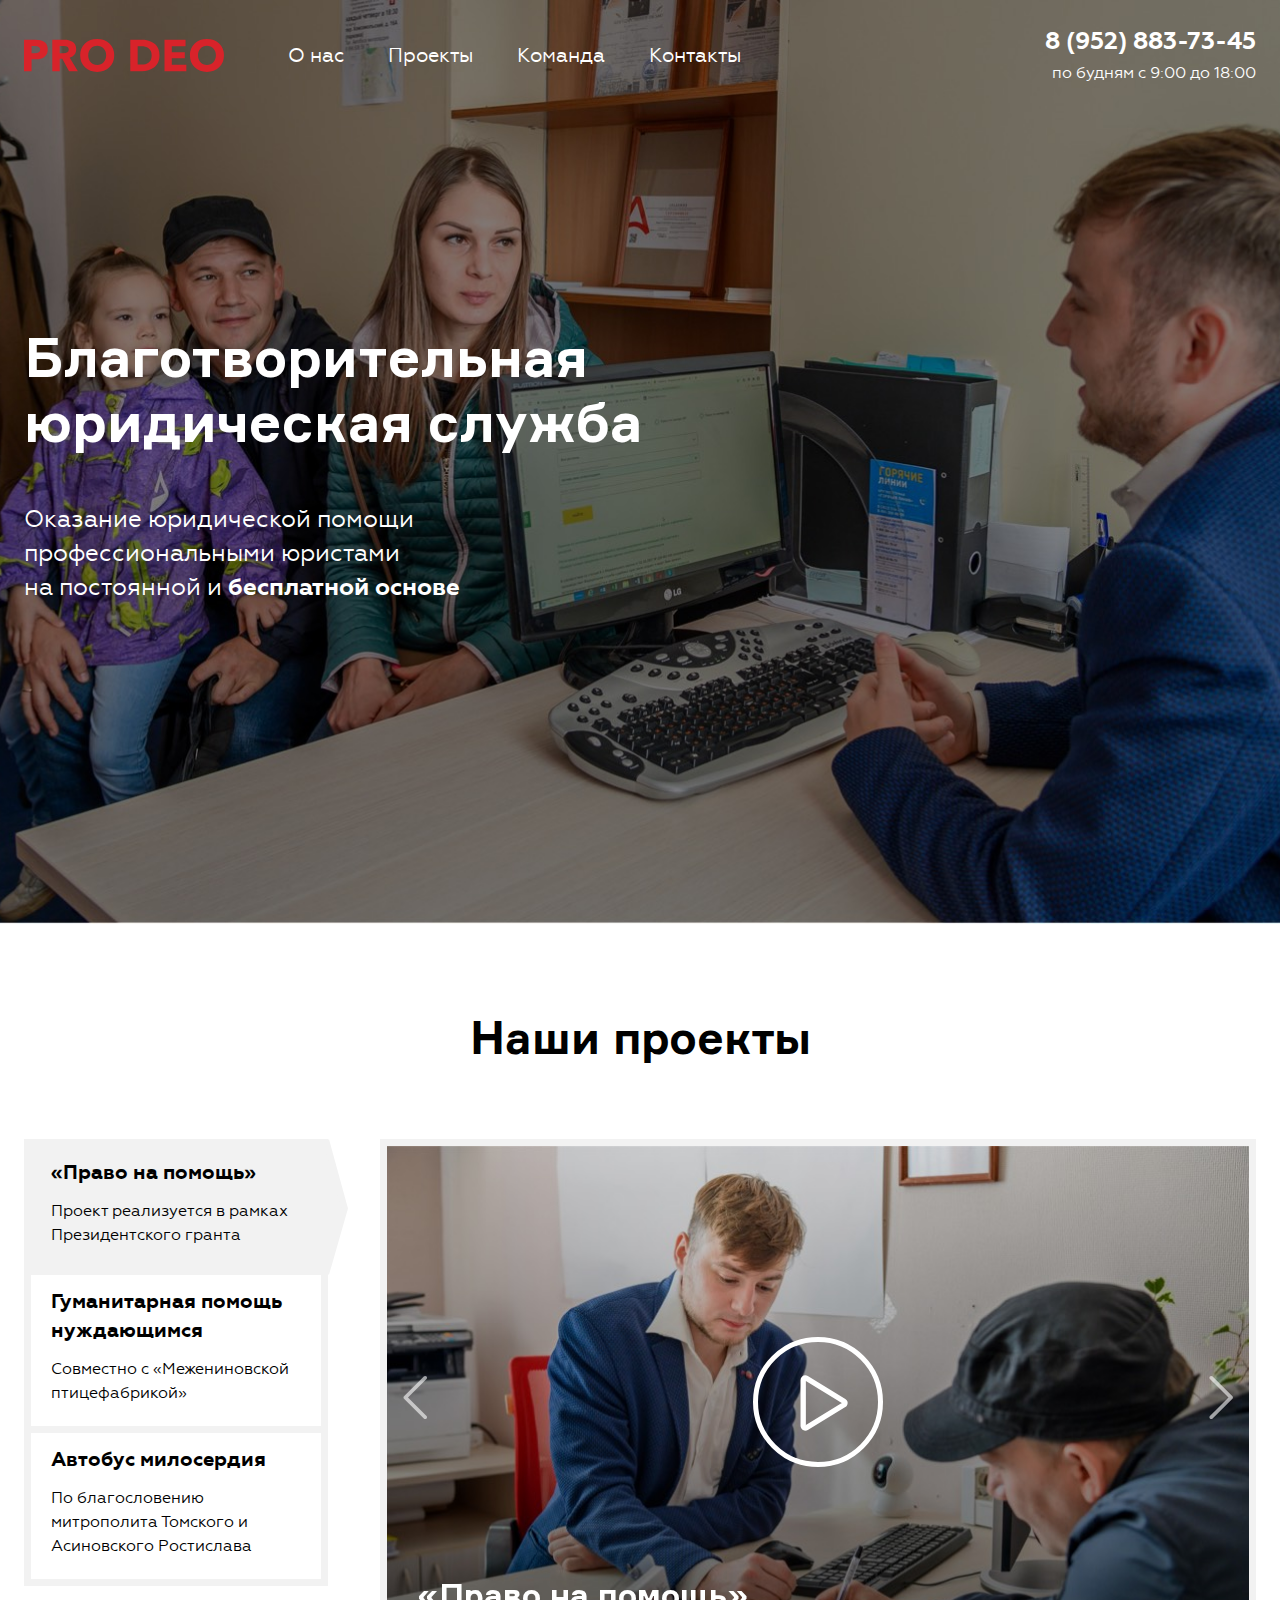
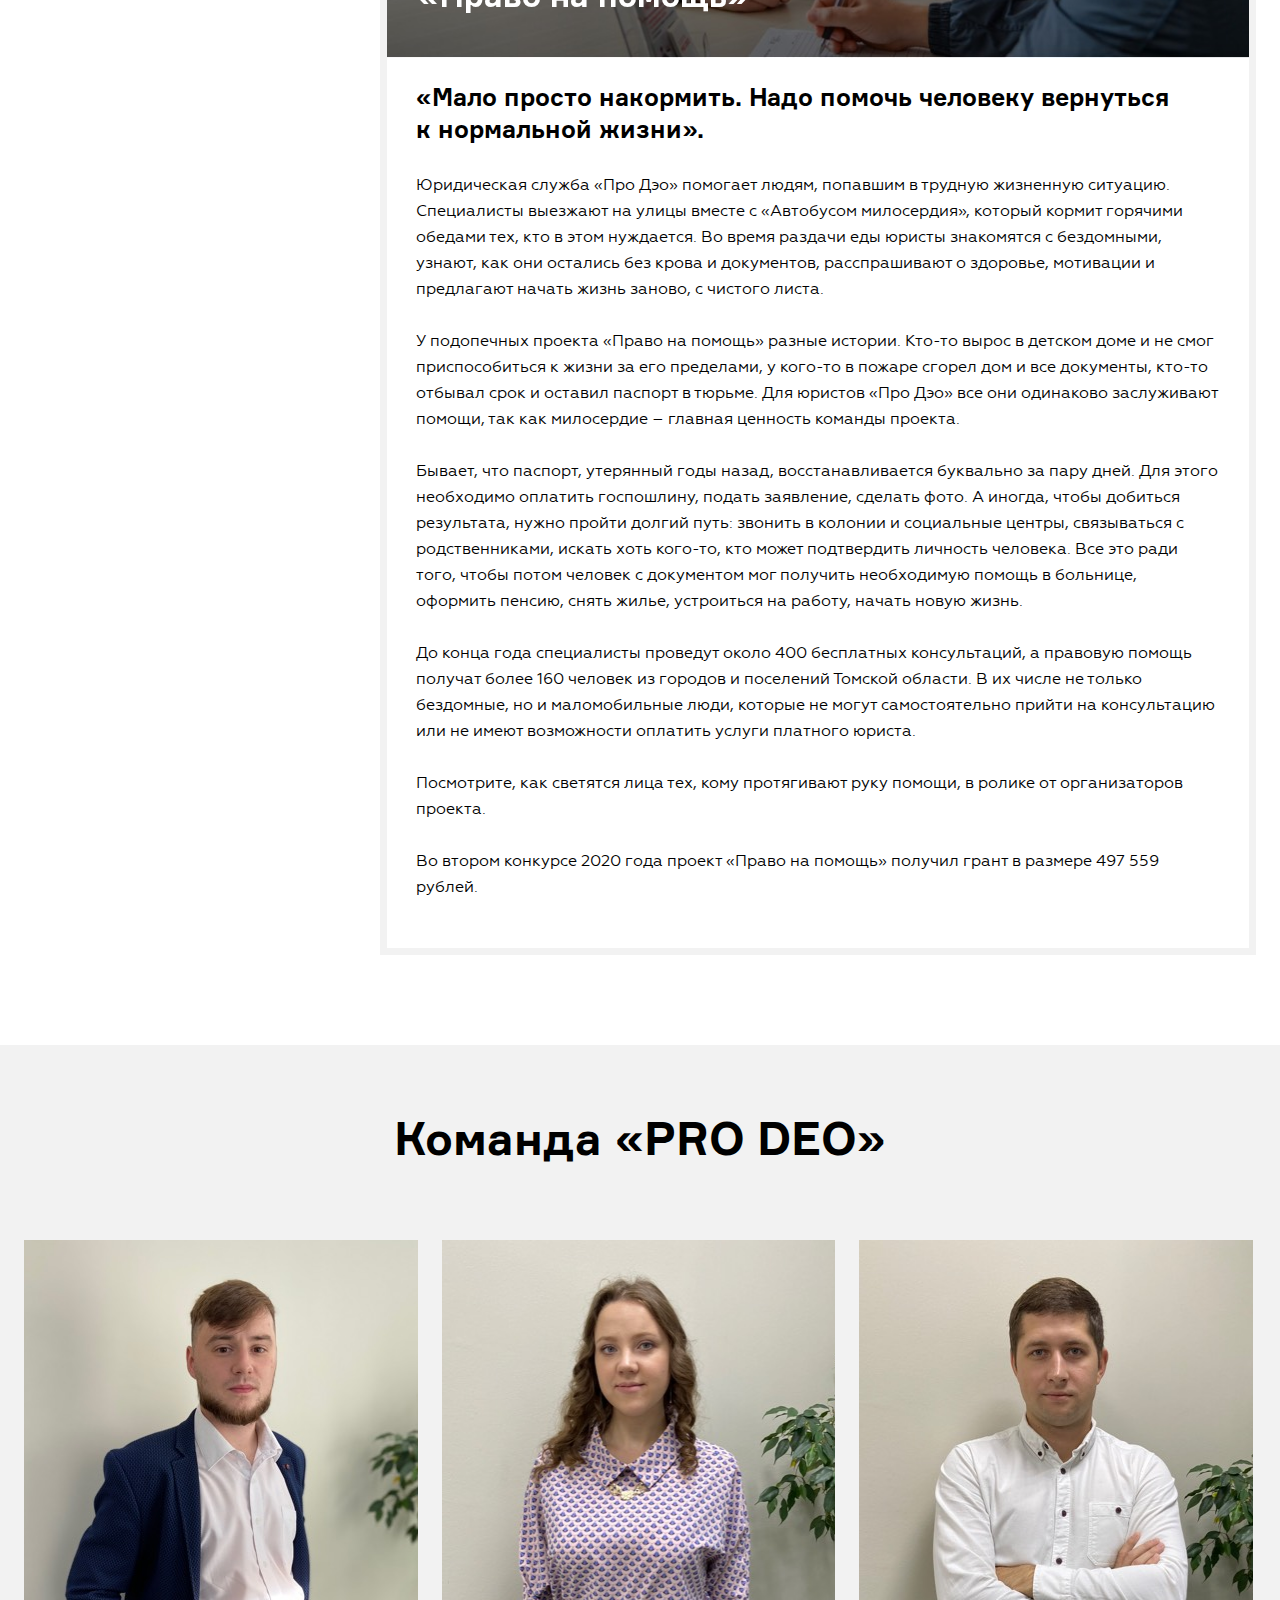
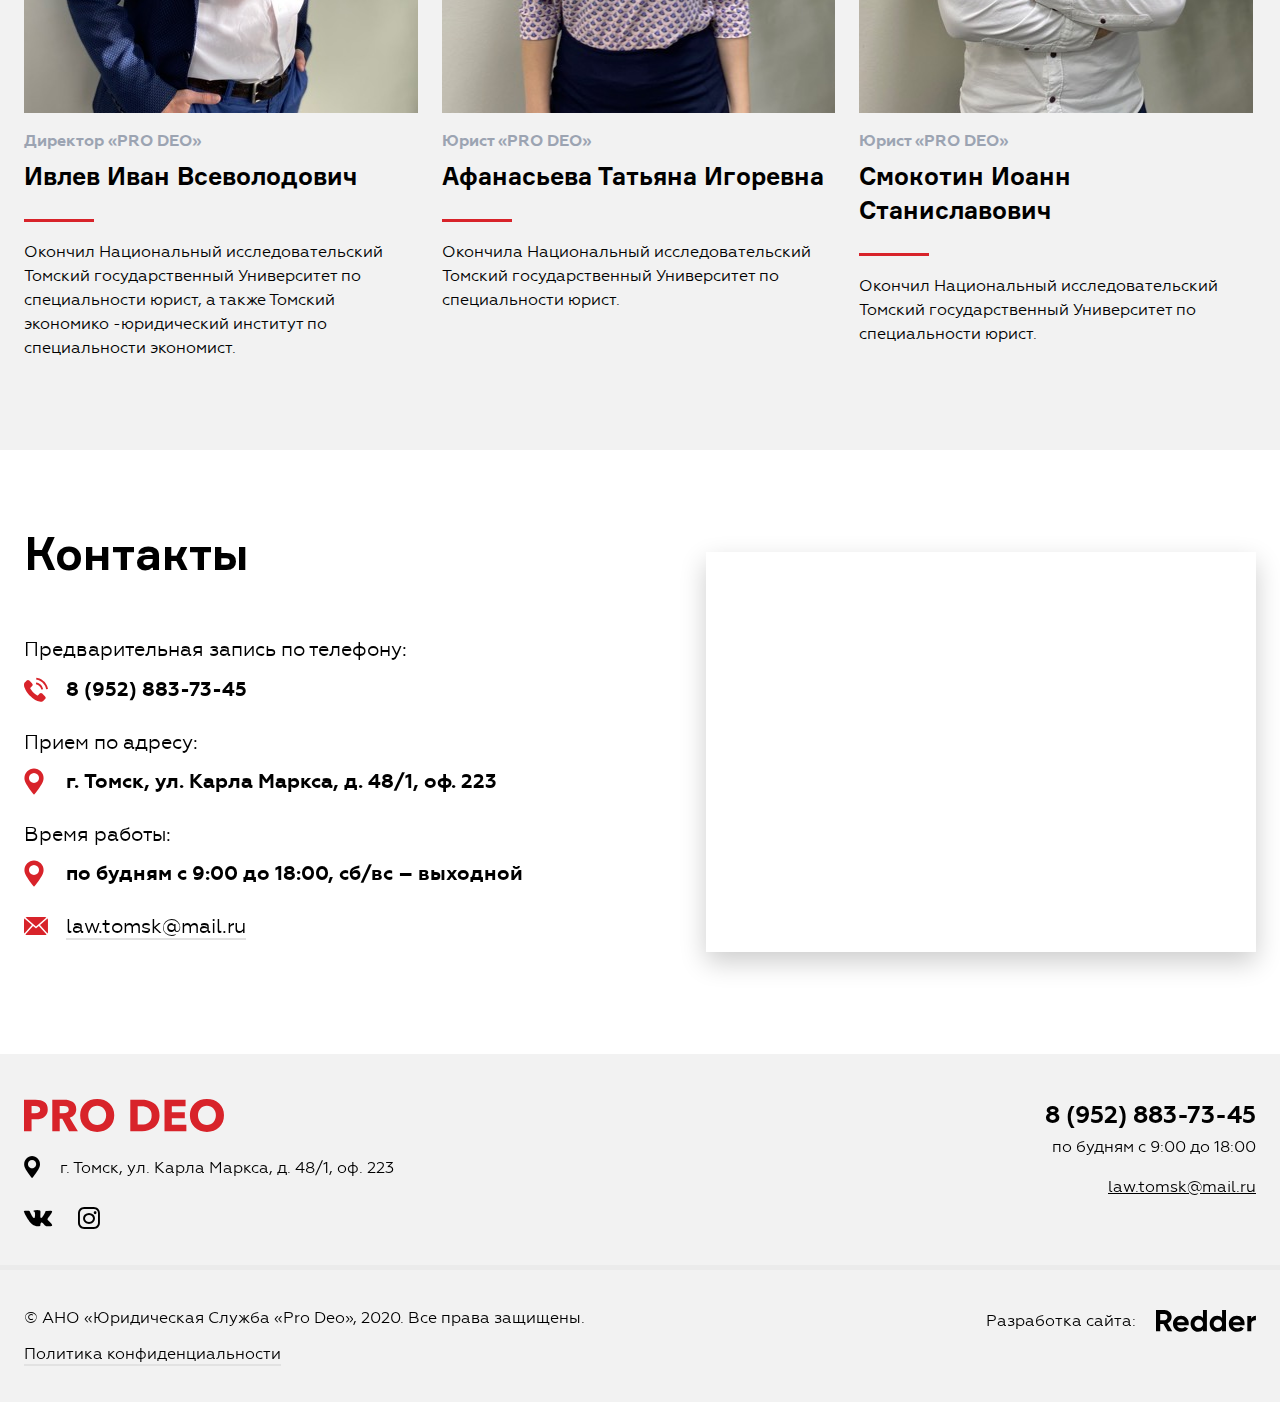
==== index.html @ c8b5291e "123" ====
<!DOCTYPE html>
<html>
<head>
	<title></title>
	<meta name="keywords" content='Благотворительная юридическая служба'>
	<meta name="description" content='Оказание юридической помощи профессиональными юристами на постоянной и бесплатной основе'>

	<meta name="viewport" content="width=device-width,minimum-scale=1,maximum-scale=1">
	<meta name="format-detection" content="telephone=no">

	<meta http-equiv="Content-Type" content="text/html; charset=utf-8">
	<link rel="stylesheet" href="css/reset.css" type="text/css">
	<link rel="stylesheet" href="css/jquery.fancybox.css" type="text/css">
	<link rel="stylesheet" href="css/KitAnimate.css" type="text/css">
	<link rel="stylesheet" href="css/slick.css" type="text/css">
	<link rel="stylesheet" href="css/layout.css" type="text/css">

	<link rel="apple-touch-icon-precomposed" sizes="57x57" href="/favicon/apple-touch-icon-57x57.png" />
	<link rel="apple-touch-icon-precomposed" sizes="114x114" href="/favicon/apple-touch-icon-114x114.png" />
	<link rel="apple-touch-icon-precomposed" sizes="72x72" href="/favicon/apple-touch-icon-72x72.png" />
	<link rel="apple-touch-icon-precomposed" sizes="144x144" href="/favicon/apple-touch-icon-144x144.png" />
	<link rel="apple-touch-icon-precomposed" sizes="60x60" href="/favicon/apple-touch-icon-60x60.png" />
	<link rel="apple-touch-icon-precomposed" sizes="120x120" href="/favicon/apple-touch-icon-120x120.png" />
	<link rel="apple-touch-icon-precomposed" sizes="76x76" href="/favicon/apple-touch-icon-76x76.png" />
	<link rel="apple-touch-icon-precomposed" sizes="152x152" href="/favicon/apple-touch-icon-152x152.png" />
	<link rel="icon" type="image/png" href="/favicon/favicon-196x196.png" sizes="196x196" />
	<link rel="icon" type="image/png" href="/favicon/favicon-32x32.png" sizes="32x32" />
	<link rel="icon" type="image/png" href="/favicon/favicon-16x16.png" sizes="16x16" />
	<link rel="icon" type="image/png" href="/favicon/favicon-128.png" sizes="128x128" />
	<meta name="application-name" content="Prodeo"/>
	<meta name="msapplication-TileColor" content="#FFFFFF" />
	<meta name="msapplication-TileImage" content="/favicon/mstile-144x144.png" />

</head>
<body>
	
	<div class="b b-header">
		<div class="b-block">
			<div class="b-header-top clearfix">
				<a href="/" class="b-logo"></a>
				<ul class="b-header-menu">
					<li><a href="#" class="b-go" data-block=".b-1">О нас</a></li>
					<li><a href="#" class="b-go" data-block=".b-2">Проекты</a></li>
					<li><a href="#" class="b-go" data-block=".b-team">Команда</a></li>
					<li><a href="#" class="b-go" data-block=".b-contacts">Контакты</a></li>
				</ul>
				<div class="b-header-right clearfix">
					<a href="tel:+79528837345" class="b-phone-link">8 (952) 883-73-45</a><br>
					<span>по будням с 9:00 до 18:00</span>
				</div>
			</div>
			<div class="b-header-content">
				<h1>Благотворительная юридическая служба</h1>
				<p>Оказание юридической помощи профессиональными юристами на постоянной и <b>бесплатной основе</b></p>
			</div>
		</div>
	</div>
	<!-- <div class="b b-1">
		<div class="b-block">
			<div class="b-1-cont b-gray">
				<h2>Информация о компании</h2>
			</div>
		</div>
	</div> -->

	<div class="b b-2">
		<div class="b-block">
			<h2>Наши проекты</h2>
			<div class="b-4-tab-container clearfix">
				<div class="b-4-left sticky">
					<a href="#tab-1" class="b-4-tab-item active">
						<h4><b>«Право на помощь»</b></h4>
						<p>Проект реализуется в рамках Президентского гранта</p>
					</a>
					<a href="#tab-2" class="b-4-tab-item">
						<h4><b>Гуманитарная помощь нуждающимся</b></h4>
						<p>Совместно с «Межениновской птицефабрикой»</p>
					</a>
					<a href="#tab-3" class="b-4-tab-item">
						<h4><b>Автобус милосердия</b></h4>
						<p>По благословению митрополита Томского и Асиновского Ростислава</p>
					</a>
				</div>
				<div class="b-4-right">
					<div class="b-4-right-item" id="tab-1">
						<div class="b-4-right-top">
							<div class="b-4-slide" style="background-image: url('i/project-1.jpg');">
								<div class="b-4-video">
									<a href="https://www.youtube.com/watch?v=Q8dlXrdQHr8" class="b-play" data-fancybox>
										<div class="video-circle">
											<div class="video-play"></div>
										</div>
									</a>
								</div>
								<h3>«Право на помощь»</h3>
							</div>
							<div class="b-4-slide" style="background-image: url('i/project-1.jpg');">
								<div class="b-4-video">
									<a href="https://www.youtube.com/watch?v=Q8dlXrdQHr8" class="b-play" data-fancybox>
										<div class="video-circle">
											<div class="video-play"></div>
										</div>
									</a>
								</div>
								<h3>«Право на помощь»</h3>
							</div>
						</div>
						<div class="b-4-right-content">
							<h3>«Мало просто накормить. Надо помочь человеку вернуться к нормальной жизни».</h3>
							<p>Юридическая служба «Про Дэо» помогает людям, попавшим в трудную жизненную ситуацию. Специалисты выезжают на улицы вместе с «Автобусом милосердия», который кормит горячими обедами тех, кто в этом нуждается. Во время раздачи еды юристы знакомятся с бездомными, узнают, как они остались без крова и документов, расспрашивают о здоровье, мотивации и предлагают начать жизнь заново, с чистого листа.<br><br>
							У подопечных проекта «Право на помощь» разные истории. Кто-то вырос в детском доме и не смог приспособиться к жизни за его пределами, у кого-то в пожаре сгорел дом и все документы, кто-то отбывал срок и оставил паспорт в тюрьме. Для юристов «Про Дэо» все они одинаково заслуживают помощи, так как милосердие – главная ценность команды проекта.<br><br>
							Бывает, что паспорт, утерянный годы назад, восстанавливается буквально за пару дней. Для этого необходимо оплатить госпошлину, подать заявление, сделать фото. А иногда, чтобы добиться результата, нужно пройти долгий путь: звонить в колонии и социальные центры, связываться с родственниками, искать хоть кого-то, кто может подтвердить личность человека. Все это ради того, чтобы потом человек с документом мог получить необходимую помощь в больнице, оформить пенсию, снять жилье, устроиться на работу, начать новую жизнь.<br><br>
							До конца года специалисты проведут около 400 бесплатных консультаций, а правовую помощь получат более 160 человек из городов и поселений Томской области. В их числе не только бездомные, но и маломобильные люди, которые не могут самостоятельно прийти на консультацию или не имеют возможности оплатить услуги платного юриста.<br><br>
							Посмотрите, как светятся лица тех, кому протягивают руку помощи, в ролике от организаторов проекта.<br><br>
							Во втором конкурсе 2020 года проект «Право на помощь» получил грант в размере 497 559 рублей.</p>
						</div>
					</div>
					<div class="b-4-right-item" style="display: none;" id="tab-2">
						<div class="b-4-right-top">
							<div class="b-4-slide" style="background-image: url('i/project-1.jpg');">
								<div class="b-4-video">
									<a href="https://www.youtube.com/watch?v=Q8dlXrdQHr8" class="b-play" data-fancybox>
										<div class="video-circle">
											<div class="video-play"></div>
										</div>
									</a>
								</div>
								<h3>Гуманитарная помощь нуждающимся</h3>
							</div>
						</div>
						<div class="b-4-right-content">
							<h3>«Мало просто накормить. Надо помочь человеку вернуться к нормальной жизни».</h3>
							<p>Юридическая служба «Про Дэо» помогает людям, попавшим в трудную жизненную ситуацию. Специалисты выезжают на улицы вместе с «Автобусом милосердия», который кормит горячими обедами тех, кто в этом нуждается. Во время раздачи еды юристы знакомятся с бездомными, узнают, как они остались без крова и документов, расспрашивают о здоровье, мотивации и предлагают начать жизнь заново, с чистого листа.<br><br>
							У подопечных проекта «Право на помощь» разные истории. Кто-то вырос в детском доме и не смог приспособиться к жизни за его пределами, у кого-то в пожаре сгорел дом и все документы, кто-то отбывал срок и оставил паспорт в тюрьме. Для юристов «Про Дэо» все они одинаково заслуживают помощи, так как милосердие – главная ценность команды проекта.<br><br>
							Бывает, что паспорт, утерянный годы назад, восстанавливается буквально за пару дней. Для этого необходимо оплатить госпошлину, подать заявление, сделать фото. А иногда, чтобы добиться результата, нужно пройти долгий путь: звонить в колонии и социальные центры, связываться с родственниками, искать хоть кого-то, кто может подтвердить личность человека. Все это ради того, чтобы потом человек с документом мог получить необходимую помощь в больнице, оформить пенсию, снять жилье, устроиться на работу, начать новую жизнь.<br><br>
							До конца года специалисты проведут около 400 бесплатных консультаций, а правовую помощь получат более 160 человек из городов и поселений Томской области. В их числе не только бездомные, но и маломобильные люди, которые не могут самостоятельно прийти на консультацию или не имеют возможности оплатить услуги платного юриста.<br><br>
							Посмотрите, как светятся лица тех, кому протягивают руку помощи, в ролике от организаторов проекта.<br><br>
							Во втором конкурсе 2020 года проект «Право на помощь» получил грант в размере 497 559 рублей.</p>
						</div>
					</div>
					<div class="b-4-right-item" style="display: none;" id="tab-3">
						<div class="b-4-right-top">
							<div class="b-4-slide" style="background-image: url('i/project-1.jpg');">
								<h3>Автобус милосердия</h3>
							</div>
							<div class="b-4-slide" style="background-image: url('i/project-1.jpg');">
								<h3>Автобус милосердия</h3>
							</div>
						</div>
						<div class="b-4-right-content">
							<h3>«Мало просто накормить. Надо помочь человеку вернуться к нормальной жизни».</h3>
							<p>Юридическая служба «Про Дэо» помогает людям, попавшим в трудную жизненную ситуацию. Специалисты выезжают на улицы вместе с «Автобусом милосердия», который кормит горячими обедами тех, кто в этом нуждается. Во время раздачи еды юристы знакомятся с бездомными, узнают, как они остались без крова и документов, расспрашивают о здоровье, мотивации и предлагают начать жизнь заново, с чистого листа.<br><br>
							У подопечных проекта «Право на помощь» разные истории. Кто-то вырос в детском доме и не смог приспособиться к жизни за его пределами, у кого-то в пожаре сгорел дом и все документы, кто-то отбывал срок и оставил паспорт в тюрьме. Для юристов «Про Дэо» все они одинаково заслуживают помощи, так как милосердие – главная ценность команды проекта.<br><br>
							Бывает, что паспорт, утерянный годы назад, восстанавливается буквально за пару дней. Для этого необходимо оплатить госпошлину, подать заявление, сделать фото. А иногда, чтобы добиться результата, нужно пройти долгий путь: звонить в колонии и социальные центры, связываться с родственниками, искать хоть кого-то, кто может подтвердить личность человека. Все это ради того, чтобы потом человек с документом мог получить необходимую помощь в больнице, оформить пенсию, снять жилье, устроиться на работу, начать новую жизнь.<br><br>
							До конца года специалисты проведут около 400 бесплатных консультаций, а правовую помощь получат более 160 человек из городов и поселений Томской области. В их числе не только бездомные, но и маломобильные люди, которые не могут самостоятельно прийти на консультацию или не имеют возможности оплатить услуги платного юриста.<br><br>
							Посмотрите, как светятся лица тех, кому протягивают руку помощи, в ролике от организаторов проекта.<br><br>
							Во втором конкурсе 2020 года проект «Право на помощь» получил грант в размере 497 559 рублей.</p>
						</div>
					</div>
				</div>
			</div>
		</div>
	</div>

	<div class="b b-team b-gray">
		<div class="b-block">
			<h2>Команда «PRO DEO»</h2>
			<div class="b-team-list">
				<div class="b-team-item">
					<div class="b-img" style="background-image: url('i/review-1.jpg');"></div>
					<div class="b-post">Директор «PRO DEO»</div>
					<h3>Ивлев Иван Всеволодович</h3>
					<div class="b-team-line"></div>
					<p>Окончил Национальный исследовательский Томский государственный Университет по специальности юрист, а также Томский экономико&nbsp;-юридический институт по специальности экономист.</p>
				</div>
				<div class="b-team-item">
					<div class="b-img" style="background-image: url('i/review-2.jpg');"></div>
					<div class="b-post">Юрист «PRO DEO»</div>
					<h3>Афанасьева Татьяна Игоревна</h3>
					<div class="b-team-line"></div>
					<p>Окончила Национальный исследовательский Томский государственный Университет по специальности юрист.</p>
				</div>
				<div class="b-team-item">
					<div class="b-img" style="background-image: url('i/review-3.jpg');"></div>
					<div class="b-post">Юрист «PRO DEO»</div>
					<h3>Смокотин Иоанн Станиславович</h3>
					<div class="b-team-line"></div>
					<p>Окончил Национальный исследовательский Томский государственный Университет по специальности юрист.</p>
				</div>
			</div>
		</div>
	</div>

	<div class="b b-contacts clearfix">
		<div class="b-block">
			<div class="b b-contacts-left">
				<h2>Контакты</h2>
				<div class="b-contacts-item">
					<p>Предварительная запись по телефону:</p>
					<a href="tel:+79528837345" class="with-icon"><span class="icon icon-phone"></span><b>8 (952) 883-73-45</b></a>
				</div>
				<div class="b-contacts-item">
					<p>Прием по адресу:</p>
					<div class="b-contacts-address with-icon"><span class="icon icon-tip"></span><b>г.&nbsp;Томск, ул.&nbsp;Карла&nbsp;Маркса, д.&nbsp;48/1, оф.&nbsp;223</b></div>
				</div>
				<div class="b-contacts-item">
					<p>Время работы:</p>
					<div class="b-contacts-address with-icon"><span class="icon icon-tip"></span><b>по будням с&nbsp;9:00&nbsp;до&nbsp;18:00, сб/вс&nbsp;–&nbsp;выходной</b></div>
				</div>
				<div class="b-contacts-item">
					<div class="b-contacts-email with-icon"><span class="icon icon-mail"></span><a href="mailto:law.tomsk@mail.ru" class="with-border">law.tomsk@mail.ru</a></div>
				</div>
			</div>
			<div class="b b-contacts-right">
				<div id="b-contacts-map"></div>
			</div>
		</div>
	</div>

	<div class="b-footer b-gray">
		<div class="b-footer-top clearfix">
			<div class="b-block">
				<div class="b-footer-top-left">
					<a href="/" class="b-logo"></a>
					<div class="b-footer-top-address"><span class="icon-tip"></span>г. Томск, ул. Карла Маркса, д. 48/1, оф. 223</div>
					<ul class="b-social">
						<li>
							<a href="https://vk.com/anoprodeo/" target="_blank" class="icon-vk">Вконтакте</a>
						</li>
						<li>
							<a href="https://www.instagram.com/ur.sluzhba.tomsk/" target="_blank" class="icon-insta">Instagram</a>
						</li>
					</ul>
				</div>
				<div class="b-footer-top-right">
					<div class="b-header-right clearfix">
						<a href="tel:+79528837345" class="b-phone-link">8 (952) 883-73-45</a><br>
						<span>по будням с 9:00 до 18:00</span>
					</div>
					<a href="mailto:law.tomsk@mail.ru" class="email">law.tomsk@mail.ru</a>
				</div>
			</div>
		</div>
		<div class="b-footer-bottom clearfix">
			<div class="b-block">
				<div class="b-footer-bottom-left">
					<div class="b-copyright">© АНО «Юридическая&nbsp;Служба «Pro&nbsp;Deo», 2020. Все&nbsp;права&nbsp;защищены.</div>
					<a href="/policy.pdf" class="with-border">Политика конфиденциальности</a>
				</div>
				<div class="b-redder">
					<span>Разработка сайта:</span>
					<a href="//redder.pro/" class="b-redder-logo" target="_blank"></a>
				</div>
			</div>
		</div>
		</div>
	</div>
	
	<div style="display:none;">
		<a href="#b-popup-error" class="b-error-link fancy" style="display:none;"></a>
		<div class="b-popup" id="b-popup-1">
			<h3>Оставьте заявку</h3>
			<h4>и наши специалисты<br>свяжутся с Вами в ближайшее время</h4>
			<form action="kitsend.php" data-goal="CALLBACK" method="POST" id="b-form-1">
				<div class="b-popup-form">
					<label for="name">Введите Ваше имя</label>
					<input type="text" id="name" name="name" required/>
					<label for="tel">Введите Ваш номер телефона</label>
					<input type="text" id="tel" name="phone" required/>
					<label for="tel">Введите Ваш E-mail</label>
					<input type="text" id="tel" name="email" required/>
					<input type="hidden" name="subject" value="Заказ"/>
					<input type="submit" style="display:none;">
					<a href="#" class="b-btn b-blue-btn ajax">Заказать</a>
					<a href="#b-popup-success" class="b-thanks-link fancy" style="display:none;"></a>
				</div>
			</form>
		</div>
		<div class="b-thanks b-popup" id="b-popup-success">
			<h3>Спасибо!</h3>
			<h4>Ваша заявка успешно отправлена.<br/>Наш менеджер свяжется с Вами в течение часа.</h4>
			<input type="submit" class="b-orange-butt" onclick="$.fancybox.close(); return false;" value="Закрыть">
		</div>
		<div class="b-thanks b-popup" id="b-popup-error">
			<h3>Ошибка отправки!</h3>
			<h4>Приносим свои извинения. Пожалуйста, попробуйте отправить Вашу заявку позже.</h4>
			<input type="submit" class="b-orange-butt" onclick="$.fancybox.close(); return false;" value="Закрыть">
		</div>
	</div>
	<script type="text/javascript" src="js/jquery-3.2.1.min.js"></script>
	<script type="text/javascript" src="js/jquery.fancybox.min.js"></script>
	<script type="text/javascript" src="https://api-maps.yandex.ru/2.1/?apikey=dcf82496-06b7-476e-b6f8-0078e5d46b67&amp;load=package.standard&amp;lang=ru-RU&amp;onload=yandexMapInit"></script>
	<script type="text/javascript" src="js/jquery.touch.min.js"></script>
	<script type="text/javascript" src="js/jquery.maskedinput.min.js"></script>
	<script type="text/javascript" src="js/jquery.validate.min.js"></script>
	<script type="text/javascript" src="js/KitAnimate.js"></script>
	<script type="text/javascript" src="js/mask.js"></script>
	<script type="text/javascript" src="js/slick.min.js"></script>
	<script type="text/javascript" src="js/stickyfill.js"></script>
	<script type="text/javascript" src="js/KitSend.js"></script>
	<script type="text/javascript" src="js/main.js"></script>
</body>
</html>
---- css/KitAnimate.css ----
.fadeRight,
.fadeLeft,
.fadeIn,
.fadeDown{
	-webkit-transition: transform 800ms cubic-bezier(.17,.67,.43,1), opacity 800ms cubic-bezier(.17,.67,.43,1);
	   -moz-transition: transform 800ms cubic-bezier(.17,.67,.43,1), opacity 800ms cubic-bezier(.17,.67,.43,1);
	    -ms-transition: transform 800ms cubic-bezier(.17,.67,.43,1), opacity 800ms cubic-bezier(.17,.67,.43,1);
	   	 -o-transition: transform 800ms cubic-bezier(.17,.67,.43,1), opacity 800ms cubic-bezier(.17,.67,.43,1);
			transition: transform 800ms cubic-bezier(.17,.67,.43,1), opacity 800ms cubic-bezier(.17,.67,.43,1);
}
.duration300{
	-webkit-transition-duration: 300ms;
	   -moz-transition-duration: 300ms;
	    -ms-transition-duration: 300ms;
	   	 -o-transition-duration: 300ms;
			transition-duration: 300ms;
}
.duration500{
	-webkit-transition-duration: 500ms;
	   -moz-transition-duration: 500ms;
	    -ms-transition-duration: 500ms;
	   	 -o-transition-duration: 500ms;
			transition-duration: 500ms;
}
.duration800{
	-webkit-transition-duration: 500ms;
	   -moz-transition-duration: 500ms;
	    -ms-transition-duration: 500ms;
	   	 -o-transition-duration: 500ms;
			transition-duration: 500ms;
}
.delay100,
.slider-anim.show.delay100{
	-webkit-transition-delay: 100ms;
	   -moz-transition-delay: 100ms;
	    -ms-transition-delay: 100ms;
	   	 -o-transition-delay: 100ms;
			transition-delay: 100ms;
}
.delay200,
.slider-anim.show.delay200{
	-webkit-transition-delay: 200ms;
	   -moz-transition-delay: 200ms;
	    -ms-transition-delay: 200ms;
	   	 -o-transition-delay: 200ms;
			transition-delay: 200ms;
}
.delay300,
.slider-anim.show.delay300{
	-webkit-transition-delay: 300ms;
	   -moz-transition-delay: 300ms;
	    -ms-transition-delay: 300ms;
	   	 -o-transition-delay: 300ms;
			transition-delay: 300ms;
}
.delay400,
.slider-anim.show.delay400{
	-webkit-transition-delay: 400ms;
	   -moz-transition-delay: 400ms;
	    -ms-transition-delay: 400ms;
	   	 -o-transition-delay: 400ms;
			transition-delay: 400ms;
}
.delay500,
.slider-anim.show.delay500{
	-webkit-transition-delay: 500ms;
	   -moz-transition-delay: 500ms;
	    -ms-transition-delay: 500ms;
	   	 -o-transition-delay: 500ms;
			transition-delay: 500ms;
}
.delay600,
.slider-anim.show.delay600{
	-webkit-transition-delay: 600ms;
	   -moz-transition-delay: 600ms;
	    -ms-transition-delay: 600ms;
	   	 -o-transition-delay: 600ms;
			transition-delay: 600ms;
}
.delay700,
.slider-anim.show.delay700{
	-webkit-transition-delay: 700ms;
	   -moz-transition-delay: 700ms;
	    -ms-transition-delay: 700ms;
	   	 -o-transition-delay: 700ms;
			transition-delay: 700ms;
}
.delay800,
.slider-anim.show.delay800{
	-webkit-transition-delay: 800ms;
	   -moz-transition-delay: 800ms;
	    -ms-transition-delay: 800ms;
	   	 -o-transition-delay: 800ms;
			transition-delay: 800ms;
}
.delay900,
.slider-anim.show.delay900{
	-webkit-transition-delay: 900ms;
	   -moz-transition-delay: 900ms;
	    -ms-transition-delay: 900ms;
	   	 -o-transition-delay: 900ms;
			transition-delay: 900ms;
}
.delay1000,
.slider-anim.show.delay1000{
	-webkit-transition-delay: 1000ms;
	   -moz-transition-delay: 1000ms;
	    -ms-transition-delay: 1000ms;
	   	 -o-transition-delay: 1000ms;
			transition-delay: 1000ms;
}
.fadeRight{
	-webkit-transform: translateX(100px);
	   -moz-transform: translateX(100px);
    	-ms-transform: translateX(100px);
    	 -o-transform: translateX(100px); 
    		transform: translateX(100px);
   	opacity: 0;
}
	.fadeRight.show{
		-webkit-transform: translateX(0px);
		   -moz-transform: translateX(0px);
	    	-ms-transform: translateX(0px);
	    	 -o-transform: translateX(0px); 
	    		transform: translateX(0px);
	    opacity: 1;
	}
.fadeLeft{
	-webkit-transform: translateX(-100px);
	   -moz-transform: translateX(-100px);
    	-ms-transform: translateX(-100px);
    	 -o-transform: translateX(-100px); 
    		transform: translateX(-100px);
   	opacity: 0;
}
	.fadeLeft.show{
		-webkit-transform: translateX(0px);
		   -moz-transform: translateX(0px);
	    	-ms-transform: translateX(0px);
	    	 -o-transform: translateX(0px); 
	    		transform: translateX(0px);
	    opacity: 1;
	}
.fadeDown{
	-webkit-transform: translateY(10px);
	   -moz-transform: translateY(10px);
    	-ms-transform: translateY(10px);
    	 -o-transform: translateY(10px); 
    		transform: translateY(10px);
   	opacity: 0;
}
	.fadeDown.show{
		-webkit-transform: translateY(0px);
		   -moz-transform: translateY(0px);
	    	-ms-transform: translateY(0px);
	    	 -o-transform: translateY(0px); 
	    		transform: translateY(0px);
	    opacity: 1;
	}	
.fadeIn{
   	opacity: 0;
}
	.fadeIn.show{
	    opacity: 1;
	}
.scale{
	-webkit-transition: all 1800ms cubic-bezier(.17,.67,.43,1);
	   -moz-transition: all 1800ms cubic-bezier(.17,.67,.43,1);
	    -ms-transition: all 1800ms cubic-bezier(.17,.67,.43,1);
	   	 -o-transition: all 1800ms cubic-bezier(.17,.67,.43,1);
			transition: all 1800ms cubic-bezier(.17,.67,.43,1);
	-webkit-transform: scale(0);
	   -moz-transform: scale(0);
    	-ms-transform: scale(0);
    	 -o-transform: scale(0); 
    		transform: scale(0);
    opacity: 0;
}
	.scale.show{
		-webkit-transform: scale(1);
		   -moz-transform: scale(1);
	    	-ms-transform: scale(1);
	    	 -o-transform: scale(1); 
	    		transform: scale(1);
	    opacity: 1;
	}
---- css/layout.css ----
@charset "utf-8";

@font-face {
    font-family: 'Geometria-Bold';
    src: url('../fonts/Geometria-Bold.eot');
    src: url('../fonts/Geometria-Bold.eot?#iefix') format('embedded-opentype'),
         url('../fonts/Geometria-Bold.woff2') format('woff2'),
         url('../fonts/Geometria-Bold.woff') format('woff'),
         url('../fonts/Geometria-Bold.ttf') format('truetype'),
         url('../fonts/Geometria-Bold.svg#Geometria-Bold') format('svg');
    font-weight: normal;
    font-style: normal;
    font-display: swap;
}

@font-face {
    font-family: 'Geometria-Medium';
    src: url('../fonts/Geometria-Medium.eot');
    src: url('../fonts/Geometria-Medium.eot?#iefix') format('embedded-opentype'),
         url('../fonts/Geometria-Medium.woff2') format('woff2'),
         url('../fonts/Geometria-Medium.woff') format('woff'),
         url('../fonts/Geometria-Medium.ttf') format('truetype'),
         url('../fonts/Geometria-Medium.svg#Geometria-Medium') format('svg');
    font-weight: normal;
    font-style: normal;
    font-display: swap;
}

@font-face {
    font-family: 'Geometria-Regular';
    src: url('../fonts/Geometria-Regular.eot');
    src: url('../fonts/Geometria-Regular.eot?#iefix') format('embedded-opentype'),
         url('../fonts/Geometria-Regular.woff2') format('woff2'),
         url('../fonts/Geometria-Regular.woff') format('woff'),
         url('../fonts/Geometria-Regular.ttf') format('truetype'),
         url('../fonts/Geometria-Regular.svg#Geometria-Regular') format('svg');
    font-weight: normal;
    font-style: normal;
    font-display: swap;
}

@font-face {
    font-family: 'Formular-Bold';
    src: url('../fonts/Formular-Bold.eot');
    src: url('../fonts/Formular-Bold.eot?#iefix') format('embedded-opentype'),
        url('../fonts/Formular-Bold.woff2') format('woff2'),
        url('../fonts/Formular-Bold.woff') format('woff'),
        url('../fonts/Formular-Bold.ttf') format('truetype'),
        url('../fonts/Formular-Bold.svg#Formular-Bold') format('svg');
    font-weight: bold;
    font-style: normal;
}

@font-face {
    font-family: 'Formular-Medium';
    src: url('../fonts/Formular-Medium.eot');
    src: url('../fonts/Formular-Medium.eot?#iefix') format('embedded-opentype'),
        url('../fonts/Formular-Medium.woff2') format('woff2'),
        url('../fonts/Formular-Medium.woff') format('woff'),
        url('../fonts/Formular-Medium.ttf') format('truetype'),
        url('../fonts/Formular-Medium.svg#Formular-Medium') format('svg');
    font-weight: 500;
    font-style: normal;
}

@font-face {
    font-family: 'Formular-Regular';
    src: url('../fonts/Formular-Regular.eot');
    src: url('../fonts/Formular-Regular.eot?#iefix') format('embedded-opentype'),
        url('../fonts/Formular-Regular.woff2') format('woff2'),
        url('../fonts/Formular-Regular.woff') format('woff'),
        url('../fonts/Formular-Regular.ttf') format('truetype'),
        url('../fonts/Formular-Regular.svg#Formular-Regular') format('svg');
    font-weight: normal;
    font-style: normal;
}

@font-face {
  font-family: 'icomoon';
  src:  url('../fonts/icomoon.eot?l30eqh');
  src:  url('../fonts/icomoon.eot?l30eqh#iefix') format('embedded-opentype'),
    url('../fonts/icomoon.ttf?l30eqh') format('truetype'),
    url('../fonts/icomoon.woff?l30eqh') format('woff'),
    url('../fonts/icomoon.svg?l30eqh#icomoon') format('svg');
  font-weight: normal;
  font-style: normal;
  font-display: block;
}


html,
body {
	position: relative;
}
body {
	min-width: 1200px;
	font-family: 'Geometria-Regular';
	font-size: 16px;
	line-height: 24px;
	overflow-x: hidden;
	-webkit-text-size-adjust: none;
	color: #000;
}
a{
	text-decoration: none;
	color: #000;
}
label.error{
	display: none !important;
}
input.error,textarea.error{
	border: 1px solid #F00 !important;
	box-shadow: 0 0px 0px 1px #F00;
}
.fancybox-inner{
	overflow: visible !important;
}
.bold, b{
	font-family: 'Geometria-Bold';
}
.underline{
	text-decoration: underline;
}
.white{
	color: #FFF;
}
.b{
	position: relative;
}
.b-block{
	position: relative;
	width: 1278px;
	margin: 0px auto;
}

input::-webkit-input-placeholder {
	color: #777;
}
input:-moz-placeholder {
	color: #777;
}
[class^="icon-"]:before, 
[class*=" icon-"]:before  {
	font-family: 'icomoon' !important;
	speak: none;
	font-style: normal;
	font-weight: normal;
	font-variant: normal;
	text-transform: none;
	line-height: 1;

	-webkit-font-smoothing: antialiased;
	-moz-osx-font-smoothing: grayscale;
}
.b-btn{

}

h2{
	font-size: 45px;
	line-height: 55px;
	font-family: 'Formular-Bold';
	text-align: center;
	margin-bottom: 70px;
}
h3{
	font-family: 'Formular-Bold';
}

.b-gray{
	background-color: #F2F2F2;
}

[class^="icon-"], [class*=" icon-"] {
  /* use !important to prevent issues with browser extensions that change fonts */
  font-family: 'icomoon' !important;
  speak: never;
  font-style: normal;
  font-weight: normal;
  font-variant: normal;
  text-transform: none;
  line-height: 1;

  /* Better Font Rendering =========== */
  -webkit-font-smoothing: antialiased;
  -moz-osx-font-smoothing: grayscale;
}

.icon-arrow-left:before {
  content: "\e900";
  color: #fff;
}
.icon-arrow-right:before {
  content: "\e901";
  color: #fff;
}
.icon-insta:before {
  content: "\e902";
  font-size: 22px;
}
.icon-tip:before {
  content: "\e903";
  color: #d8232a;
  font-size: 26px;
}
.icon-vk:before {
  content: "\e904";
  font-size: 17px;
}
.icon-mail:before {
  content: "\e905";
  color: #D8232A;
  font-size: 18px;
}
.icon-phone:before {
  content: "\e906";
  color: #D8232A;
  font-size: 24px;
}

.with-border{
	border-bottom: 2px solid #E2E2E2;
}
.with-border:hover{
	border-bottom: 2px solid transparent;
}

/* ===== */

.b-header{
	background-position: 50% 50%;
    background-image: url(../i/header-back.jpg);
    background-repeat: no-repeat;
    background-size: cover;
}
	.b-header-top{
		padding-top: 25px;
		margin-bottom: 244px;
	}
		.b-logo {
		    width: 200px;
		    height: 33px;
		    display: inline-block;
		    vertical-align: middle;
		    background-image: url(../i/logo.svg);
		    background-size: contain;
		    background-position: center;
		    background-repeat: no-repeat;
		    margin-top: 14px;
		    margin-right: 114px;
		}
		.b-header-menu{
			margin-top: 18px;
			display: inline-block;
			vertical-align: top;
			color: #FFF;
		}
			.b-header-menu li{
				position: relative;
				display: inline-block;
				margin-right: 94px;
			}
			.b-header-menu li:last-child{
				margin-right: 0;
			}
				.b-header-menu li a{
					display: inline-block;
				    color: #FFF;
				    font-size: 20px;
				    line-height: 24px;
				}
				@media screen and (min-width: 768px){
					.b-header-menu > li > a:after{
						content: "";
						display: block;
						width: 100%;
						border-bottom: 1px solid #FFF;
						opacity: 0;
						visibility: hidden;
						-webkit-transform: translateY(8px);
						   -moz-transform: translateY(8px);
						    -ms-transform: translateY(8px);
						   	 -o-transform: translateY(8px);
								transform: translateY(8px);
						-webkit-transition: opacity 150ms ease-out, visibility 150ms ease-out, transform 150ms ease-out;
					       -moz-transition: opacity 150ms ease-out, visibility 150ms ease-out, transform 150ms ease-out;
					        -ms-transition: opacity 150ms ease-out, visibility 150ms ease-out, transform 150ms ease-out;
					       	 -o-transition: opacity 150ms ease-out, visibility 150ms ease-out, transform 150ms ease-out;
					    		transition: opacity 150ms ease-out, visibility 150ms ease-out, transform 150ms ease-out;
					}
					.b-header-menu > li > a:hover:after{
						opacity: 1;
						visibility: visible;
					    -webkit-transform: translateY(0);
						   -moz-transform: translateY(0);
						    -ms-transform: translateY(0);
						   	 -o-transform: translateY(0);
								transform: translateY(0);
					}
				}
		.b-header-right{
			float: right;
			text-align: right;
		}
			.b-header-right .b-phone-link{
				display: inline-block;
				color: #FFF;
				font-size: 24px;
				line-height: 32px;
				margin-bottom: 4px;
				font-family: 'Geometria-Bold';
			}
			.b-header-right span{
				color: #FFF;
			}
	.b-header-content{
		color: #FFF;
		padding-bottom: 320px;
	}
		.b-header-content h1{
			font-size: 55px;
			line-height: 65px;
			font-family: 'Formular-Bold';
			margin-bottom: 43px;
			max-width: 628px;
		}
		.b-header-content p{
			font-size: 24px;
			line-height: 34px;
			max-width: 500px;
		}

.b-1{
	margin-top: 88px;
}
	.b-1-cont{
		text-align: center;
	}
		.b-1-cont h2{
			padding: 308px 0 353px;
			margin-bottom: 0;
		}

.b-2{
	padding-top: 90px;
	margin-bottom: 90px;
}
	.b-2 h2{

	}
	.b-4-tab-container{

	}
		.b-4-left{
			width: 325px;
			display: inline-block;
			vertical-align: top;
			float: left;
		}
		.sticky{
			position: -webkit-sticky;
			position: sticky;
			top: 32px;
		}
			.b-4-tab-item{
				padding: 12px 20px 21px;
				border: 7px solid #F2F2F2;
				background-color: #fff;
				display: block;
				width: calc(100% - 21px);
				position: relative;
				margin-top: -7px;
			}
			.b-4-tab-item:not(.active):hover{
				background-color: #F2F2F2;
			}
			.b-4-tab-item.active{
				background-color: #F2F2F2; 
				border-right: 0;
			}
			.b-4-tab-item:first-child{
				margin-top: 0;
			}
			.b-4-tab-item.active:after{
				content: '';
				position: absolute;
				right: -24px;
				top: 50%;
				-webkit-transform: translateY(-50%);
				-ms-transform: translateY(-50%);
				-o-transform: translateY(-50%);
				transform: translateY(-50%);
				height: calc(100% + 14px);
				width: 32px;
				background-image: url('../i/triangle.svg');
				background-repeat: no-repeat;
				background-position: center;
				background-size: contain;
			}
				.b-4-tab-item h4{
					font-size: 20px;
					line-height: 28px;
					margin-bottom: 12px;
				}
				.b-4-tab-item p{

				}
					.b-4-tab-item span{
						display: inline-block;
					}
		.b-4-right{
			width: calc(100% - 356px);
			margin-left: 27px;
			display: inline-block;
			vertical-align: top;
			float: right;
		}
			.b-4-right-item{
				background-color: #fff;
				padding-bottom: 23px;
				border: 7px solid #F2F2F2;
			}
			
				.b-4-right-img{
					height: 474px;
					width: 100%;
					display: block;
					position: relative;
					background-size: cover;
					background-repeat: no-repeat;
					background-position: center;
				}
					.b-4-img-description{
						position: absolute;
						width: calc(100% - 86px);
						left: 43px;
						bottom: 32px;
						color: #fff;
						font-size: 32px;
						line-height: 40px;
						font-family: 'Geometria-Bold';
					}
					.b-4-img-description-mobile{
						display: none;
					}
				.b-4-right-text{
					width: calc(100% - 104px);
					margin: 92px auto 70px auto;
					font-size: 20px;
					line-height: 30px;
					position: relative;
				}
				.b-4-right-text:before,
				.b-4-right-text:after{
					content: '';
					display: block;
					position: absolute;
					width: 30px;
					height: 28px;
					background-size: contain;
					background-repeat: no-repeat;
					background-position: center;
				}
				.b-4-right-text:before{
					background-image: url('../i/left-quote.svg');
					left: -32px;
					top: -39px;
				}
				.b-4-right-text:after{
					background-image: url('../i/right-quote.svg');
					right: -32px;
					bottom: -39px;
				}
				.b-4-right-bottom{
					width: calc(100% - 104px);
					margin: 0 auto;
					display: flex;
					flex-wrap: wrap;
					justify-content: space-between;
					align-items: center;
				}
					.b-4-right-bottom-item{
						width: 100%;
						/*max-width: 49%;*/
					}
						.b-4-right-name{
							font-size: 20px;
							line-height: 32px;
							font-family: 'Geometria-Bold';
						}
						.b-4-right-position{
							font-size: 18px;
							line-height: 26px;
							opacity: 0.5;
						}
						.b-4-right-signature{
							width: 158px;
							max-width: calc(100%/2 - 25px);
							height: 108px;
							margin-right: 45px;
							display: inline-block;
							vertical-align: middle;
							background-size: contain;
							background-repeat: no-repeat;
							background-position: center;
							display: none;
						}
						.b-4-right-press{
							width: 150px;
							max-width: calc(100%/2 - 25px);
							height: 150px;
							display: inline-block;
							vertical-align: middle;
							background-size: contain;
							background-repeat: no-repeat;
							background-position: center;
							display: none;
						}
			.b-4-right-top{
				height: 512px;
			    width: 100%;
			    display: block;
			    position: relative;
			    background-size: cover;
			    background-repeat: no-repeat;
			    background-position: center;
			}
				.b-4-right-content{
					padding: 25px 29px;
				}
					.b-4-slide{
						position: relative;
						width: 100%;
						height: 100%;
						background-size: cover;
					    background-repeat: no-repeat;
					    background-position: center;
					}
						.b-play{
							display: block;
							border-radius: 100%;
							position: absolute;
							top: calc(50% - 65px);
						    left: calc(50% - 65px);
						    width: 130px;
						    height: 130px;
							cursor: pointer;
							-webkit-transition: background-color 100ms ease-out;
							-moz-transition: background-color 100ms ease-out;
							-ms-transition: background-color 100ms ease-out;
							-o-transition: background-color 100ms ease-out;
							transition: background-color 100ms ease-out;
						}
						.b-play:hover{
							background-color: rgba(255,255,255,0.2);
						}
							.video-circle{
								margin: 0 auto;
								width: 100%;
								height: 100%;
								padding: 5px;
								border-radius: 50%;
								border: 5px solid #FFF;
								-webkit-transition: -webkit-transform 100ms ease-out;
								-moz-transition: transform 100ms ease-out;
								-ms-transition: -ms-transform 100ms ease-out;
								-o-transition: -o-transform 100ms ease-out;
								transition: transform 100ms ease-out;
							}
							.video-play{
								display: block;
							    width: 56px;
							    height: 56px;
							    background-position: 50% 50%;
							    background-repeat: no-repeat;
							    background-image: url(../i/play-triangle.svg);
							    background-size: contain;
							    margin: 28px 0 0 33px;
							}
						.b-4-slide h3{
							position: absolute;
							width: calc(100% - 40px);
							left: 30px;
							bottom: 40px;
							font-size: 32px;
							line-height: 40px;
							color: #FFF;
						}
					.b-4-right-content h3{
						font-size: 24px;
						line-height: 32px;
						margin-bottom: 25px;
					}
					.b-4-right-content p{
						line-height: 26px;
					}

.b-team{
	padding: 70px 0 90px;
}
	.b-team-list{

	}
		.b-team-item{
			display: inline-block;
			vertical-align: top;
			width: calc(100%/3 - 17px);
			margin-right: 20px;
		}
		.b-team-item:last-child{
			margin-right: 0;
		}
			.b-team-item .b-img{
				width: 100%;
				height: 473px;
				background-size: cover;
			    background-repeat: no-repeat;
			    background-position: center;
				margin-bottom: 16px;
			}
			.b-team-item .b-post{
				font-family: 'Geometria-Bold';
				color: #9CA4B2;
				margin-bottom: 8px;
			}
			.b-team-item h3{
				font-size: 24px;
    			line-height: 34px;
				margin-bottom: 24px;
			}
			.b-team-line{
				width: 70px;
				height: 3px;
				background-color: #D8232A;
				margin-bottom: 18px;
			}
			.b-team-item p{

			}

.b-contacts{
	padding-top: 80px;
	margin-bottom: 90px;
}
	.b-contacts-left{
		width: 587px;
		float: left;
	}
		.b-contacts-left h2{
			text-align: left;
			margin-bottom: 50px;
		}
		.b-contacts-item{
			margin-bottom: 24px;
		}
			.b-contacts-left p{
				font-size: 24px;
				line-height: 34px;
				margin-bottom: 12px;
			}
			.b-contacts-left .with-icon{
				position: relative;
				padding-left: 42px;
			}
				.b-contacts-left .icon{
					position: absolute;
					top: 3px;
					left: 0;
				}
			.b-contacts-left b,
			.b-contacts-left a{
				font-size: 24px;
				line-height: 34px;
			}
			.b-contacts-email .icon{
				top: 8px;
			}
	.b-contacts-right{
		width: calc(100% - 648px);
		float: right;
	}
		#b-contacts-map{
			width: 100%;
			height: 448px;
			box-shadow: 0px 10px 25px rgba(0, 0, 0, 0.2);
			margin-top: 22px;
		}

.b-footer{

}
	.b-footer-top{
		padding: 45px 0 30px;
		border-bottom: 5px solid #EBEBEB;
	}
		.b-footer-top-left{
			float: left;
		}
			.b-footer-top-left .b-logo{
				margin-top: 0;
				margin-bottom: 24px;
			}
			.b-footer-top-address{
				position: relative;
				margin-bottom: 26px;
				padding-left: 36px;
			}
				.b-footer-top-address .icon-tip{
					position: absolute;
					top: 0;
					left: 0;
				}
				.b-footer-top-address .icon-tip:before{
					color: #000;
					font-size: 22px;
					margin-right: 10px;
				}
			.b-social li{
                width: 30px;
                display: inline-block;
                vertical-align: middle;
                margin-right: 20px;
            }
            .b-social li:last-child{
                margin-right: 0;
            }
                .b-social a{
                    font-size: 0 !important;
                    width: 100%;
                    display: inline-block;
                    text-decoration: none !important;
                }
                .b-social a:before{
                    -webkit-transition: color 100ms ease-out;
                    -moz-transition: color 100ms ease-out;
                    -ms-transition: color 100ms ease-out;
                    -o-transition: color 100ms ease-out;
                    transition: color 100ms ease-out;
                }
		.b-footer-top-right{
			float: right;
			text-align: right;
		}
			.b-footer-top-right .b-header-right{
				float: none;
				margin-bottom: 16px;
			}
				.b-footer-top-right .b-header-right .b-phone-link{
					color: #000;
				}
				.b-footer-top-right .b-header-right span{
					color: #000;
				}
			.b-footer-top-right .email{
				text-decoration: underline;
			}
			.b-footer-top-right .email:hover{
				text-decoration: none;
			}
	.b-footer-bottom{
		padding: 36px 0;
	}
		.b-footer-bottom-left{
            display: inline-block;
            vertical-align: top;
        }
            .b-copyright{
                display: inline-block;
                margin-right: 70px;
            }
            .b-footer-bottom-left a{
                display: inline-block;
                line-height: 20px;
            }
        .b-redder{
            float: right;
        }
            .b-redder span{
                display: inline-block;
                vertical-align: middle;
                margin-right: 16px;
            }
            .b-redder a{
                display: inline-block;
                vertical-align: middle;
                width: 100px;
                height: 22px;
                background-image: url(../i/redder.svg);
                background-position: 50% 50%;
                background-repeat: no-repeat;
                background-size: contain;
            }
			
/* ===== Slick ===== */

.b-4-right .slick-slider .slick-track,
.b-4-right .slick-slider .slick-list{
	height: 100%;
}

.b-4-right .slick-arrow.icon-arrow-left,
.b-4-right .slick-arrow.icon-arrow-right{
	position: absolute;
	top: 220px;
	height: 44px;
	width: 24px;
	padding: 10px;
	box-sizing: content-box;
	z-index: 2;
	cursor: pointer;
	opacity: 0.6;
	-webkit-transition: opacity 150ms ease-out;
       -moz-transition: opacity 150ms ease-out;
        -ms-transition: opacity 150ms ease-out;
       	 -o-transition: opacity 150ms ease-out;
    		transition: opacity 150ms ease-out;
}
.b-4-right .slick-arrow.icon-arrow-left:hover,
.b-4-right .slick-arrow.icon-arrow-right:hover{
	opacity: 1;
}
.b-4-right .slick-arrow.icon-arrow-left:before,
.b-4-right .slick-arrow.icon-arrow-right:before{
	font-size: 44px;
}
.b-4-right .slick-arrow.icon-arrow-left{
	left: 6px;
}
.b-4-right .slick-arrow.icon-arrow-right{
	right: 6px;
}

/* ===== tablet ===== */

@media screen and (max-width: 1320px){

	body{
		min-width: 750px;
	}
	.b-block{
		width: calc(100% - 48px);
	}

	.b-logo {
	    margin-right: 60px;
	}
		.b-header-menu li{
			margin-right: 40px;
		}

	.b-contacts-left{
		width: calc(100% - 600px);
	}
		
	.b-contacts-right{
		width: 550px;
	}
		#b-contacts-map{
			height: 400px;
		}
	.b-contacts-left p,
	.b-contacts-left b,
	.b-contacts-left a{
	    font-size: 20px;
	    line-height: 28px;
	}
	.b-contacts-left .icon {
	    top: 1px;
	}
	.b-contacts-email .icon {
	    top: 5px;
	}

	.b-copyright {
	    display: block;
	    margin-bottom: 12px;
	}

	@media screen and (max-width: 1024px){
		.b-header-menu{
			display: none;
		}

		.b-header-top {
		    margin-bottom: 175px;
		}
		.b-header-content {
		    padding-bottom: 220px;
		}

		h2 {
		    margin-bottom: 50px;
		}
		.b-1 {
		    margin-top: 70px;
		}
		.b-2 {
		    padding-top: 70px;
		    margin-bottom: 70px;
		}
		.b-team {
		    padding: 70px 0 70px;
		}
		.b-contacts {
		    padding-top: 70px;
		    margin-bottom: 70px;
		}

		.b-4-left{
			position: relative;
			display: flex;
			flex-wrap: wrap;
			top: 0;
			width: 100%;
		}
			.b-4-tab-item{
				display: inline-block;
				margin-top: 0;
				margin-left: -11px;
				padding: 15px 20px;
				width: calc(100%/3 + 7px);
				margin-bottom: -7px;
			}
			.b-4-tab-item:nth-child(3n + 1){
				margin-left: 0;
			}
			.b-4-tab-item.active{
				border-right: 7px solid #F2F2F2;
			}
			.b-4-tab-item.active:after{
				display: none;
			    /*bottom: 0;
			    right: calc(-50% - 14px);
			    -webkit-transform: translateX(-50%);
			    -ms-transform: translateX(-50%);
			    -o-transform: translateX(-50%);
			    transform: translateX(-50%);
			    width: calc(100% + 14px);
			    height: 21px;*/
			}
		.b-4-right{
			width: 100%;
			margin-left: 0;
		}

		.b-4-tab-item h4 {
		    font-size: 18px;
		    line-height: 24px;
		}

		.b-team-item h3 {
		    font-size: 20px;
		    line-height: 28px;
		}
		.b-team-item .b-img {
		    height: 373px;
		}

		.b-contacts-left,
		.b-contacts-right{
			float: none;
			width: 100%;
		}
		#b-contacts-map {
		    margin-top: 50px;
		}

		.b-footer-bottom-left{
			display: block;
		}
		.b-redder {
		    margin-top: 14px;
		    float: none;
		}

	}

}

/* ===== mobile ===== */

@media screen and (max-width: 768px){

	body{
		min-width: 320px;
	}
	.b-block{
		width: calc(100% - 40px);
	}

	h2{
		font-size: 26px;
		line-height: 36px;
		margin-bottom: 40px;
	}

	.b-header {
	    min-height: 100vh;
	}
	.b-header-content{
		color: #FFF;
		padding-bottom: 320px;
	}
		.b-header-content h1{
			font-size: 30px;
			line-height: 38px;
			margin-bottom: 30px;
		}
		.b-header-content p{
			font-size: 20px;
			line-height: 28px;
			max-width: 540px;
		}
		.b-header-right .b-phone-link {
		    font-size: 20px;
		    line-height: 28px;
		    margin-bottom: 0;
		}
		.b-header-right span {
		    font-size: 14px;
		}

	.b-header-menu{
		display: none;
	}

	.b-logo {
	    margin-right: 30px;
	    margin-top: 8px;
	}
	.b-header-top {
	    margin-bottom: 175px;
	}
	.b-header-content {
	    padding-bottom: 220px;
	}

	.b-1 {
	    margin-top: 50px;
	}
	.b-2 {
	    padding-top: 50px;
	    margin-bottom: 50px;
	}
	.b-team {
	    padding: 50px 0 30px;
	}
	.b-contacts {
	    padding-top: 50px;
	    margin-bottom: 50px;
	}

	.b-4-right-item{

	}
		.b-4-tab-item{
			width: 100%;
			margin: 0;
			margin-bottom: -7px;
		}
		.b-4-tab-item:nth-child(even){
			margin-left: 0;
		}
			.b-4-tab-item p span{
				display: none;
			}
		.b-4-right-img{
			height: 200px;
		}
		.b-4-img-description{
			font-size: 16px;
			line-height: 24px;
		    width: calc(100% - 40px);
		    left: 20px;
		    bottom: 15px;
		}
		.b-4-right-text{
			width: 100%;
		}
		.b-4-right-bottom{
			width: 100%;
			margin-bottom: 30px;
		}
		.b-4-right-text:before{
			left: 0;
		}
		.b-4-right-text:after{
			right: 0;
		}

	.b-play{
		top: calc(50% - 40px);
	    left: calc(50% - 40px);
	    width: 80px;
	    height: 80px;
	}
		.video-circle{
			padding: 3px;
			border: 3px solid #FFF;
		}
		.video-play{
		    width: 36px;
		    height: 36px;
			margin: 16px 0 0 20px;
		}
	.b-4-right-top {
	    height: 392px;
	}
	.b-4-right .slick-arrow.icon-arrow-left,
	.b-4-right .slick-arrow.icon-arrow-right{
		top: calc(50% - 24px);
	    height: 28px;
	    width: 17px;
		opacity: 1;
	}
	.b-4-right .slick-arrow.icon-arrow-left:before,
	.b-4-right .slick-arrow.icon-arrow-right:before{
		font-size: 28px;
	}
	.b-4-right-top {
	    height: 50vw;
	    min-height: 230px;
	}

	.b-4-slide h3 {
	    position: absolute;
	    left: 16px;
	    bottom: 24px;
	    font-size: 22px;
	    line-height: 30px;
	    color: #FFF;
	}
	.b-4-right-content {
	    padding: 20px;
	}
	.b-4-right-content h3 {
	    font-size: 20px;
	    line-height: 28px;
	    margin-bottom: 16px;
	}
	.b-4-right-item{
		padding-bottom: 0;
	}

	.b-team-item{
		width: calc(100%/2 - 13px);
		margin-bottom: 32px;
	}
	.b-team-item:nth-child(2n){
		margin-right: 0;
	}
	.b-team-item .b-img {
	    height: calc((100vw - 72px) / 2 * 1.15);
	}
	.b-team-item h3 {
	    margin-bottom: 18px;
	}
	.b-contacts-left h2 {
	    margin-bottom: 30px;
	}

	.b-1-cont h2 {
	    padding: 208px 20px 253px;
	}

	.fancybox-slide{
		padding: 20px;
	}

	@media screen and (max-width: 665px){
		.b-header-top {
		    margin-bottom: 140px;
		}
		.b-header-content {
		    padding-bottom: 110px;
		}
		.b-footer-top-left,
		.b-footer-top-right{
			float: none;
			text-align: left;
		}
		.b-footer-top-left{
			margin-bottom: 22px;
		}
		.b-footer-top-right .b-header-right{
			text-align: left;
		}
		.b-4-slide h3 {
		    bottom: 20px;
		    font-size: 18px;
		    line-height: 24px;
		}
	}

	@media screen and (max-width: 520px){
		.b-logo {
		    width: 145px;
		    height: 23px;
		    margin-right: 12px;
			margin-top: 10px;
		}
		.b-header .b-header-right span {
		    font-size: 12px;
		}
		.b-header-right .b-phone-link {
		    font-size: 16px;
		    line-height: 20px;
		    margin-top: 0;
		}
		.b-team-item{
			width: 100%;
			margin-bottom: 32px;
			margin-right: 0;
		}
		.b-team-item .b-img {
		    height: calc((100vw - 40px) * 1.15);
		}
	}
	@media screen and (max-width: 374px){
		.b-header-right {
			margin-top: 18px;
		    float: none;
		    text-align: left;
		}
		.b-header-right .b-phone-link {
		    margin-top: 0;
		}
		.b-header-content h1 {
		    font-size: 28px;
		    line-height: 36px;
		}
		.b-header-content p {
		    font-size: 18px;
		    line-height: 26px;
		    max-width: 540px;
		}
	}

}


@media (-webkit-min-device-pixel-ratio: 1.5) {
	
}
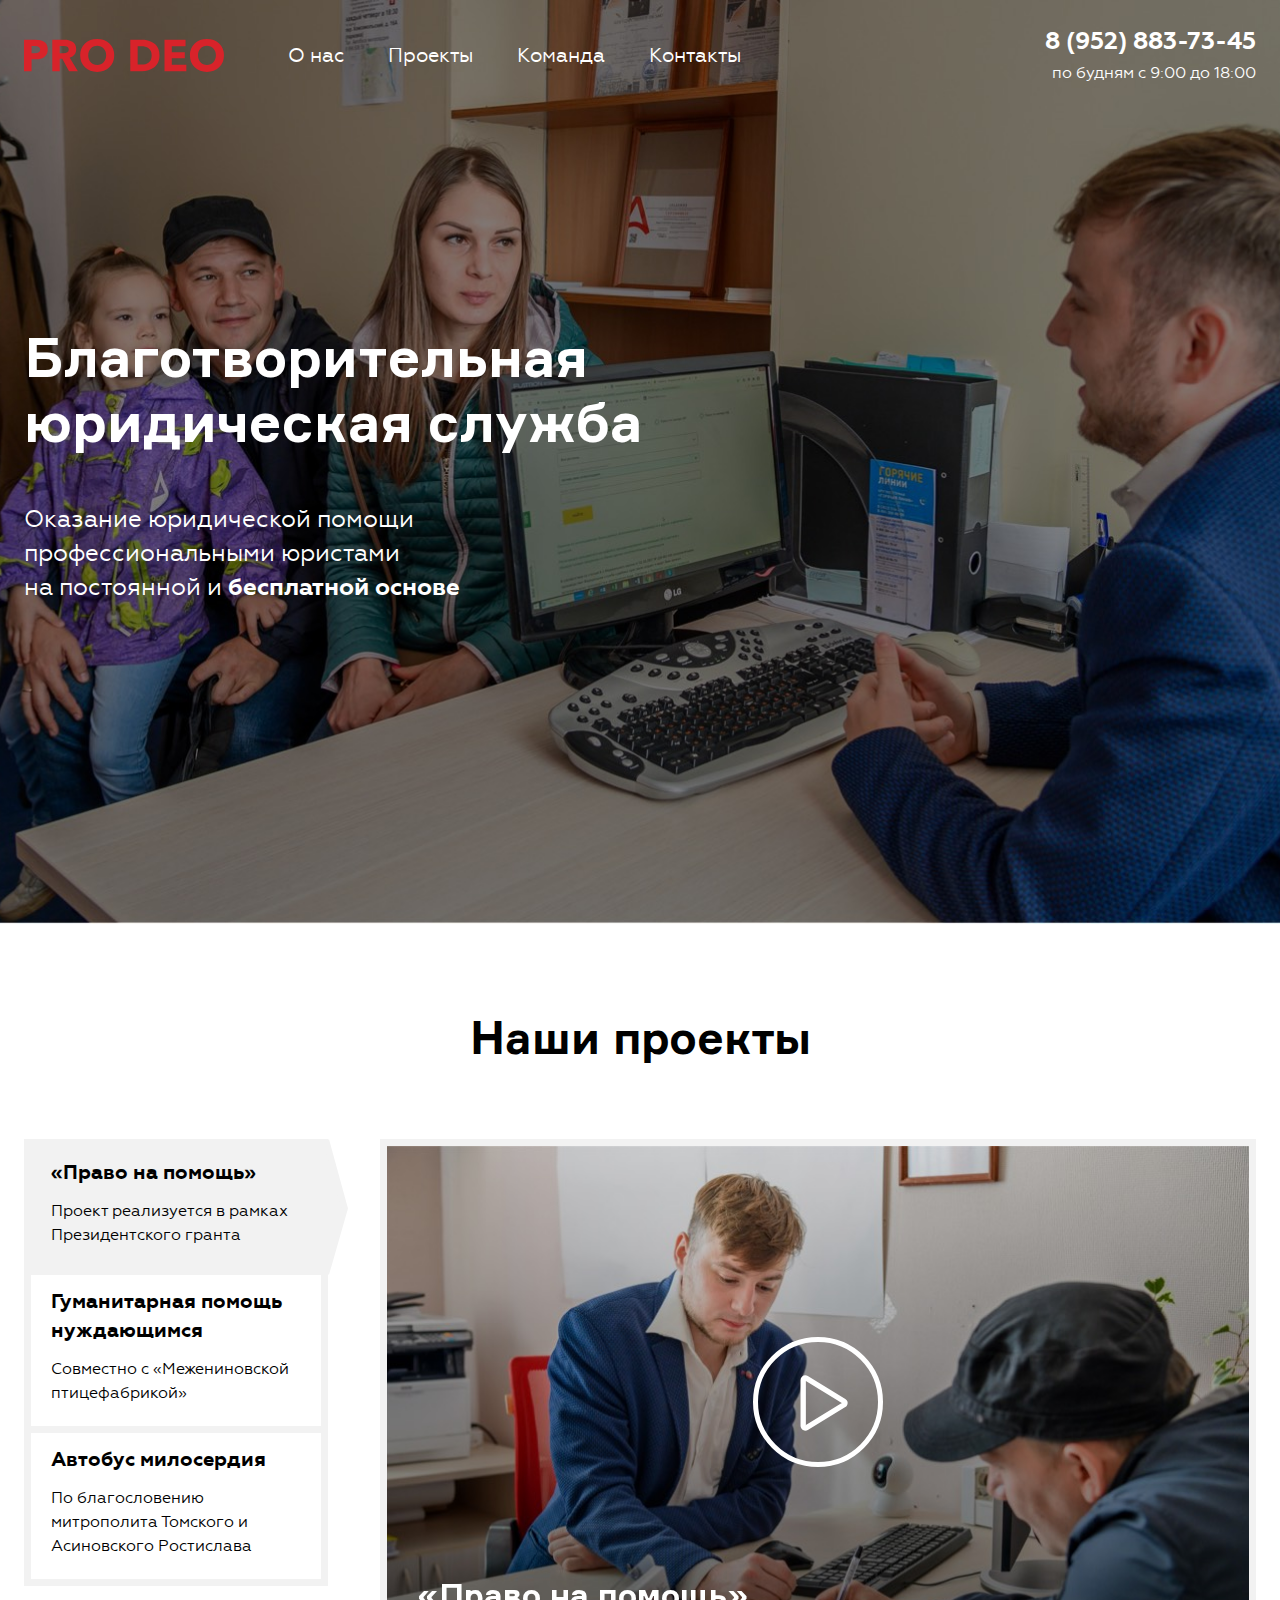
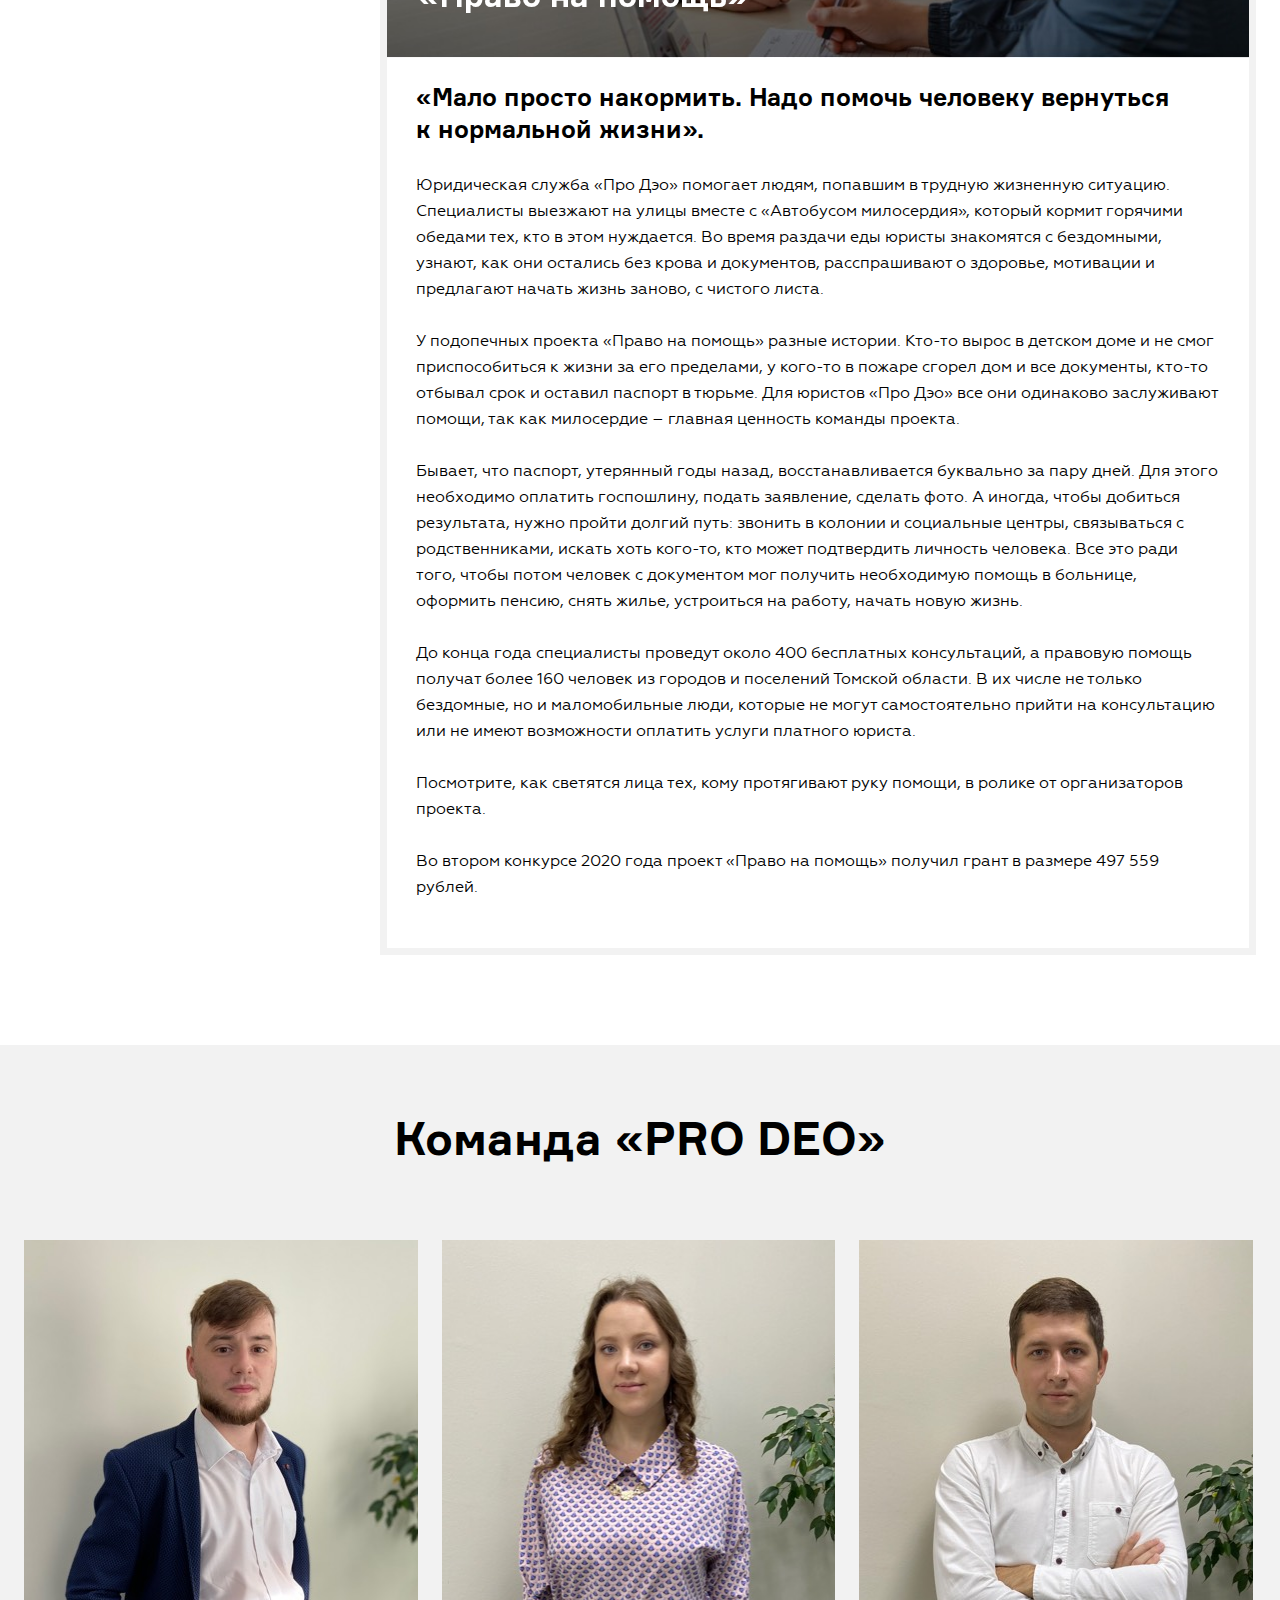
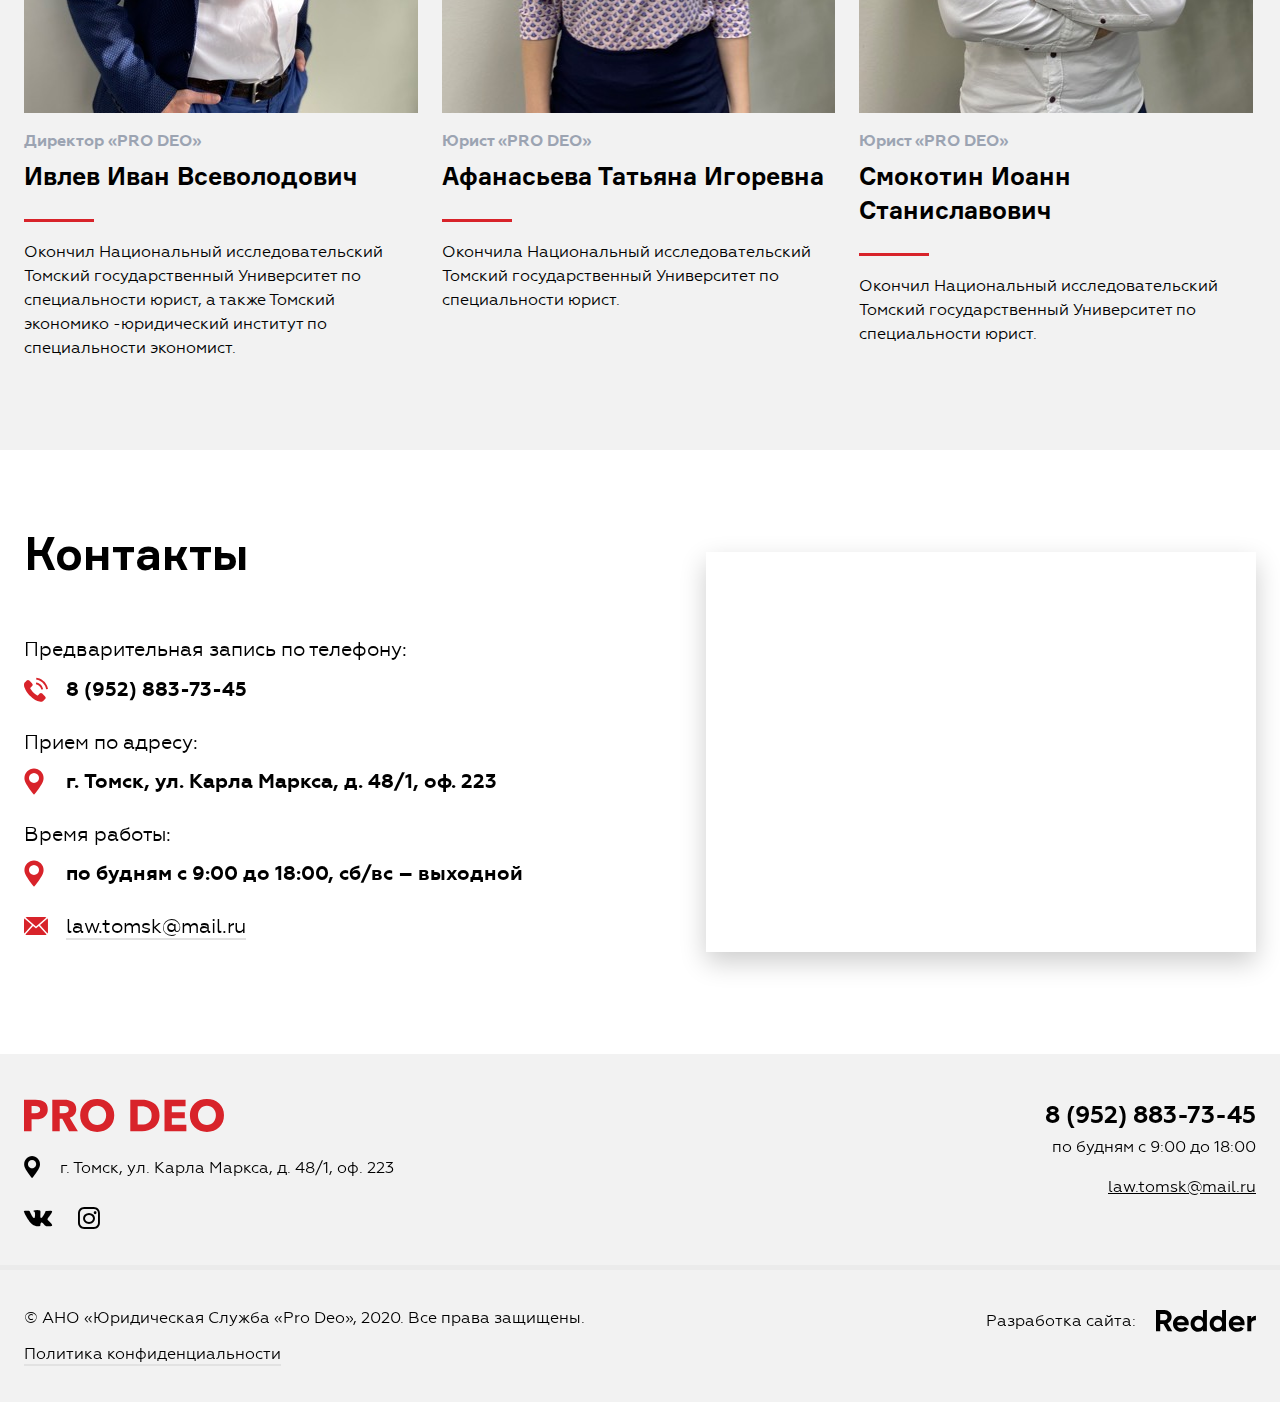
==== commit 2c7e914b: "123" ====
--- a/index.html
+++ b/index.html
@@ -86,17 +86,7 @@
 						<div class="b-4-right-top">
 							<div class="b-4-slide" style="background-image: url('i/project-1.jpg');">
 								<div class="b-4-video">
-									<a href="https://www.youtube.com/watch?v=Q8dlXrdQHr8" class="b-play" data-fancybox>
-										<div class="video-circle">
-											<div class="video-play"></div>
-										</div>
-									</a>
-								</div>
-								<h3>«Право на помощь»</h3>
-							</div>
-							<div class="b-4-slide" style="background-image: url('i/project-1.jpg');">
-								<div class="b-4-video">
-									<a href="https://www.youtube.com/watch?v=Q8dlXrdQHr8" class="b-play" data-fancybox>
+									<a href="https://www.youtube.com/watch?v=6SCvKZEylpM" class="b-play" data-fancybox>
 										<div class="video-circle">
 											<div class="video-play"></div>
 										</div>
@@ -116,6 +106,23 @@
 						</div>
 					</div>
 					<div class="b-4-right-item" style="display: none;" id="tab-2">
+						<div class="b-4-right-top">
+							<div class="b-4-slide" style="background-image: url('i/project-1.jpg');">
+								
+								<h3>Гуманитарная помощь нуждающимся</h3>
+							</div>
+						</div>
+						<div class="b-4-right-content">
+							<h3>«Мало просто накормить. Надо помочь человеку вернуться к нормальной жизни».</h3>
+							<p>Юридическая служба «Про Дэо» помогает людям, попавшим в трудную жизненную ситуацию. Специалисты выезжают на улицы вместе с «Автобусом милосердия», который кормит горячими обедами тех, кто в этом нуждается. Во время раздачи еды юристы знакомятся с бездомными, узнают, как они остались без крова и документов, расспрашивают о здоровье, мотивации и предлагают начать жизнь заново, с чистого листа.<br><br>
+							У подопечных проекта «Право на помощь» разные истории. Кто-то вырос в детском доме и не смог приспособиться к жизни за его пределами, у кого-то в пожаре сгорел дом и все документы, кто-то отбывал срок и оставил паспорт в тюрьме. Для юристов «Про Дэо» все они одинаково заслуживают помощи, так как милосердие – главная ценность команды проекта.<br><br>
+							Бывает, что паспорт, утерянный годы назад, восстанавливается буквально за пару дней. Для этого необходимо оплатить госпошлину, подать заявление, сделать фото. А иногда, чтобы добиться результата, нужно пройти долгий путь: звонить в колонии и социальные центры, связываться с родственниками, искать хоть кого-то, кто может подтвердить личность человека. Все это ради того, чтобы потом человек с документом мог получить необходимую помощь в больнице, оформить пенсию, снять жилье, устроиться на работу, начать новую жизнь.<br><br>
+							До конца года специалисты проведут около 400 бесплатных консультаций, а правовую помощь получат более 160 человек из городов и поселений Томской области. В их числе не только бездомные, но и маломобильные люди, которые не могут самостоятельно прийти на консультацию или не имеют возможности оплатить услуги платного юриста.<br><br>
+							Посмотрите, как светятся лица тех, кому протягивают руку помощи, в ролике от организаторов проекта.<br><br>
+							Во втором конкурсе 2020 года проект «Право на помощь» получил грант в размере 497 559 рублей.</p>
+						</div>
+					</div>
+					<div class="b-4-right-item" style="display: none;" id="tab-3">
 						<div class="b-4-right-top">
 							<div class="b-4-slide" style="background-image: url('i/project-1.jpg');">
 								<div class="b-4-video">
@@ -125,25 +132,6 @@
 										</div>
 									</a>
 								</div>
-								<h3>Гуманитарная помощь нуждающимся</h3>
-							</div>
-						</div>
-						<div class="b-4-right-content">
-							<h3>«Мало просто накормить. Надо помочь человеку вернуться к нормальной жизни».</h3>
-							<p>Юридическая служба «Про Дэо» помогает людям, попавшим в трудную жизненную ситуацию. Специалисты выезжают на улицы вместе с «Автобусом милосердия», который кормит горячими обедами тех, кто в этом нуждается. Во время раздачи еды юристы знакомятся с бездомными, узнают, как они остались без крова и документов, расспрашивают о здоровье, мотивации и предлагают начать жизнь заново, с чистого листа.<br><br>
-							У подопечных проекта «Право на помощь» разные истории. Кто-то вырос в детском доме и не смог приспособиться к жизни за его пределами, у кого-то в пожаре сгорел дом и все документы, кто-то отбывал срок и оставил паспорт в тюрьме. Для юристов «Про Дэо» все они одинаково заслуживают помощи, так как милосердие – главная ценность команды проекта.<br><br>
-							Бывает, что паспорт, утерянный годы назад, восстанавливается буквально за пару дней. Для этого необходимо оплатить госпошлину, подать заявление, сделать фото. А иногда, чтобы добиться результата, нужно пройти долгий путь: звонить в колонии и социальные центры, связываться с родственниками, искать хоть кого-то, кто может подтвердить личность человека. Все это ради того, чтобы потом человек с документом мог получить необходимую помощь в больнице, оформить пенсию, снять жилье, устроиться на работу, начать новую жизнь.<br><br>
-							До конца года специалисты проведут около 400 бесплатных консультаций, а правовую помощь получат более 160 человек из городов и поселений Томской области. В их числе не только бездомные, но и маломобильные люди, которые не могут самостоятельно прийти на консультацию или не имеют возможности оплатить услуги платного юриста.<br><br>
-							Посмотрите, как светятся лица тех, кому протягивают руку помощи, в ролике от организаторов проекта.<br><br>
-							Во втором конкурсе 2020 года проект «Право на помощь» получил грант в размере 497 559 рублей.</p>
-						</div>
-					</div>
-					<div class="b-4-right-item" style="display: none;" id="tab-3">
-						<div class="b-4-right-top">
-							<div class="b-4-slide" style="background-image: url('i/project-1.jpg');">
-								<h3>Автобус милосердия</h3>
-							</div>
-							<div class="b-4-slide" style="background-image: url('i/project-1.jpg');">
 								<h3>Автобус милосердия</h3>
 							</div>
 						</div>
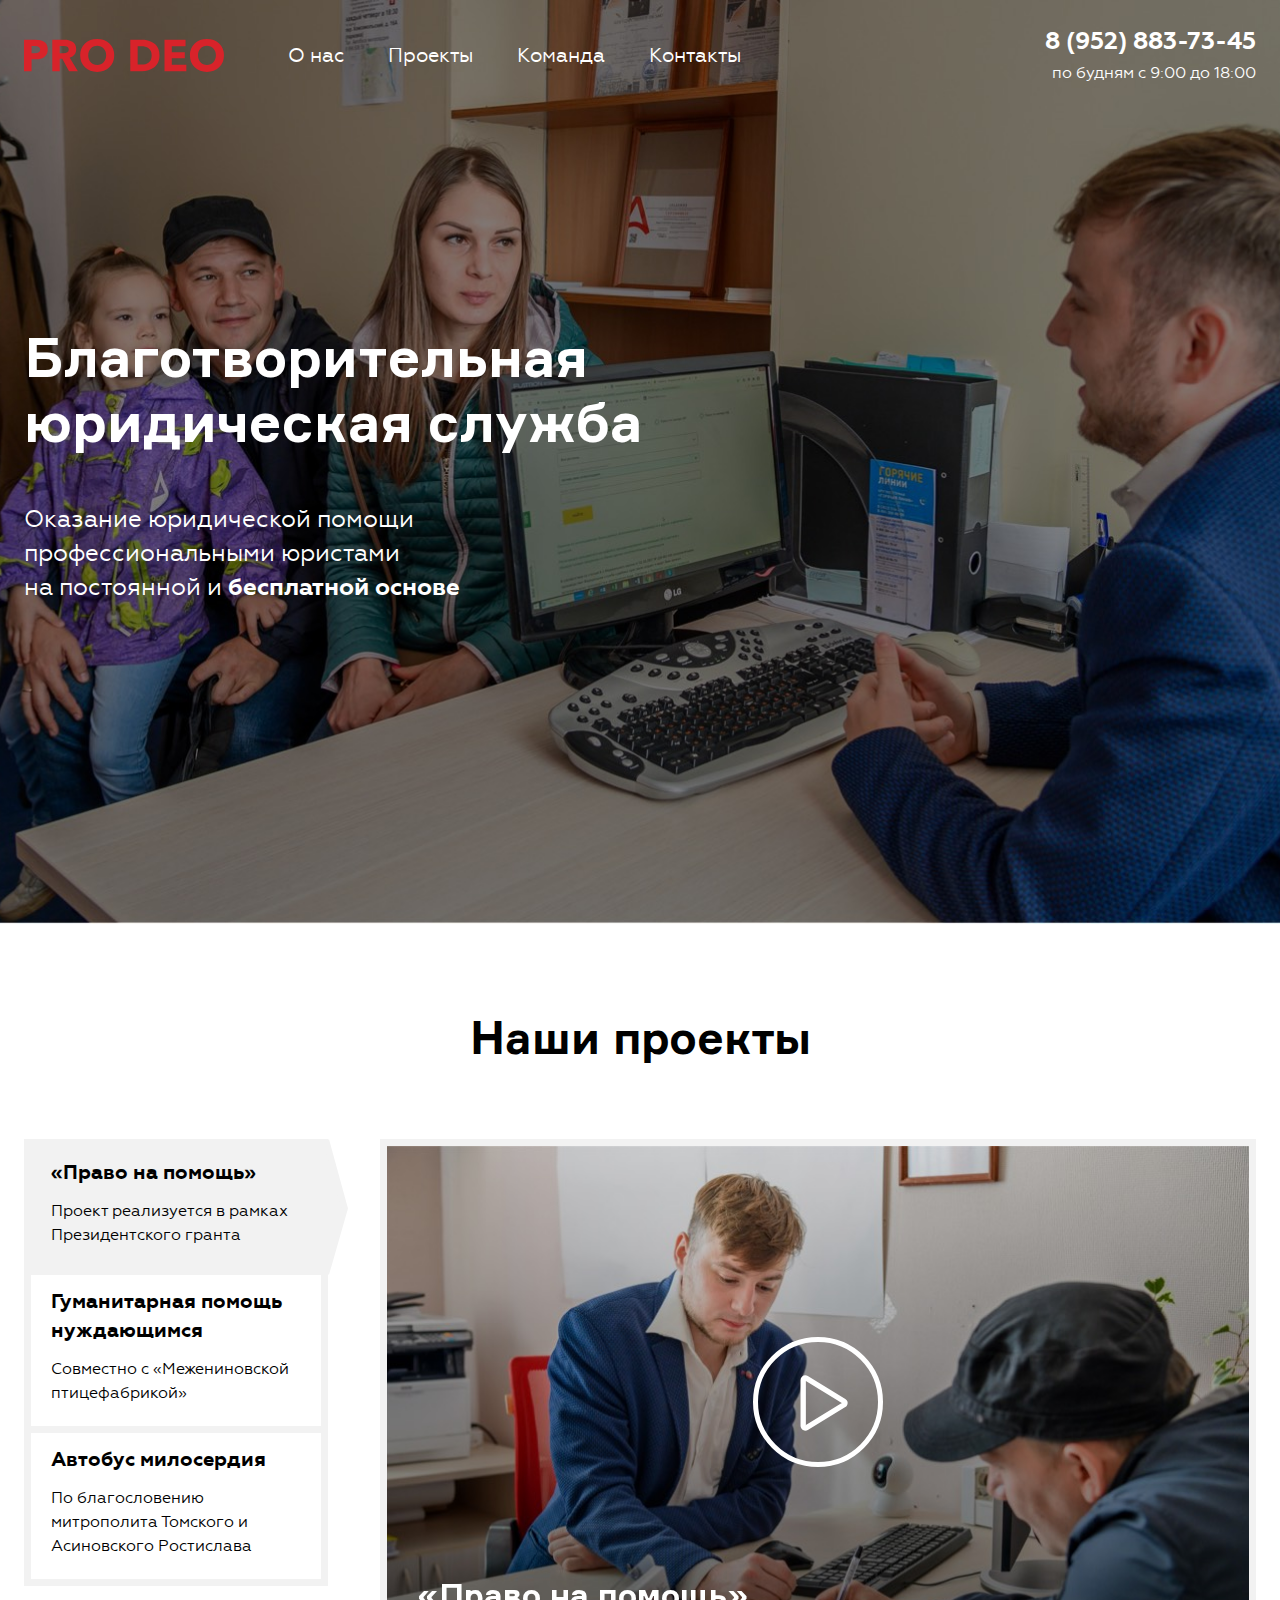
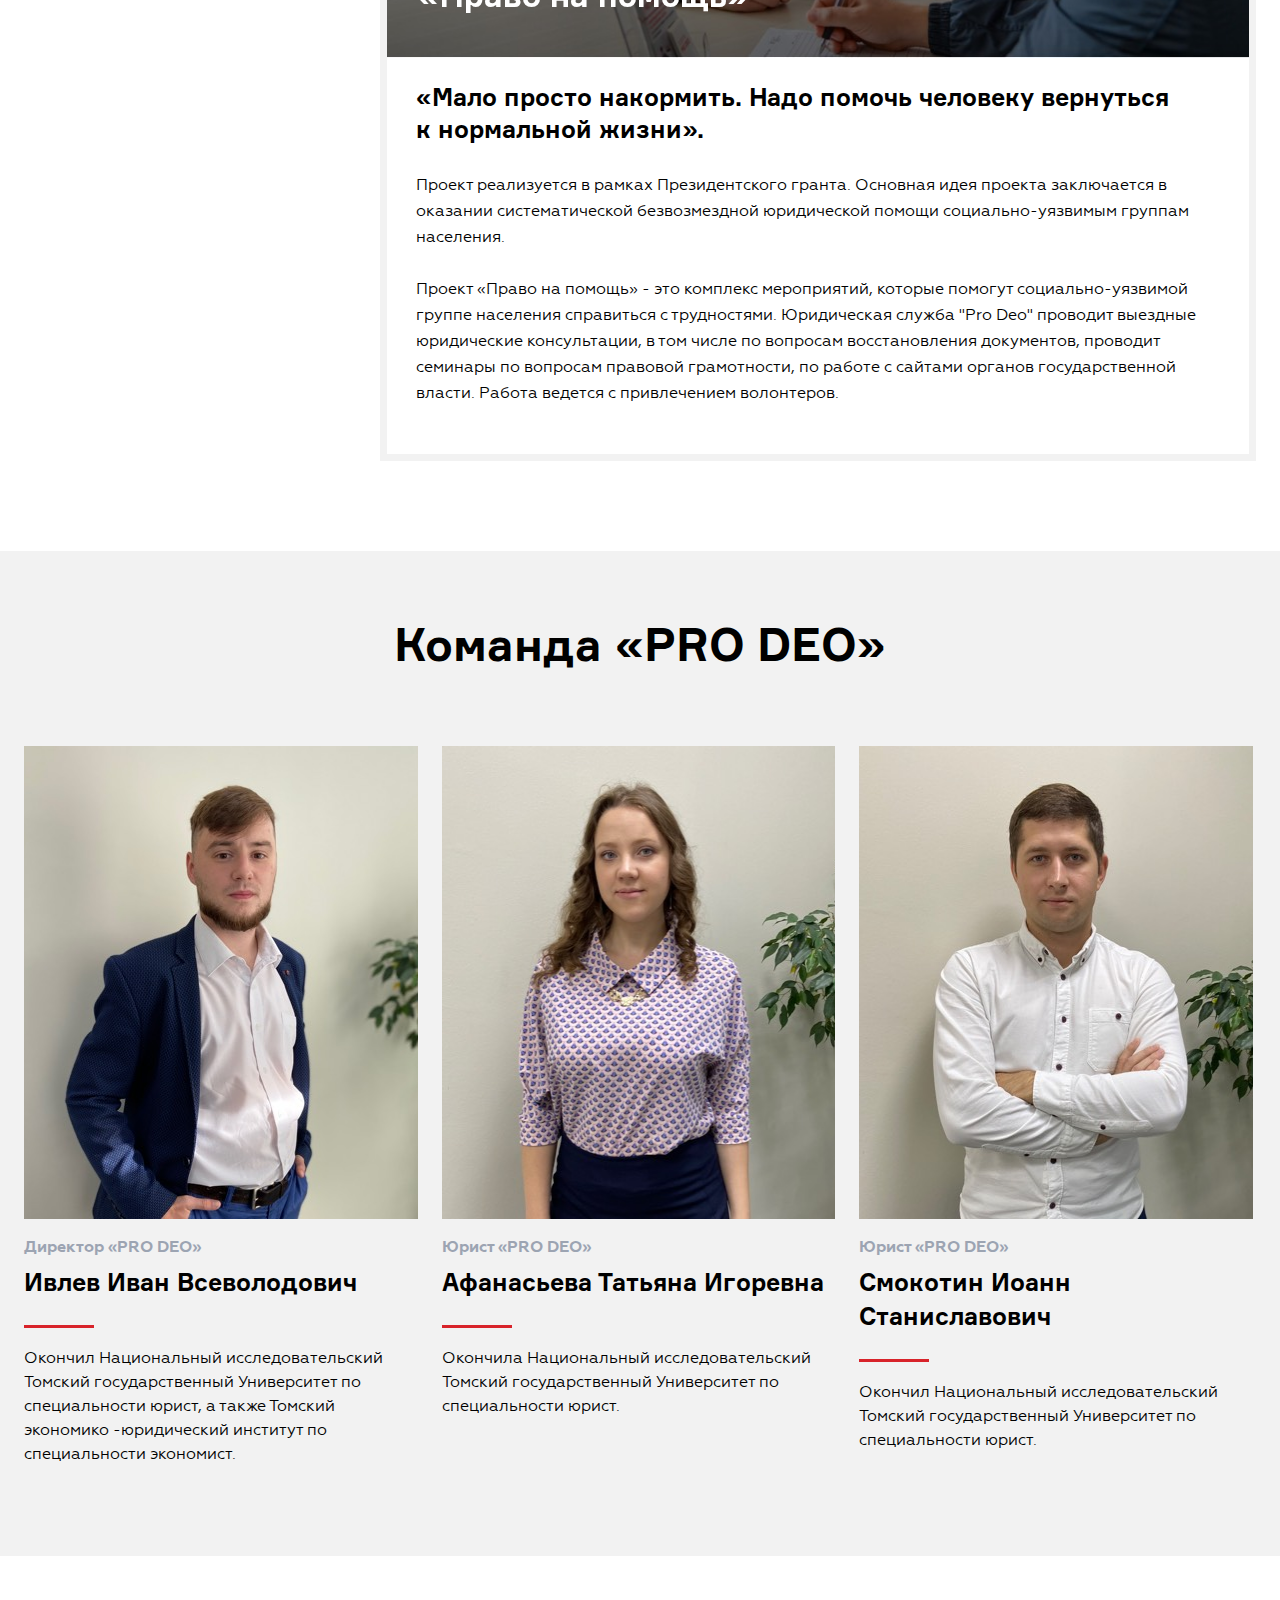
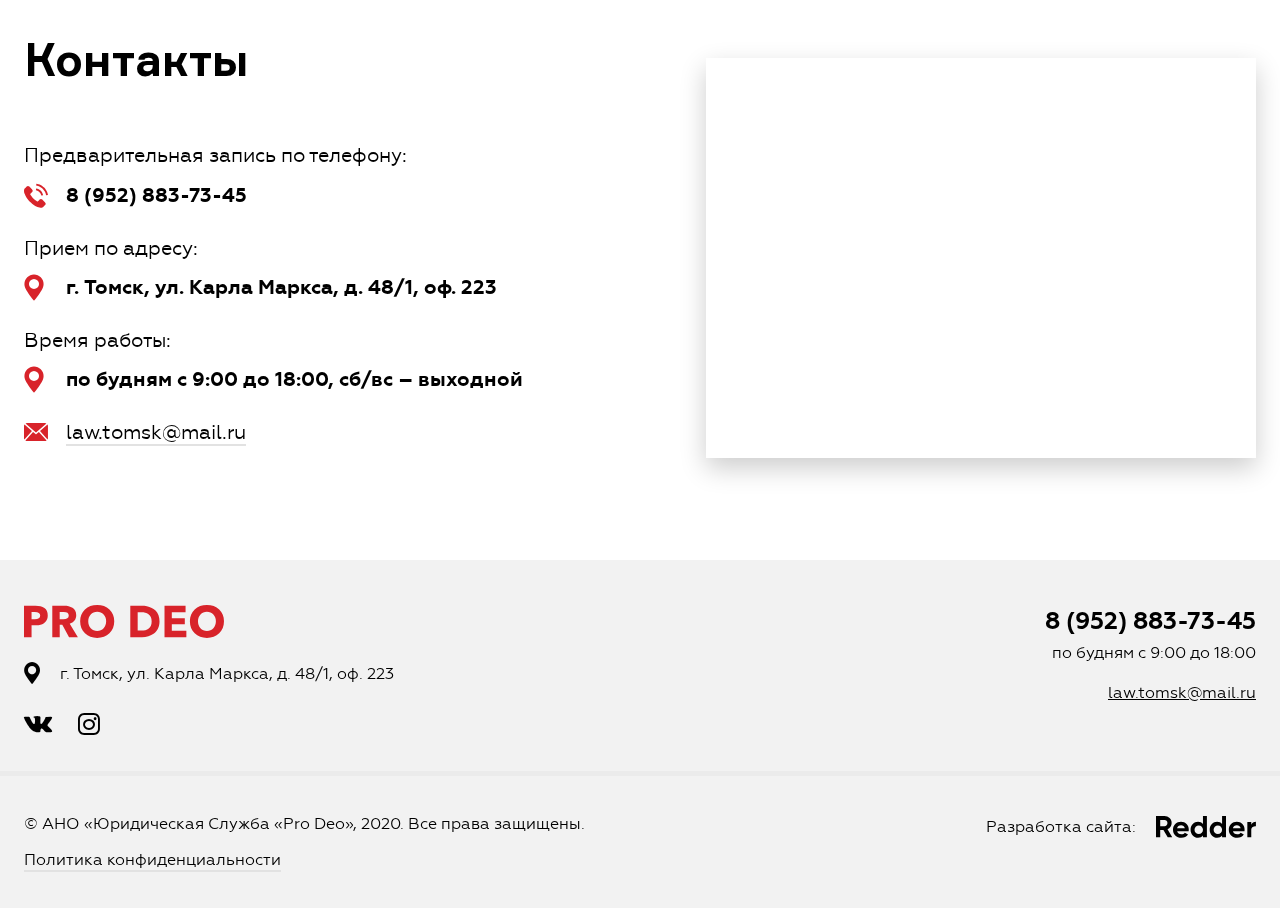
==== commit 5175dd58: "no message" ====
--- a/index.html
+++ b/index.html
@@ -15,21 +15,21 @@
 	<link rel="stylesheet" href="css/slick.css" type="text/css">
 	<link rel="stylesheet" href="css/layout.css" type="text/css">
 
-	<link rel="apple-touch-icon-precomposed" sizes="57x57" href="/favicon/apple-touch-icon-57x57.png" />
-	<link rel="apple-touch-icon-precomposed" sizes="114x114" href="/favicon/apple-touch-icon-114x114.png" />
-	<link rel="apple-touch-icon-precomposed" sizes="72x72" href="/favicon/apple-touch-icon-72x72.png" />
-	<link rel="apple-touch-icon-precomposed" sizes="144x144" href="/favicon/apple-touch-icon-144x144.png" />
-	<link rel="apple-touch-icon-precomposed" sizes="60x60" href="/favicon/apple-touch-icon-60x60.png" />
-	<link rel="apple-touch-icon-precomposed" sizes="120x120" href="/favicon/apple-touch-icon-120x120.png" />
-	<link rel="apple-touch-icon-precomposed" sizes="76x76" href="/favicon/apple-touch-icon-76x76.png" />
-	<link rel="apple-touch-icon-precomposed" sizes="152x152" href="/favicon/apple-touch-icon-152x152.png" />
-	<link rel="icon" type="image/png" href="/favicon/favicon-196x196.png" sizes="196x196" />
-	<link rel="icon" type="image/png" href="/favicon/favicon-32x32.png" sizes="32x32" />
-	<link rel="icon" type="image/png" href="/favicon/favicon-16x16.png" sizes="16x16" />
-	<link rel="icon" type="image/png" href="/favicon/favicon-128.png" sizes="128x128" />
+	<link rel="apple-touch-icon-precomposed" sizes="57x57" href="favicon/apple-touch-icon-57x57.png" />
+	<link rel="apple-touch-icon-precomposed" sizes="114x114" href="favicon/apple-touch-icon-114x114.png" />
+	<link rel="apple-touch-icon-precomposed" sizes="72x72" href="favicon/apple-touch-icon-72x72.png" />
+	<link rel="apple-touch-icon-precomposed" sizes="144x144" href="favicon/apple-touch-icon-144x144.png" />
+	<link rel="apple-touch-icon-precomposed" sizes="60x60" href="favicon/apple-touch-icon-60x60.png" />
+	<link rel="apple-touch-icon-precomposed" sizes="120x120" href="favicon/apple-touch-icon-120x120.png" />
+	<link rel="apple-touch-icon-precomposed" sizes="76x76" href="favicon/apple-touch-icon-76x76.png" />
+	<link rel="apple-touch-icon-precomposed" sizes="152x152" href="favicon/apple-touch-icon-152x152.png" />
+	<link rel="icon" type="image/png" href="favicon/favicon-196x196.png" sizes="196x196" />
+	<link rel="icon" type="image/png" href="favicon/favicon-32x32.png" sizes="32x32" />
+	<link rel="icon" type="image/png" href="favicon/favicon-16x16.png" sizes="16x16" />
+	<link rel="icon" type="image/png" href="favicon/favicon-128.png" sizes="128x128" />
 	<meta name="application-name" content="Prodeo"/>
 	<meta name="msapplication-TileColor" content="#FFFFFF" />
-	<meta name="msapplication-TileImage" content="/favicon/mstile-144x144.png" />
+	<meta name="msapplication-TileImage" content="favicon/mstile-144x144.png" />
 
 </head>
 <body>
@@ -97,34 +97,24 @@
 						</div>
 						<div class="b-4-right-content">
 							<h3>«Мало просто накормить. Надо помочь человеку вернуться к нормальной жизни».</h3>
-							<p>Юридическая служба «Про Дэо» помогает людям, попавшим в трудную жизненную ситуацию. Специалисты выезжают на улицы вместе с «Автобусом милосердия», который кормит горячими обедами тех, кто в этом нуждается. Во время раздачи еды юристы знакомятся с бездомными, узнают, как они остались без крова и документов, расспрашивают о здоровье, мотивации и предлагают начать жизнь заново, с чистого листа.<br><br>
-							У подопечных проекта «Право на помощь» разные истории. Кто-то вырос в детском доме и не смог приспособиться к жизни за его пределами, у кого-то в пожаре сгорел дом и все документы, кто-то отбывал срок и оставил паспорт в тюрьме. Для юристов «Про Дэо» все они одинаково заслуживают помощи, так как милосердие – главная ценность команды проекта.<br><br>
-							Бывает, что паспорт, утерянный годы назад, восстанавливается буквально за пару дней. Для этого необходимо оплатить госпошлину, подать заявление, сделать фото. А иногда, чтобы добиться результата, нужно пройти долгий путь: звонить в колонии и социальные центры, связываться с родственниками, искать хоть кого-то, кто может подтвердить личность человека. Все это ради того, чтобы потом человек с документом мог получить необходимую помощь в больнице, оформить пенсию, снять жилье, устроиться на работу, начать новую жизнь.<br><br>
-							До конца года специалисты проведут около 400 бесплатных консультаций, а правовую помощь получат более 160 человек из городов и поселений Томской области. В их числе не только бездомные, но и маломобильные люди, которые не могут самостоятельно прийти на консультацию или не имеют возможности оплатить услуги платного юриста.<br><br>
-							Посмотрите, как светятся лица тех, кому протягивают руку помощи, в ролике от организаторов проекта.<br><br>
-							Во втором конкурсе 2020 года проект «Право на помощь» получил грант в размере 497 559 рублей.</p>
+							<p>Проект реализуется в рамках Президентского гранта. Основная идея проекта заключается в оказании систематической безвозмездной юридической помощи социально-уязвимым группам населения.<br><br>
+							Проект «Право на помощь» - это комплекс мероприятий, которые помогут социально-уязвимой группе населения справиться с трудностями. Юридическая служба "Pro Deo" проводит выездные юридические консультации, в том числе по вопросам восстановления документов, проводит семинары по вопросам правовой грамотности, по работе с сайтами органов государственной власти. Работа ведется с привлечением волонтеров.</p>
 						</div>
 					</div>
 					<div class="b-4-right-item" style="display: none;" id="tab-2">
 						<div class="b-4-right-top">
-							<div class="b-4-slide" style="background-image: url('i/project-1.jpg');">
-								
+							<div class="b-4-slide" style="background-image: url('i/mezh.jpg');">
 								<h3>Гуманитарная помощь нуждающимся</h3>
 							</div>
 						</div>
 						<div class="b-4-right-content">
-							<h3>«Мало просто накормить. Надо помочь человеку вернуться к нормальной жизни».</h3>
-							<p>Юридическая служба «Про Дэо» помогает людям, попавшим в трудную жизненную ситуацию. Специалисты выезжают на улицы вместе с «Автобусом милосердия», который кормит горячими обедами тех, кто в этом нуждается. Во время раздачи еды юристы знакомятся с бездомными, узнают, как они остались без крова и документов, расспрашивают о здоровье, мотивации и предлагают начать жизнь заново, с чистого листа.<br><br>
-							У подопечных проекта «Право на помощь» разные истории. Кто-то вырос в детском доме и не смог приспособиться к жизни за его пределами, у кого-то в пожаре сгорел дом и все документы, кто-то отбывал срок и оставил паспорт в тюрьме. Для юристов «Про Дэо» все они одинаково заслуживают помощи, так как милосердие – главная ценность команды проекта.<br><br>
-							Бывает, что паспорт, утерянный годы назад, восстанавливается буквально за пару дней. Для этого необходимо оплатить госпошлину, подать заявление, сделать фото. А иногда, чтобы добиться результата, нужно пройти долгий путь: звонить в колонии и социальные центры, связываться с родственниками, искать хоть кого-то, кто может подтвердить личность человека. Все это ради того, чтобы потом человек с документом мог получить необходимую помощь в больнице, оформить пенсию, снять жилье, устроиться на работу, начать новую жизнь.<br><br>
-							До конца года специалисты проведут около 400 бесплатных консультаций, а правовую помощь получат более 160 человек из городов и поселений Томской области. В их числе не только бездомные, но и маломобильные люди, которые не могут самостоятельно прийти на консультацию или не имеют возможности оплатить услуги платного юриста.<br><br>
-							Посмотрите, как светятся лица тех, кому протягивают руку помощи, в ролике от организаторов проекта.<br><br>
-							Во втором конкурсе 2020 года проект «Право на помощь» получил грант в размере 497 559 рублей.</p>
+							<p>Совместно с компанией «Межениновская птицефабрика» <a href="https://www.instagram.com/mejeninovskaya_pt/" target="_blank" noindex="noindex">@mejeninovskaya_pt</a> оказываем гуманитарную помощь нуждающимся в селах и посёлках Томского района. Для них фабрика подготовила продуктовые наборы, состоящие из муки, масла, молочных продуктов, мяса и макаронных изделий. Мы уже помогли  семьям из сёл Корнилово, и  Межениновка, посёлков Басандайка, Молодежный, Светлый, Рассвет, Заречный, деревни Лязгино.<br><br>
+							В такое не простое для нас всех время нужно объединяться для того, чтобы оказать свою помощь людям, оказавшимся  в трудной жизненной ситуации.</p>
 						</div>
 					</div>
 					<div class="b-4-right-item" style="display: none;" id="tab-3">
 						<div class="b-4-right-top">
-							<div class="b-4-slide" style="background-image: url('i/project-1.jpg');">
+							<div class="b-4-slide" style="background-image: url('i/bus.jpg');">
 								<div class="b-4-video">
 									<a href="https://www.youtube.com/watch?v=Q8dlXrdQHr8" class="b-play" data-fancybox>
 										<div class="video-circle">
@@ -136,13 +126,12 @@
 							</div>
 						</div>
 						<div class="b-4-right-content">
-							<h3>«Мало просто накормить. Надо помочь человеку вернуться к нормальной жизни».</h3>
-							<p>Юридическая служба «Про Дэо» помогает людям, попавшим в трудную жизненную ситуацию. Специалисты выезжают на улицы вместе с «Автобусом милосердия», который кормит горячими обедами тех, кто в этом нуждается. Во время раздачи еды юристы знакомятся с бездомными, узнают, как они остались без крова и документов, расспрашивают о здоровье, мотивации и предлагают начать жизнь заново, с чистого листа.<br><br>
-							У подопечных проекта «Право на помощь» разные истории. Кто-то вырос в детском доме и не смог приспособиться к жизни за его пределами, у кого-то в пожаре сгорел дом и все документы, кто-то отбывал срок и оставил паспорт в тюрьме. Для юристов «Про Дэо» все они одинаково заслуживают помощи, так как милосердие – главная ценность команды проекта.<br><br>
-							Бывает, что паспорт, утерянный годы назад, восстанавливается буквально за пару дней. Для этого необходимо оплатить госпошлину, подать заявление, сделать фото. А иногда, чтобы добиться результата, нужно пройти долгий путь: звонить в колонии и социальные центры, связываться с родственниками, искать хоть кого-то, кто может подтвердить личность человека. Все это ради того, чтобы потом человек с документом мог получить необходимую помощь в больнице, оформить пенсию, снять жилье, устроиться на работу, начать новую жизнь.<br><br>
-							До конца года специалисты проведут около 400 бесплатных консультаций, а правовую помощь получат более 160 человек из городов и поселений Томской области. В их числе не только бездомные, но и маломобильные люди, которые не могут самостоятельно прийти на консультацию или не имеют возможности оплатить услуги платного юриста.<br><br>
-							Посмотрите, как светятся лица тех, кому протягивают руку помощи, в ролике от организаторов проекта.<br><br>
-							Во втором конкурсе 2020 года проект «Право на помощь» получил грант в размере 497 559 рублей.</p>
+							<p>Свою работу Автобус милосердия начал с кормления бездомных и раздачи им одежды. Первоначально автобус с благотворителями и несколькими волонтерами совершал еженедельные выезды в места пребывания бездомных людей, таких как, коллекторы, подвалы, заброшенные дома.<br><br>
+							С каждой неделей страждущих и нуждающихся становилось все больше, кроме еды и одежды люди нуждались в добром слове и поддержке, люди искали в нас надежду на лучшую жизнь, поэтому задачи проекта были расширены, было принято решение помогать бездомным вернуться к нормальной жизни. <br><br>
+							Бездомные люди, особенно с большим опытом жизни на улице, теряют всякий смысл жизни, не имеют цели. Они осознают себя никчёмными, не нужными обществу, осознают ошибки, совершенные в жизни. И самое страшное, что их устраивает такое положение дел, у них нет сил, желания, мотивации кардинально изменить свою жизнь.<br><br>
+							Перед нами стояла задача «зажечь» человека, вселить в него уверенность, что не все потеряно в его жизни. Для этого мы стали совершать два выезда в неделю, раздавать талоны в баню, новое нижнее белье, средства личной гигиены. К нашему проекту подключились медики, которые стали оказывать доврачебную медицинскую помощь. Томские парикмахеры нашли возможность бесплатно стричь наших подопечных. С помощью благотворителей мы стали помогать людям искать работу.<br><br>
+							Чуть более, чем за полгода, проект стал твердой опорой, фундаментом, реальной возможностью изменить свою жизнь. Первые истории успеха у нас уже есть, а значит, мы на правильном пути. Такая интенсивная работа требует сил, времени, терпения и материальных вложений. Мы приобретаем талоны в баню, средства гигиены и нижнее белье, обслуживаем и заправляем автобус. Собственных средств нам не хватает, поэтому почтительно просим, вас, оказать посильную помощь для бездомных людей Томска.<br><br>
+							Ведь, когда мы одалживаем свои силы, время, средства нуждающимся людям, то наша жизнь наполняется новым смыслом, мы ощущаем свое участие в чем-то очень важном, интуитивно понимаем значимость этого доброго дела.</p>
 						</div>
 					</div>
 				</div>
--- a/css/layout.css
+++ b/css/layout.css
@@ -528,6 +528,12 @@
 				.b-4-right-content{
 					padding: 25px 29px;
 				}
+					.b-4-right-content a{
+						text-decoration: underline;
+					}
+						.b-4-right-content a:hover{
+							text-decoration: none;
+						}
 					.b-4-slide{
 						position: relative;
 						width: 100%;
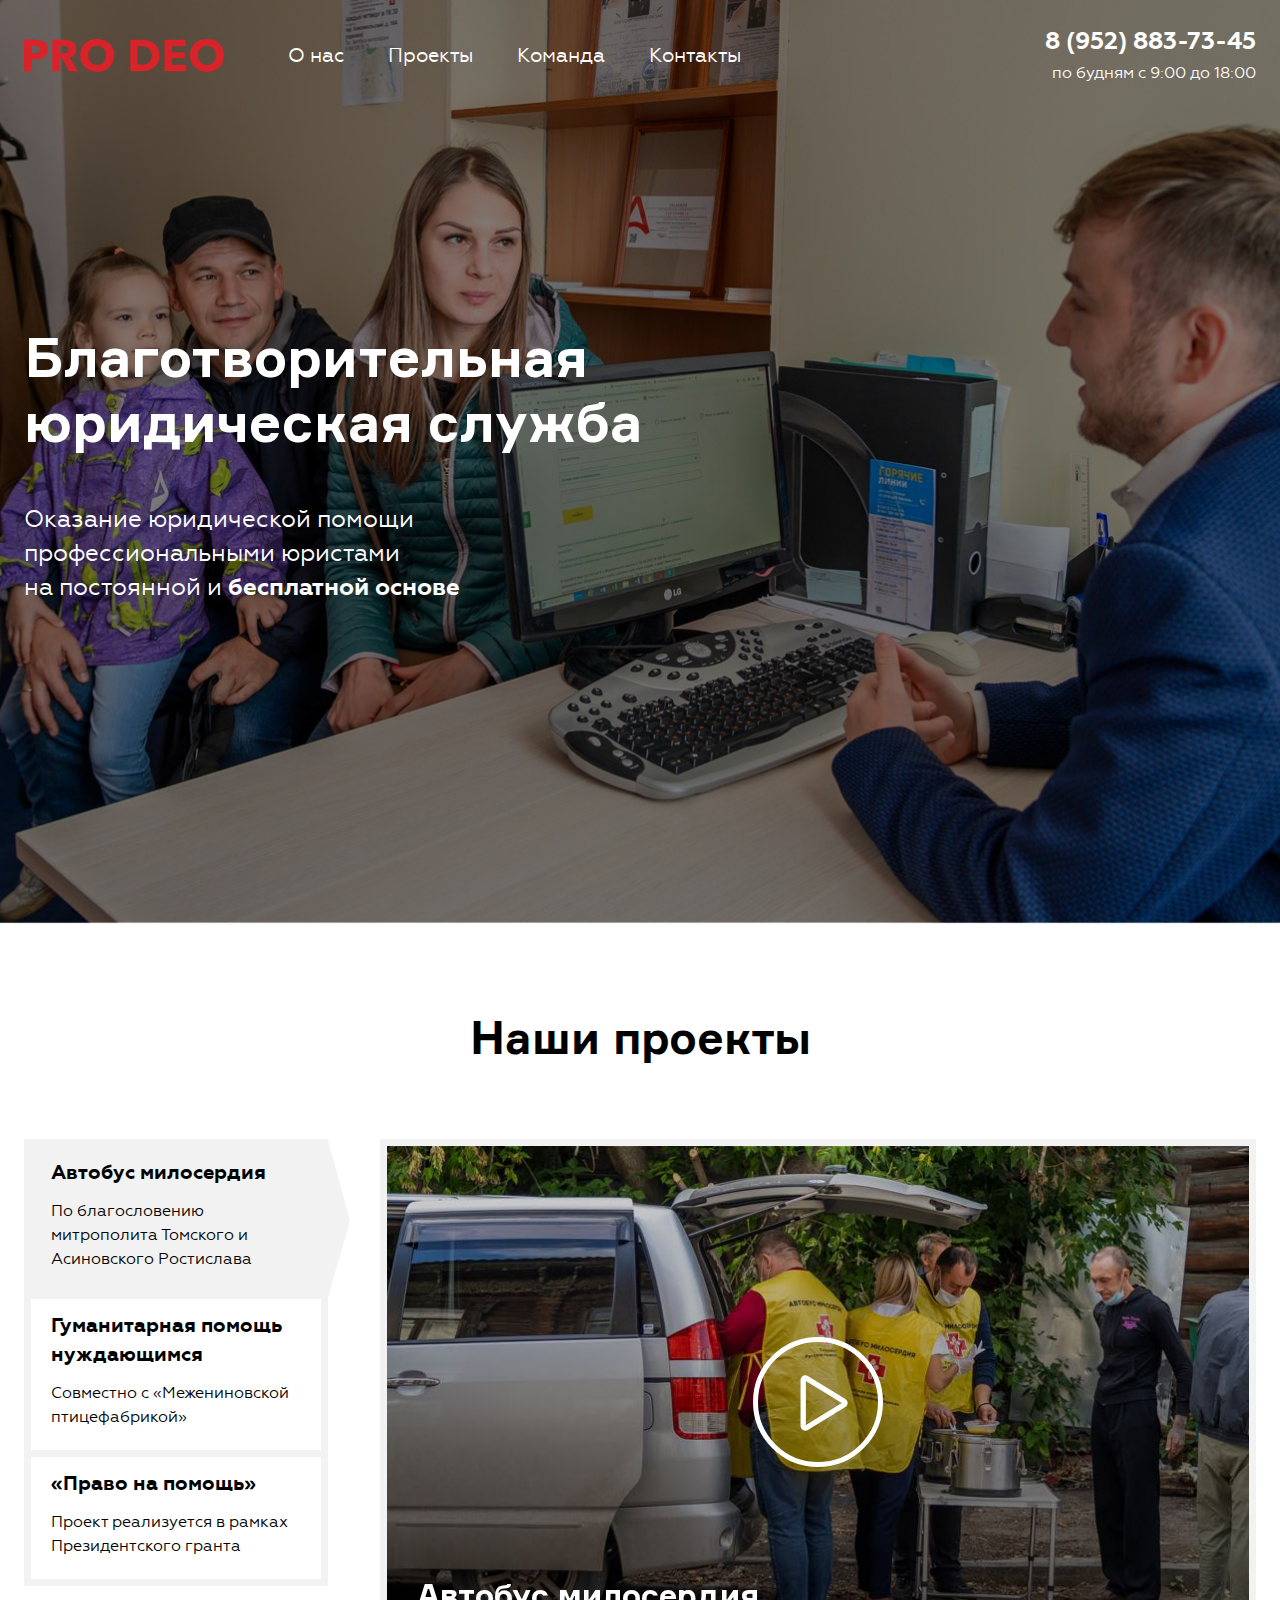
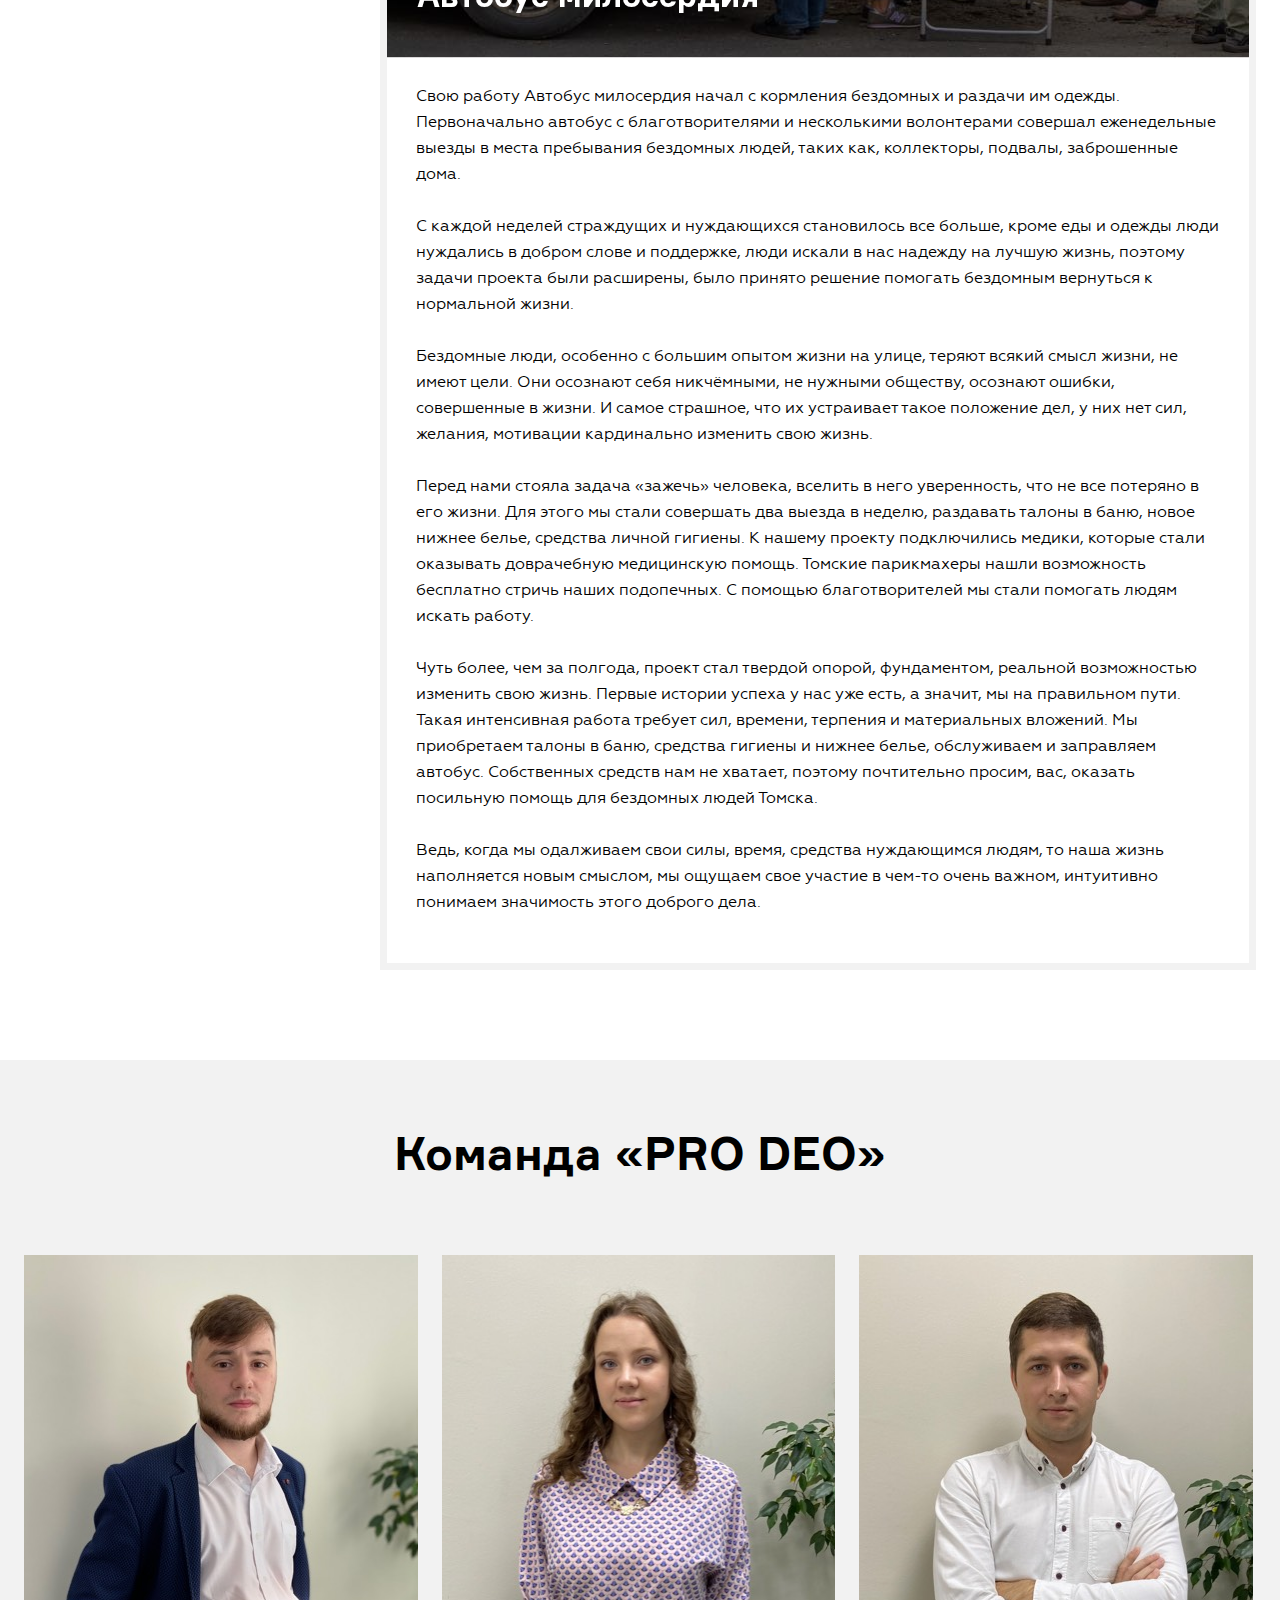
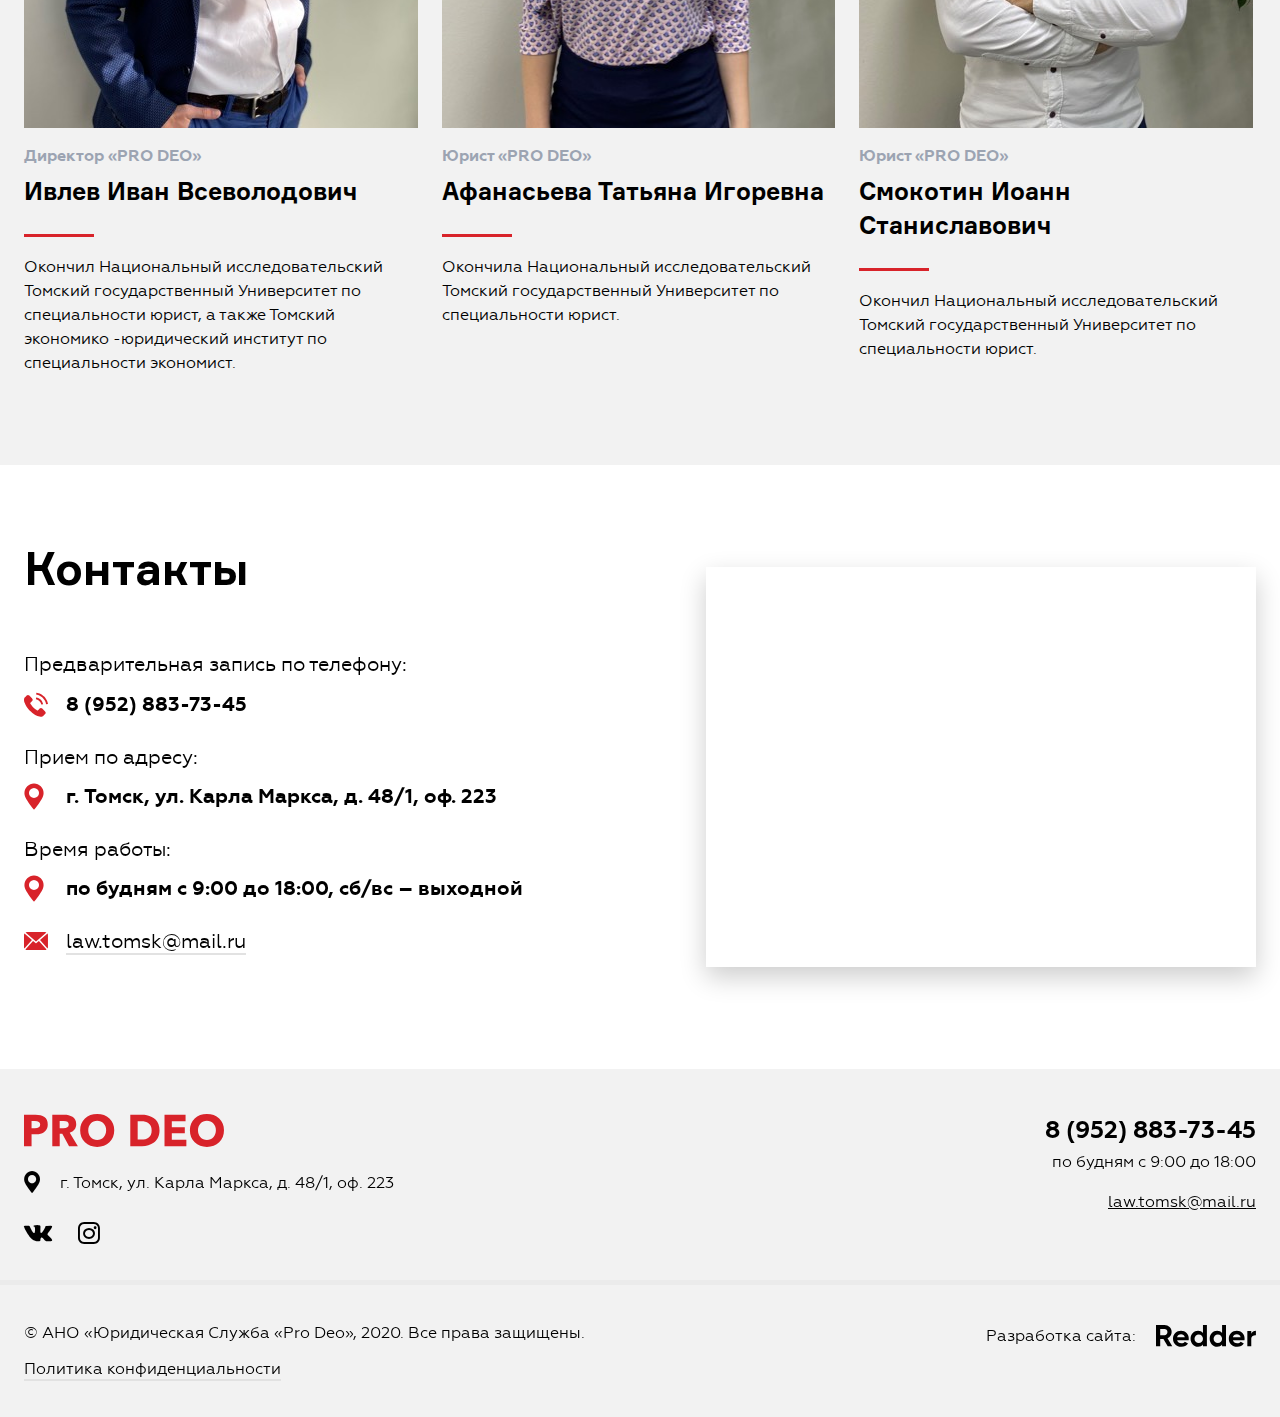
==== commit 53b43380: "123" ====
--- a/index.html
+++ b/index.html
@@ -1,8 +1,8 @@
 <!DOCTYPE html>
 <html>
 <head>
-	<title></title>
-	<meta name="keywords" content='Благотворительная юридическая служба'>
+	<title>Благотворительная юридическая служба «PRO DEO»</title>
+	<meta name="keywords" content=''>
 	<meta name="description" content='Оказание юридической помощи профессиональными юристами на постоянной и бесплатной основе'>
 
 	<meta name="viewport" content="width=device-width,minimum-scale=1,maximum-scale=1">
@@ -69,20 +69,53 @@
 			<div class="b-4-tab-container clearfix">
 				<div class="b-4-left sticky">
 					<a href="#tab-1" class="b-4-tab-item active">
-						<h4><b>«Право на помощь»</b></h4>
-						<p>Проект реализуется в рамках Президентского гранта</p>
+						<h4><b>Автобус милосердия</b></h4>
+						<p>По благословению митрополита Томского и Асиновского Ростислава</p>
 					</a>
 					<a href="#tab-2" class="b-4-tab-item">
 						<h4><b>Гуманитарная помощь нуждающимся</b></h4>
 						<p>Совместно с «Межениновской птицефабрикой»</p>
 					</a>
 					<a href="#tab-3" class="b-4-tab-item">
-						<h4><b>Автобус милосердия</b></h4>
-						<p>По благословению митрополита Томского и Асиновского Ростислава</p>
+						<h4><b>«Право на помощь»</b></h4>
+						<p>Проект реализуется в рамках Президентского гранта</p>
 					</a>
 				</div>
 				<div class="b-4-right">
 					<div class="b-4-right-item" id="tab-1">
+						<div class="b-4-right-top">
+							<div class="b-4-slide" style="background-image: url('i/bus.jpg');">
+								<div class="b-4-video">
+									<a href="https://www.youtube.com/watch?v=Q8dlXrdQHr8" class="b-play" data-fancybox>
+										<div class="video-circle">
+											<div class="video-play"></div>
+										</div>
+									</a>
+								</div>
+								<h3>Автобус милосердия</h3>
+							</div>
+						</div>
+						<div class="b-4-right-content">
+							<p>Свою работу Автобус милосердия начал с кормления бездомных и раздачи им одежды. Первоначально автобус с благотворителями и несколькими волонтерами совершал еженедельные выезды в места пребывания бездомных людей, таких как, коллекторы, подвалы, заброшенные дома.<br><br>
+							С каждой неделей страждущих и нуждающихся становилось все больше, кроме еды и одежды люди нуждались в добром слове и поддержке, люди искали в нас надежду на лучшую жизнь, поэтому задачи проекта были расширены, было принято решение помогать бездомным вернуться к нормальной жизни. <br><br>
+							Бездомные люди, особенно с большим опытом жизни на улице, теряют всякий смысл жизни, не имеют цели. Они осознают себя никчёмными, не нужными обществу, осознают ошибки, совершенные в жизни. И самое страшное, что их устраивает такое положение дел, у них нет сил, желания, мотивации кардинально изменить свою жизнь.<br><br>
+							Перед нами стояла задача «зажечь» человека, вселить в него уверенность, что не все потеряно в его жизни. Для этого мы стали совершать два выезда в неделю, раздавать талоны в баню, новое нижнее белье, средства личной гигиены. К нашему проекту подключились медики, которые стали оказывать доврачебную медицинскую помощь. Томские парикмахеры нашли возможность бесплатно стричь наших подопечных. С помощью благотворителей мы стали помогать людям искать работу.<br><br>
+							Чуть более, чем за полгода, проект стал твердой опорой, фундаментом, реальной возможностью изменить свою жизнь. Первые истории успеха у нас уже есть, а значит, мы на правильном пути. Такая интенсивная работа требует сил, времени, терпения и материальных вложений. Мы приобретаем талоны в баню, средства гигиены и нижнее белье, обслуживаем и заправляем автобус. Собственных средств нам не хватает, поэтому почтительно просим, вас, оказать посильную помощь для бездомных людей Томска.<br><br>
+							Ведь, когда мы одалживаем свои силы, время, средства нуждающимся людям, то наша жизнь наполняется новым смыслом, мы ощущаем свое участие в чем-то очень важном, интуитивно понимаем значимость этого доброго дела.</p>
+						</div>
+					</div>
+					<div class="b-4-right-item" style="display: none;" id="tab-2">
+						<div class="b-4-right-top">
+							<div class="b-4-slide" style="background-image: url('i/mezh.jpg');">
+								<h3>Гуманитарная помощь нуждающимся</h3>
+							</div>
+						</div>
+						<div class="b-4-right-content">
+							<p>Совместно с компанией «Межениновская птицефабрика» <a href="https://www.instagram.com/mejeninovskaya_pt/" target="_blank" noindex="noindex">@mejeninovskaya_pt</a> оказываем гуманитарную помощь нуждающимся в селах и посёлках Томского района. Для них фабрика подготовила продуктовые наборы, состоящие из муки, масла, молочных продуктов, мяса и макаронных изделий. Мы уже помогли  семьям из сёл Корнилово, и  Межениновка, посёлков Басандайка, Молодежный, Светлый, Рассвет, Заречный, деревни Лязгино.<br><br>
+							В такое не простое для нас всех время нужно объединяться для того, чтобы оказать свою помощь людям, оказавшимся  в трудной жизненной ситуации.</p>
+						</div>
+					</div>
+					<div class="b-4-right-item" style="display: none;" id="tab-3">
 						<div class="b-4-right-top">
 							<div class="b-4-slide" style="background-image: url('i/project-1.jpg');">
 								<div class="b-4-video">
@@ -99,39 +132,6 @@
 							<h3>«Мало просто накормить. Надо помочь человеку вернуться к нормальной жизни».</h3>
 							<p>Проект реализуется в рамках Президентского гранта. Основная идея проекта заключается в оказании систематической безвозмездной юридической помощи социально-уязвимым группам населения.<br><br>
 							Проект «Право на помощь» - это комплекс мероприятий, которые помогут социально-уязвимой группе населения справиться с трудностями. Юридическая служба "Pro Deo" проводит выездные юридические консультации, в том числе по вопросам восстановления документов, проводит семинары по вопросам правовой грамотности, по работе с сайтами органов государственной власти. Работа ведется с привлечением волонтеров.</p>
-						</div>
-					</div>
-					<div class="b-4-right-item" style="display: none;" id="tab-2">
-						<div class="b-4-right-top">
-							<div class="b-4-slide" style="background-image: url('i/mezh.jpg');">
-								<h3>Гуманитарная помощь нуждающимся</h3>
-							</div>
-						</div>
-						<div class="b-4-right-content">
-							<p>Совместно с компанией «Межениновская птицефабрика» <a href="https://www.instagram.com/mejeninovskaya_pt/" target="_blank" noindex="noindex">@mejeninovskaya_pt</a> оказываем гуманитарную помощь нуждающимся в селах и посёлках Томского района. Для них фабрика подготовила продуктовые наборы, состоящие из муки, масла, молочных продуктов, мяса и макаронных изделий. Мы уже помогли  семьям из сёл Корнилово, и  Межениновка, посёлков Басандайка, Молодежный, Светлый, Рассвет, Заречный, деревни Лязгино.<br><br>
-							В такое не простое для нас всех время нужно объединяться для того, чтобы оказать свою помощь людям, оказавшимся  в трудной жизненной ситуации.</p>
-						</div>
-					</div>
-					<div class="b-4-right-item" style="display: none;" id="tab-3">
-						<div class="b-4-right-top">
-							<div class="b-4-slide" style="background-image: url('i/bus.jpg');">
-								<div class="b-4-video">
-									<a href="https://www.youtube.com/watch?v=Q8dlXrdQHr8" class="b-play" data-fancybox>
-										<div class="video-circle">
-											<div class="video-play"></div>
-										</div>
-									</a>
-								</div>
-								<h3>Автобус милосердия</h3>
-							</div>
-						</div>
-						<div class="b-4-right-content">
-							<p>Свою работу Автобус милосердия начал с кормления бездомных и раздачи им одежды. Первоначально автобус с благотворителями и несколькими волонтерами совершал еженедельные выезды в места пребывания бездомных людей, таких как, коллекторы, подвалы, заброшенные дома.<br><br>
-							С каждой неделей страждущих и нуждающихся становилось все больше, кроме еды и одежды люди нуждались в добром слове и поддержке, люди искали в нас надежду на лучшую жизнь, поэтому задачи проекта были расширены, было принято решение помогать бездомным вернуться к нормальной жизни. <br><br>
-							Бездомные люди, особенно с большим опытом жизни на улице, теряют всякий смысл жизни, не имеют цели. Они осознают себя никчёмными, не нужными обществу, осознают ошибки, совершенные в жизни. И самое страшное, что их устраивает такое положение дел, у них нет сил, желания, мотивации кардинально изменить свою жизнь.<br><br>
-							Перед нами стояла задача «зажечь» человека, вселить в него уверенность, что не все потеряно в его жизни. Для этого мы стали совершать два выезда в неделю, раздавать талоны в баню, новое нижнее белье, средства личной гигиены. К нашему проекту подключились медики, которые стали оказывать доврачебную медицинскую помощь. Томские парикмахеры нашли возможность бесплатно стричь наших подопечных. С помощью благотворителей мы стали помогать людям искать работу.<br><br>
-							Чуть более, чем за полгода, проект стал твердой опорой, фундаментом, реальной возможностью изменить свою жизнь. Первые истории успеха у нас уже есть, а значит, мы на правильном пути. Такая интенсивная работа требует сил, времени, терпения и материальных вложений. Мы приобретаем талоны в баню, средства гигиены и нижнее белье, обслуживаем и заправляем автобус. Собственных средств нам не хватает, поэтому почтительно просим, вас, оказать посильную помощь для бездомных людей Томска.<br><br>
-							Ведь, когда мы одалживаем свои силы, время, средства нуждающимся людям, то наша жизнь наполняется новым смыслом, мы ощущаем свое участие в чем-то очень важном, интуитивно понимаем значимость этого доброго дела.</p>
 						</div>
 					</div>
 				</div>
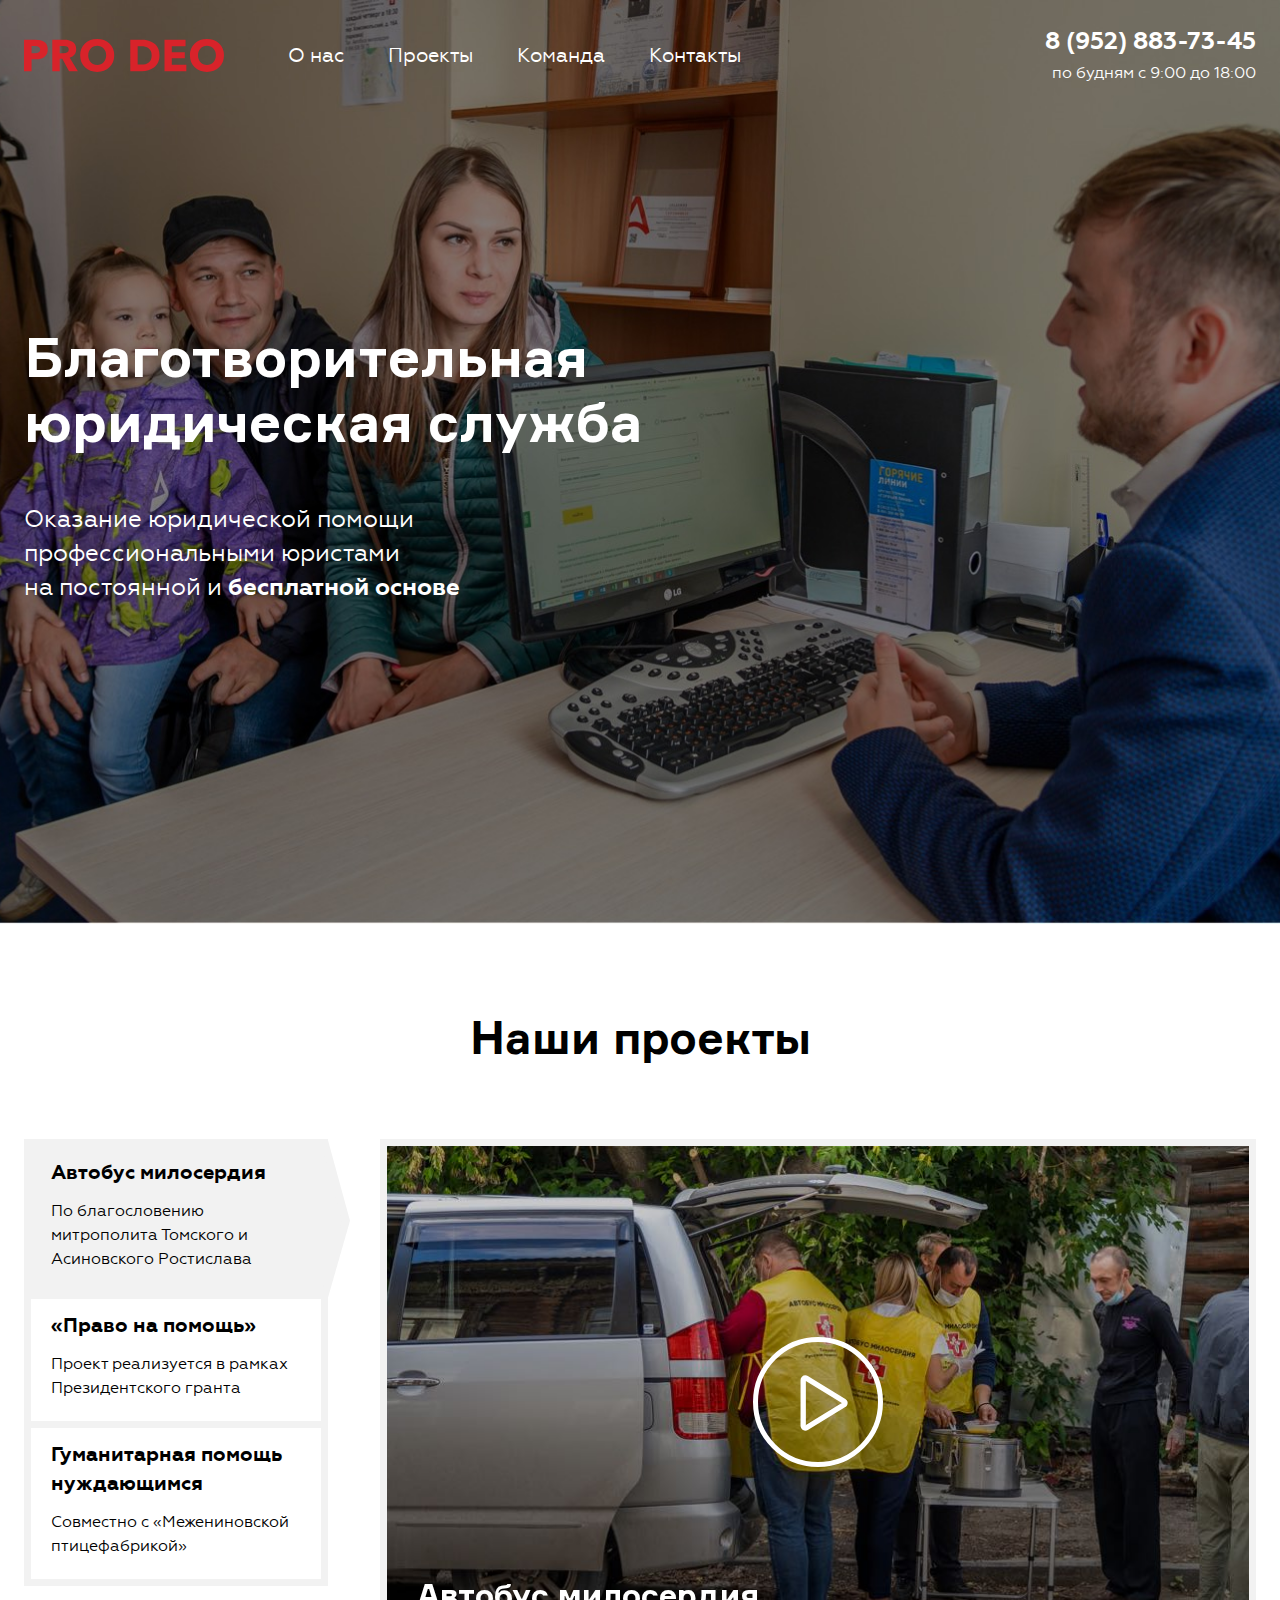
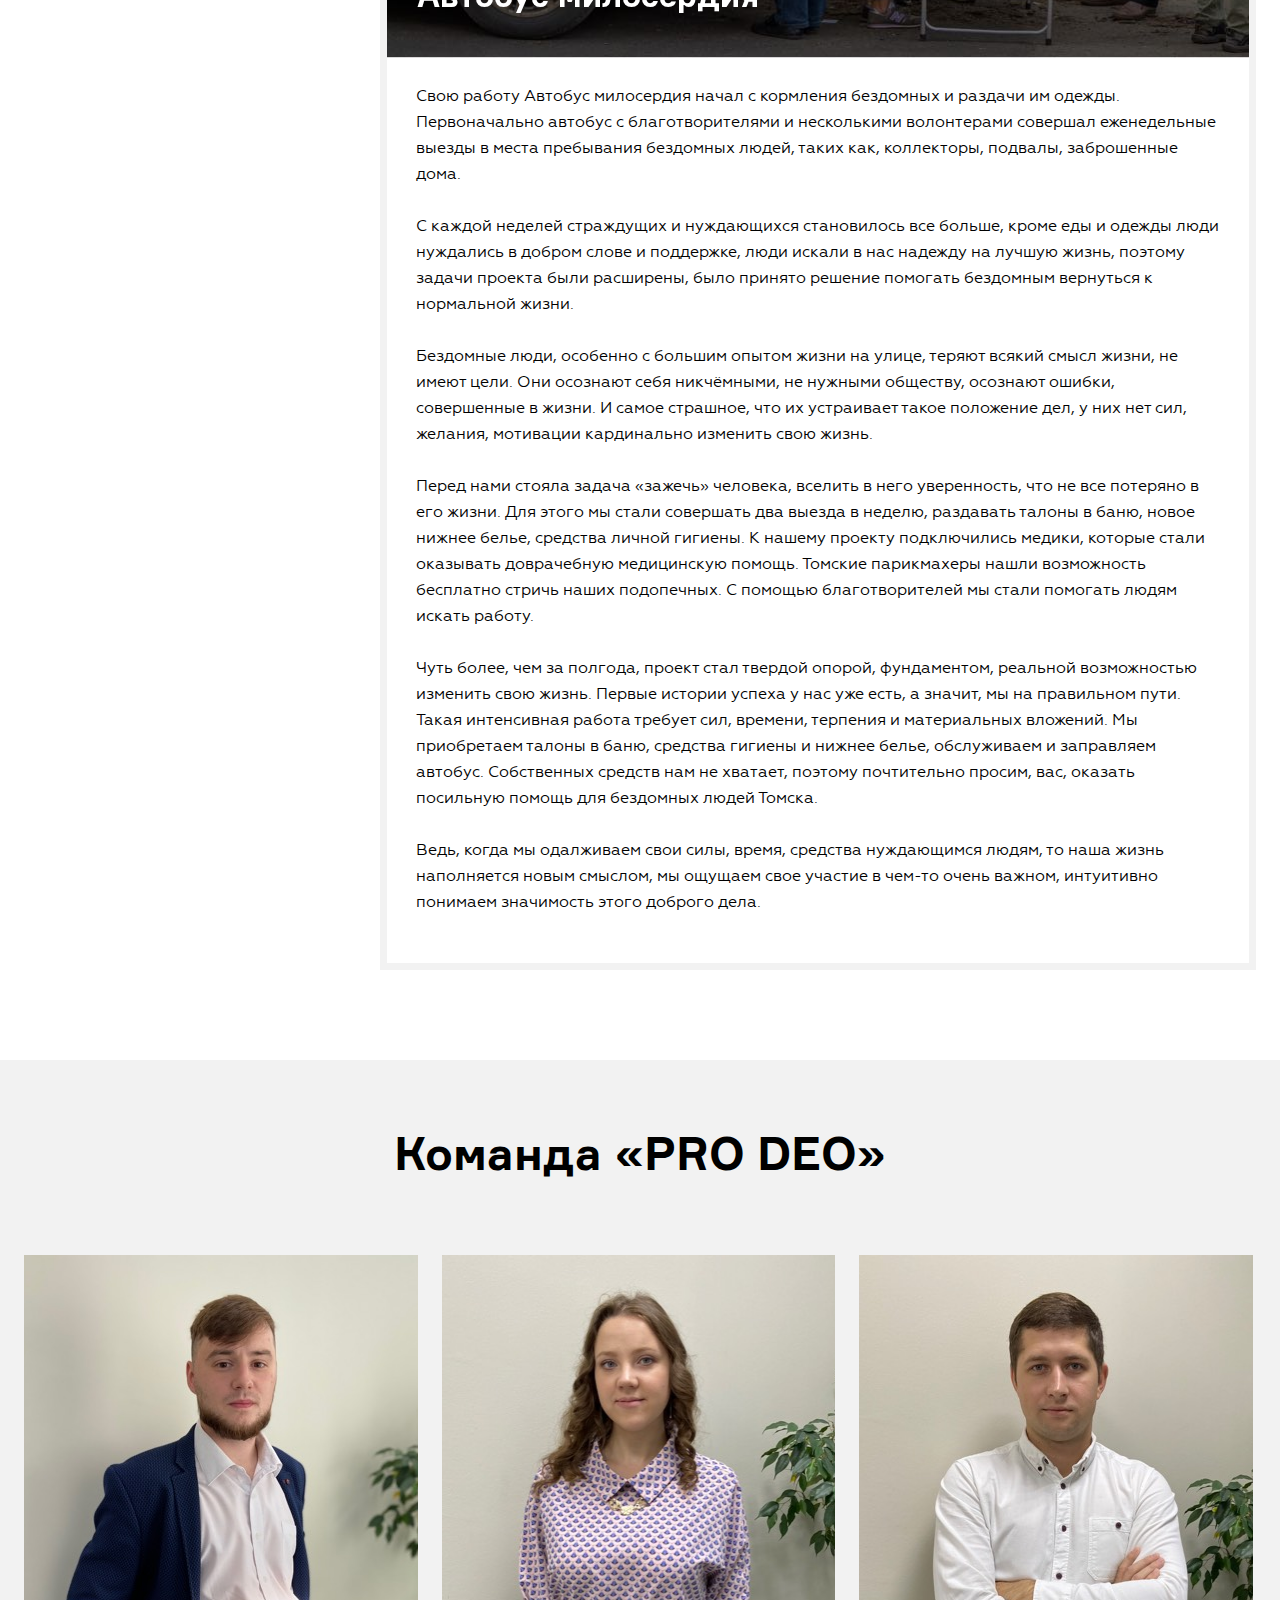
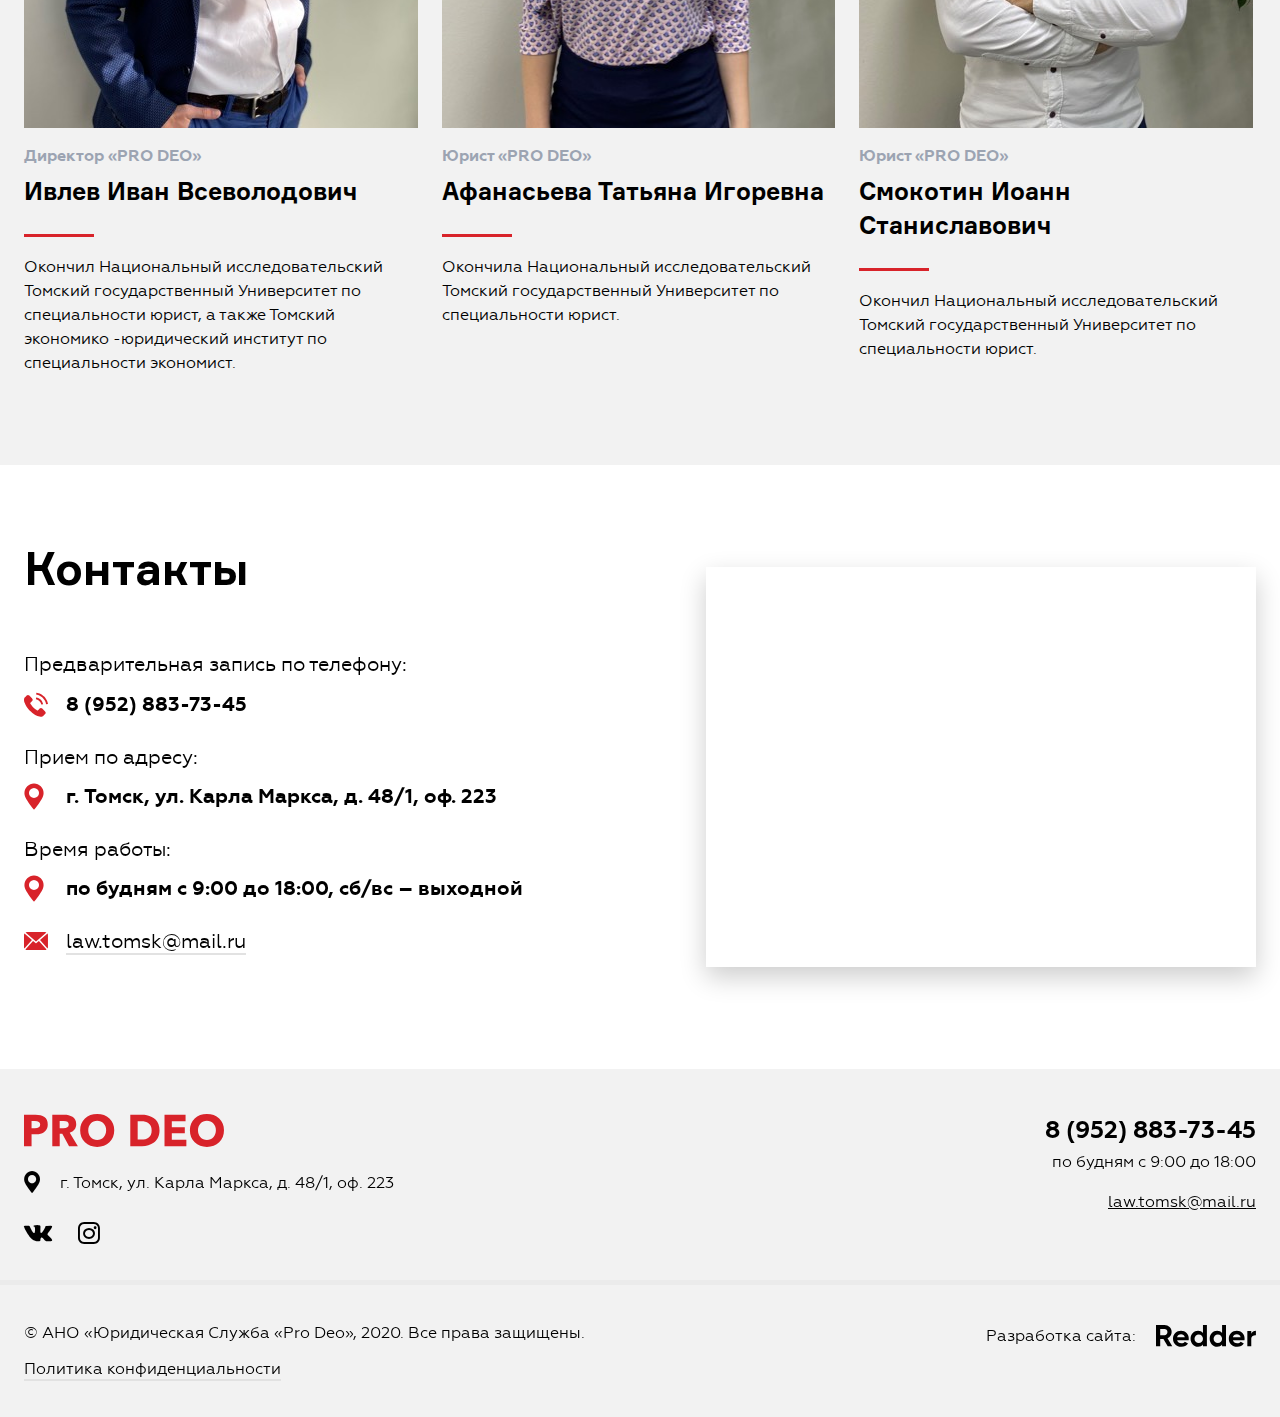
==== commit 147b4e57: "no message" ====
--- a/index.html
+++ b/index.html
@@ -72,13 +72,13 @@
 						<h4><b>Автобус милосердия</b></h4>
 						<p>По благословению митрополита Томского и Асиновского Ростислава</p>
 					</a>
+					<a href="#tab-3" class="b-4-tab-item">
+						<h4><b>«Право на помощь»</b></h4>
+						<p>Проект реализуется в рамках Президентского гранта</p>
+					</a>
 					<a href="#tab-2" class="b-4-tab-item">
 						<h4><b>Гуманитарная помощь нуждающимся</b></h4>
 						<p>Совместно с «Межениновской птицефабрикой»</p>
-					</a>
-					<a href="#tab-3" class="b-4-tab-item">
-						<h4><b>«Право на помощь»</b></h4>
-						<p>Проект реализуется в рамках Президентского гранта</p>
 					</a>
 				</div>
 				<div class="b-4-right">
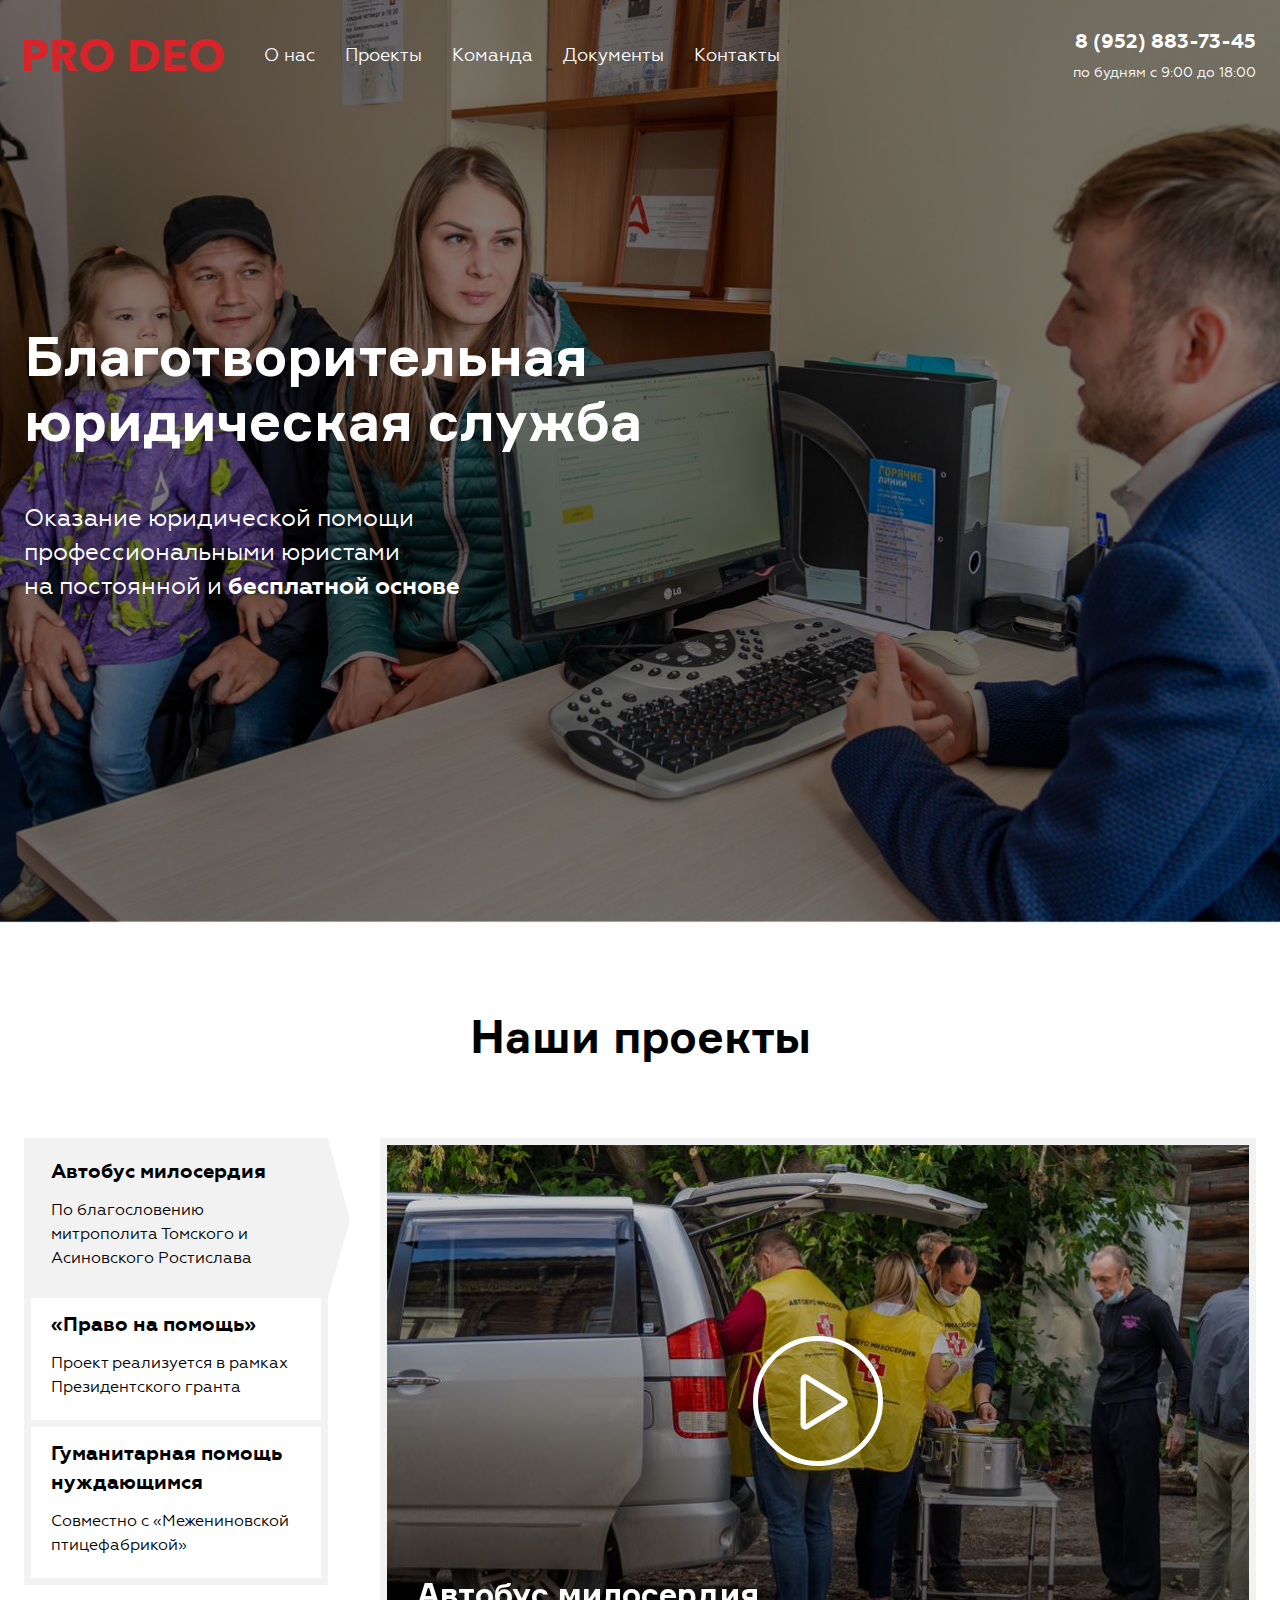
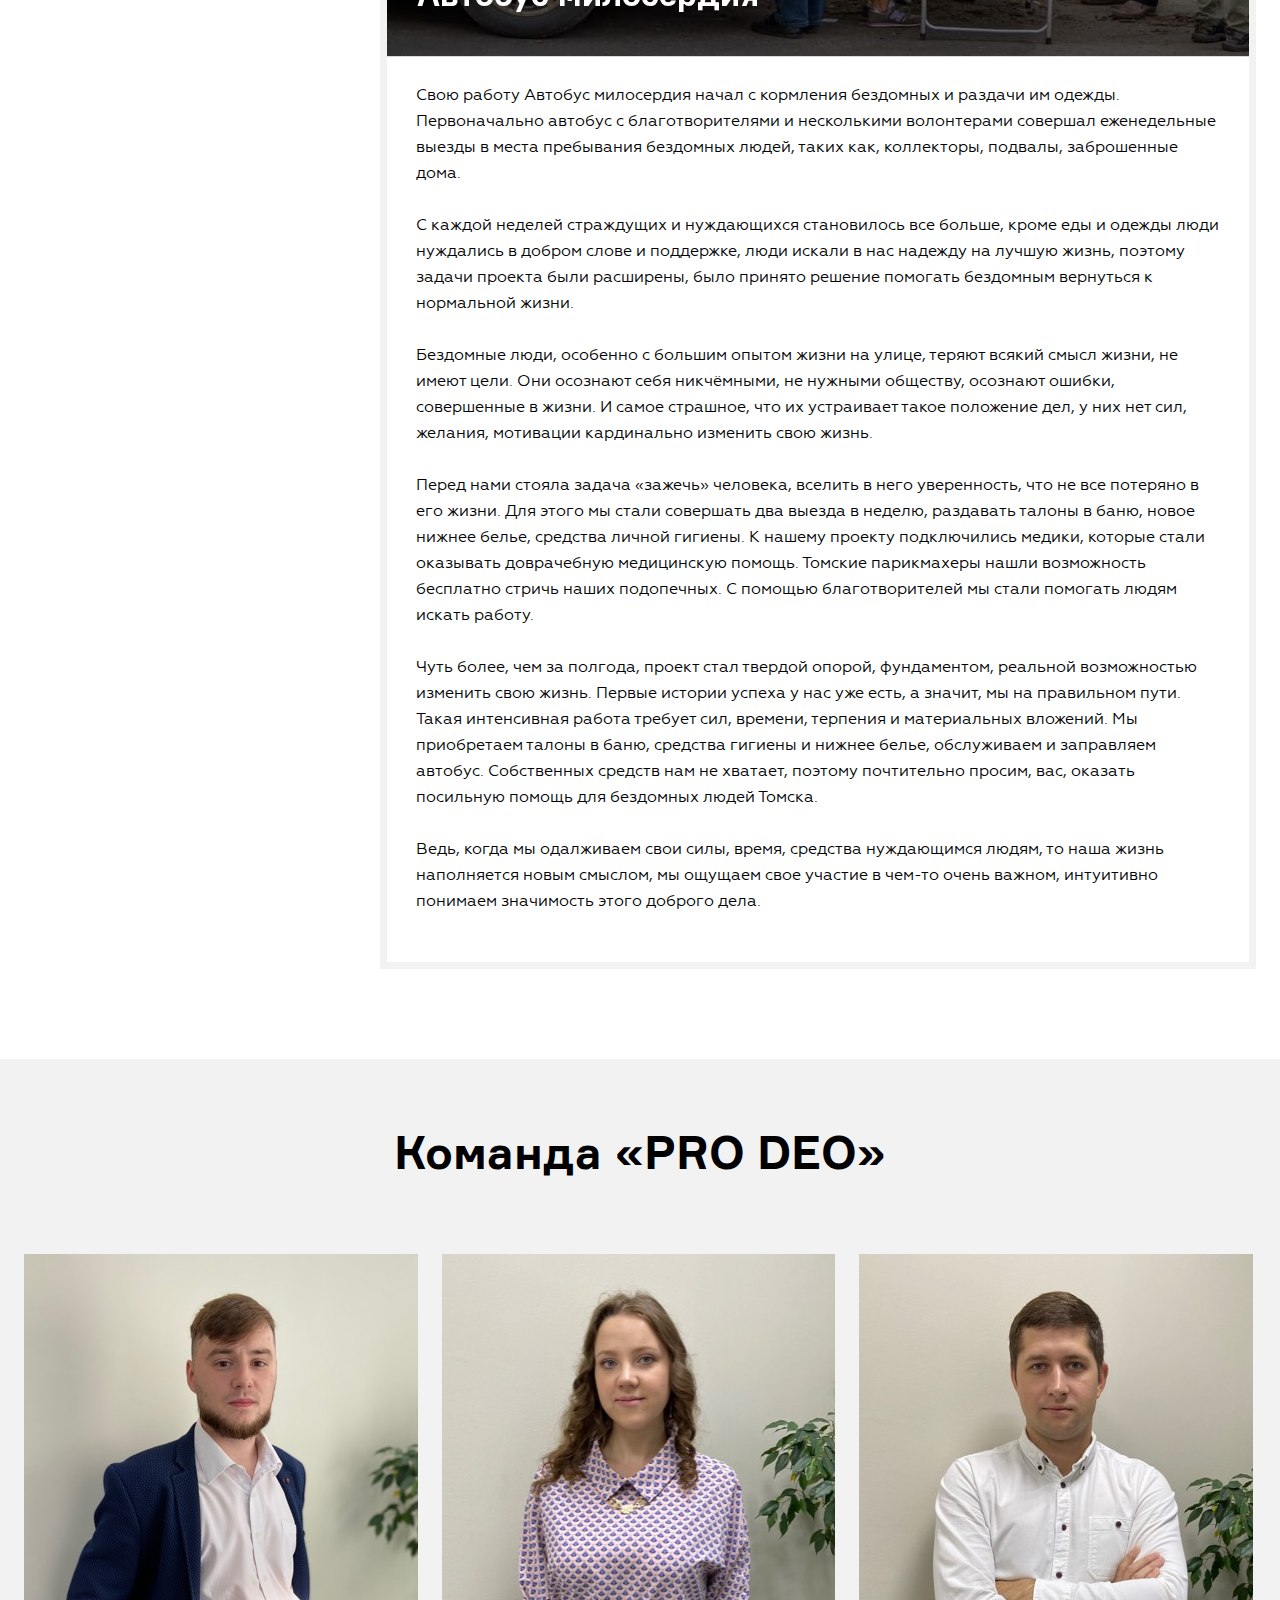
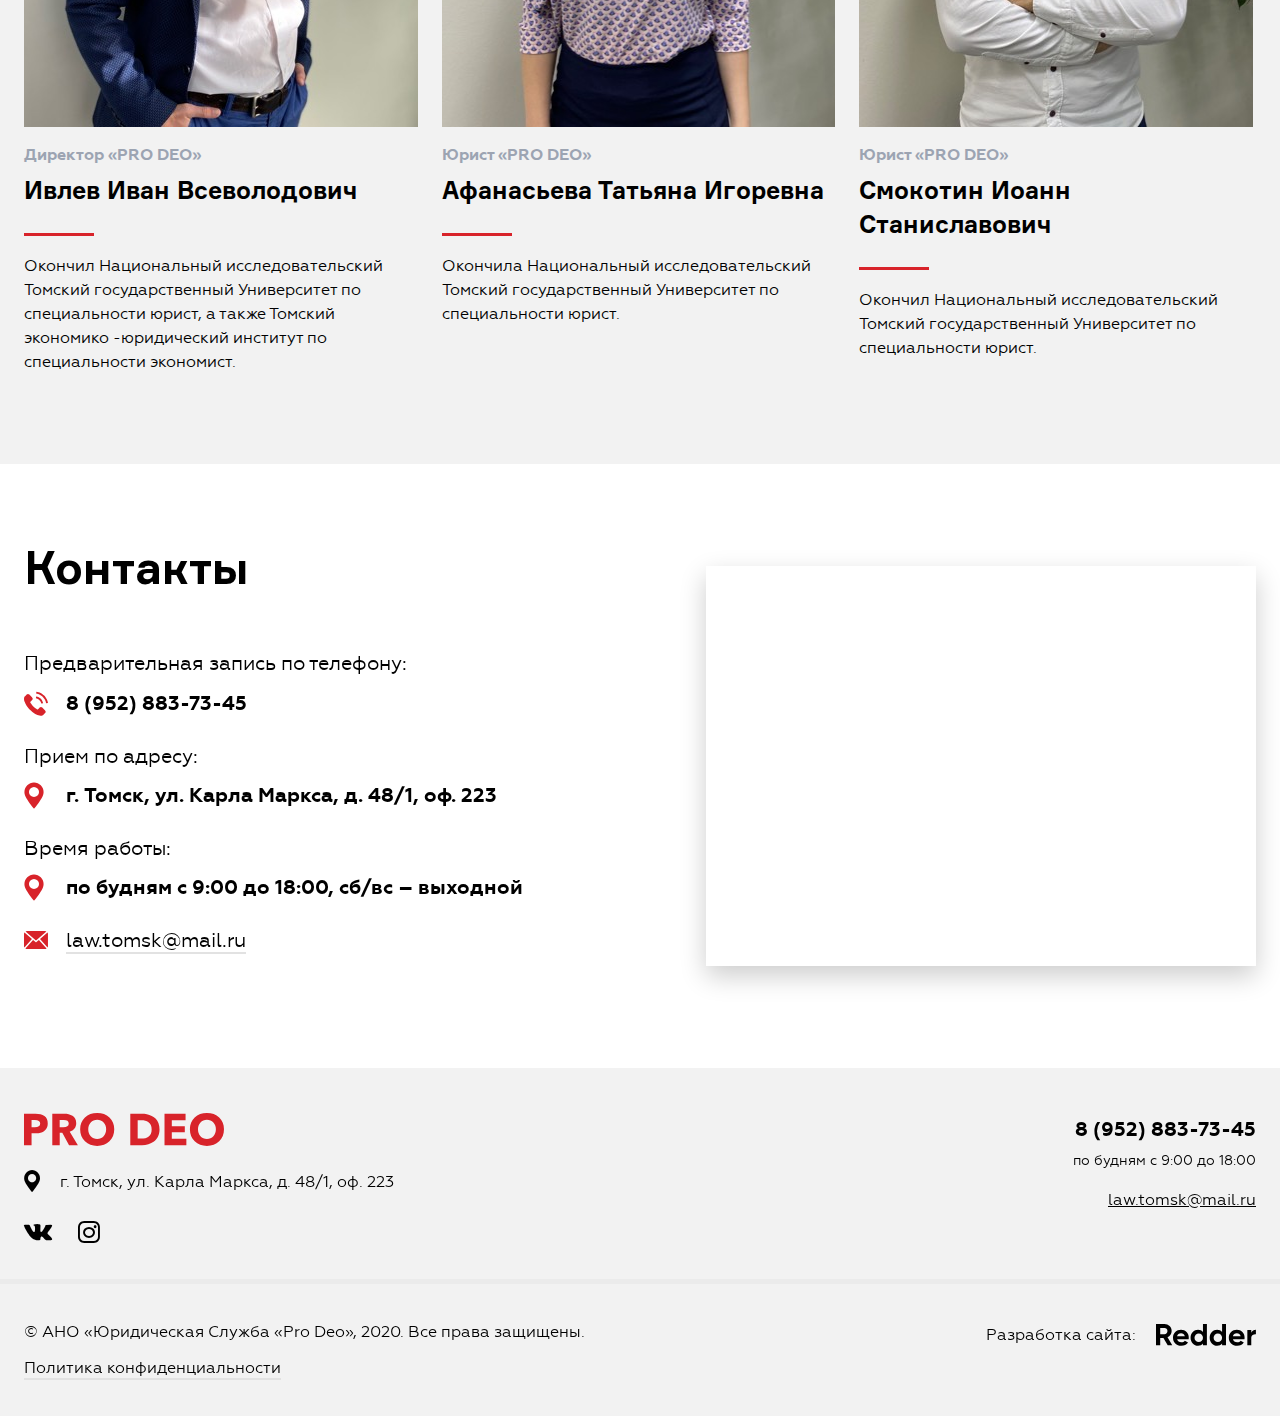
==== commit bd4e9455: "123" ====
--- a/index.html
+++ b/index.html
@@ -42,6 +42,7 @@
 					<li><a href="#" class="b-go" data-block=".b-1">О нас</a></li>
 					<li><a href="#" class="b-go" data-block=".b-2">Проекты</a></li>
 					<li><a href="#" class="b-go" data-block=".b-team">Команда</a></li>
+					<li><a href="documents.html">Документы</a></li>
 					<li><a href="#" class="b-go" data-block=".b-contacts">Контакты</a></li>
 				</ul>
 				<div class="b-header-right clearfix">
@@ -55,141 +56,145 @@
 			</div>
 		</div>
 	</div>
-	<!-- <div class="b b-1">
-		<div class="b-block">
-			<div class="b-1-cont b-gray">
-				<h2>Информация о компании</h2>
-			</div>
-		</div>
-	</div> -->
-
-	<div class="b b-2">
-		<div class="b-block">
-			<h2>Наши проекты</h2>
-			<div class="b-4-tab-container clearfix">
-				<div class="b-4-left sticky">
-					<a href="#tab-1" class="b-4-tab-item active">
-						<h4><b>Автобус милосердия</b></h4>
-						<p>По благословению митрополита Томского и Асиновского Ростислава</p>
-					</a>
-					<a href="#tab-3" class="b-4-tab-item">
-						<h4><b>«Право на помощь»</b></h4>
-						<p>Проект реализуется в рамках Президентского гранта</p>
-					</a>
-					<a href="#tab-2" class="b-4-tab-item">
-						<h4><b>Гуманитарная помощь нуждающимся</b></h4>
-						<p>Совместно с «Межениновской птицефабрикой»</p>
-					</a>
-				</div>
-				<div class="b-4-right">
-					<div class="b-4-right-item" id="tab-1">
-						<div class="b-4-right-top">
-							<div class="b-4-slide" style="background-image: url('i/bus.jpg');">
-								<div class="b-4-video">
-									<a href="https://www.youtube.com/watch?v=Q8dlXrdQHr8" class="b-play" data-fancybox>
-										<div class="video-circle">
-											<div class="video-play"></div>
-										</div>
-									</a>
+
+	<div class="b-content">
+
+		<!-- <div class="b b-1" id="b-1">
+			<div class="b-block">
+				<div class="b-1-cont b-gray">
+					<h2>Информация о компании</h2>
+				</div>
+			</div>
+		</div> -->
+
+		<div class="b b-2" id="b-2">
+			<div class="b-block">
+				<h2>Наши проекты</h2>
+				<div class="b-4-tab-container clearfix">
+					<div class="b-4-left sticky">
+						<a href="#tab-1" class="b-4-tab-item active">
+							<h4><b>Автобус милосердия</b></h4>
+							<p>По благословению митрополита Томского и Асиновского Ростислава</p>
+						</a>
+						<a href="#tab-3" class="b-4-tab-item">
+							<h4><b>«Право на помощь»</b></h4>
+							<p>Проект реализуется в рамках Президентского гранта</p>
+						</a>
+						<a href="#tab-2" class="b-4-tab-item">
+							<h4><b>Гуманитарная помощь нуждающимся</b></h4>
+							<p>Совместно с «Межениновской птицефабрикой»</p>
+						</a>
+					</div>
+					<div class="b-4-right">
+						<div class="b-4-right-item" id="tab-1">
+							<div class="b-4-right-top">
+								<div class="b-4-slide" style="background-image: url('i/bus.jpg');">
+									<div class="b-4-video">
+										<a href="https://www.youtube.com/watch?v=Q8dlXrdQHr8" class="b-play" data-fancybox>
+											<div class="video-circle">
+												<div class="video-play"></div>
+											</div>
+										</a>
+									</div>
+									<h3>Автобус милосердия</h3>
 								</div>
-								<h3>Автобус милосердия</h3>
+							</div>
+							<div class="b-4-right-content">
+								<p>Свою работу Автобус милосердия начал с кормления бездомных и раздачи им одежды. Первоначально автобус с благотворителями и несколькими волонтерами совершал еженедельные выезды в места пребывания бездомных людей, таких как, коллекторы, подвалы, заброшенные дома.<br><br>
+								С каждой неделей страждущих и нуждающихся становилось все больше, кроме еды и одежды люди нуждались в добром слове и поддержке, люди искали в нас надежду на лучшую жизнь, поэтому задачи проекта были расширены, было принято решение помогать бездомным вернуться к нормальной жизни. <br><br>
+								Бездомные люди, особенно с большим опытом жизни на улице, теряют всякий смысл жизни, не имеют цели. Они осознают себя никчёмными, не нужными обществу, осознают ошибки, совершенные в жизни. И самое страшное, что их устраивает такое положение дел, у них нет сил, желания, мотивации кардинально изменить свою жизнь.<br><br>
+								Перед нами стояла задача «зажечь» человека, вселить в него уверенность, что не все потеряно в его жизни. Для этого мы стали совершать два выезда в неделю, раздавать талоны в баню, новое нижнее белье, средства личной гигиены. К нашему проекту подключились медики, которые стали оказывать доврачебную медицинскую помощь. Томские парикмахеры нашли возможность бесплатно стричь наших подопечных. С помощью благотворителей мы стали помогать людям искать работу.<br><br>
+								Чуть более, чем за полгода, проект стал твердой опорой, фундаментом, реальной возможностью изменить свою жизнь. Первые истории успеха у нас уже есть, а значит, мы на правильном пути. Такая интенсивная работа требует сил, времени, терпения и материальных вложений. Мы приобретаем талоны в баню, средства гигиены и нижнее белье, обслуживаем и заправляем автобус. Собственных средств нам не хватает, поэтому почтительно просим, вас, оказать посильную помощь для бездомных людей Томска.<br><br>
+								Ведь, когда мы одалживаем свои силы, время, средства нуждающимся людям, то наша жизнь наполняется новым смыслом, мы ощущаем свое участие в чем-то очень важном, интуитивно понимаем значимость этого доброго дела.</p>
 							</div>
 						</div>
-						<div class="b-4-right-content">
-							<p>Свою работу Автобус милосердия начал с кормления бездомных и раздачи им одежды. Первоначально автобус с благотворителями и несколькими волонтерами совершал еженедельные выезды в места пребывания бездомных людей, таких как, коллекторы, подвалы, заброшенные дома.<br><br>
-							С каждой неделей страждущих и нуждающихся становилось все больше, кроме еды и одежды люди нуждались в добром слове и поддержке, люди искали в нас надежду на лучшую жизнь, поэтому задачи проекта были расширены, было принято решение помогать бездомным вернуться к нормальной жизни. <br><br>
-							Бездомные люди, особенно с большим опытом жизни на улице, теряют всякий смысл жизни, не имеют цели. Они осознают себя никчёмными, не нужными обществу, осознают ошибки, совершенные в жизни. И самое страшное, что их устраивает такое положение дел, у них нет сил, желания, мотивации кардинально изменить свою жизнь.<br><br>
-							Перед нами стояла задача «зажечь» человека, вселить в него уверенность, что не все потеряно в его жизни. Для этого мы стали совершать два выезда в неделю, раздавать талоны в баню, новое нижнее белье, средства личной гигиены. К нашему проекту подключились медики, которые стали оказывать доврачебную медицинскую помощь. Томские парикмахеры нашли возможность бесплатно стричь наших подопечных. С помощью благотворителей мы стали помогать людям искать работу.<br><br>
-							Чуть более, чем за полгода, проект стал твердой опорой, фундаментом, реальной возможностью изменить свою жизнь. Первые истории успеха у нас уже есть, а значит, мы на правильном пути. Такая интенсивная работа требует сил, времени, терпения и материальных вложений. Мы приобретаем талоны в баню, средства гигиены и нижнее белье, обслуживаем и заправляем автобус. Собственных средств нам не хватает, поэтому почтительно просим, вас, оказать посильную помощь для бездомных людей Томска.<br><br>
-							Ведь, когда мы одалживаем свои силы, время, средства нуждающимся людям, то наша жизнь наполняется новым смыслом, мы ощущаем свое участие в чем-то очень важном, интуитивно понимаем значимость этого доброго дела.</p>
+						<div class="b-4-right-item" style="display: none;" id="tab-2">
+							<div class="b-4-right-top">
+								<div class="b-4-slide" style="background-image: url('i/mezh.jpg');">
+									<h3>Гуманитарная помощь нуждающимся</h3>
+								</div>
+							</div>
+							<div class="b-4-right-content">
+								<p>Совместно с компанией «Межениновская птицефабрика» <a href="https://www.instagram.com/mejeninovskaya_pt/" target="_blank" noindex="noindex">@mejeninovskaya_pt</a> оказываем гуманитарную помощь нуждающимся в селах и посёлках Томского района. Для них фабрика подготовила продуктовые наборы, состоящие из муки, масла, молочных продуктов, мяса и макаронных изделий. Мы уже помогли  семьям из сёл Корнилово, и  Межениновка, посёлков Басандайка, Молодежный, Светлый, Рассвет, Заречный, деревни Лязгино.<br><br>
+								В такое не простое для нас всех время нужно объединяться для того, чтобы оказать свою помощь людям, оказавшимся  в трудной жизненной ситуации.</p>
+							</div>
 						</div>
-					</div>
-					<div class="b-4-right-item" style="display: none;" id="tab-2">
-						<div class="b-4-right-top">
-							<div class="b-4-slide" style="background-image: url('i/mezh.jpg');">
-								<h3>Гуманитарная помощь нуждающимся</h3>
+						<div class="b-4-right-item" style="display: none;" id="tab-3">
+							<div class="b-4-right-top">
+								<div class="b-4-slide" style="background-image: url('i/project-1.jpg');">
+									<div class="b-4-video">
+										<a href="https://www.youtube.com/watch?v=X0-o6ap-rIc" class="b-play" data-fancybox>
+											<div class="video-circle">
+												<div class="video-play"></div>
+											</div>
+										</a>
+									</div>
+									<h3>«Право на помощь»</h3>
+								</div>
+							</div>
+							<div class="b-4-right-content">
+								<h3>«Мало просто накормить. Надо помочь человеку вернуться к нормальной жизни».</h3>
+								<p>Проект реализуется в рамках Президентского гранта. Основная идея проекта заключается в оказании систематической безвозмездной юридической помощи социально-уязвимым группам населения.<br><br>
+								Проект «Право на помощь» - это комплекс мероприятий, которые помогут социально-уязвимой группе населения справиться с трудностями. Юридическая служба "Pro Deo" проводит выездные юридические консультации, в том числе по вопросам восстановления документов, проводит семинары по вопросам правовой грамотности, по работе с сайтами органов государственной власти. Работа ведется с привлечением волонтеров.</p>
 							</div>
 						</div>
-						<div class="b-4-right-content">
-							<p>Совместно с компанией «Межениновская птицефабрика» <a href="https://www.instagram.com/mejeninovskaya_pt/" target="_blank" noindex="noindex">@mejeninovskaya_pt</a> оказываем гуманитарную помощь нуждающимся в селах и посёлках Томского района. Для них фабрика подготовила продуктовые наборы, состоящие из муки, масла, молочных продуктов, мяса и макаронных изделий. Мы уже помогли  семьям из сёл Корнилово, и  Межениновка, посёлков Басандайка, Молодежный, Светлый, Рассвет, Заречный, деревни Лязгино.<br><br>
-							В такое не простое для нас всех время нужно объединяться для того, чтобы оказать свою помощь людям, оказавшимся  в трудной жизненной ситуации.</p>
-						</div>
-					</div>
-					<div class="b-4-right-item" style="display: none;" id="tab-3">
-						<div class="b-4-right-top">
-							<div class="b-4-slide" style="background-image: url('i/project-1.jpg');">
-								<div class="b-4-video">
-									<a href="https://www.youtube.com/watch?v=6SCvKZEylpM" class="b-play" data-fancybox>
-										<div class="video-circle">
-											<div class="video-play"></div>
-										</div>
-									</a>
-								</div>
-								<h3>«Право на помощь»</h3>
-							</div>
-						</div>
-						<div class="b-4-right-content">
-							<h3>«Мало просто накормить. Надо помочь человеку вернуться к нормальной жизни».</h3>
-							<p>Проект реализуется в рамках Президентского гранта. Основная идея проекта заключается в оказании систематической безвозмездной юридической помощи социально-уязвимым группам населения.<br><br>
-							Проект «Право на помощь» - это комплекс мероприятий, которые помогут социально-уязвимой группе населения справиться с трудностями. Юридическая служба "Pro Deo" проводит выездные юридические консультации, в том числе по вопросам восстановления документов, проводит семинары по вопросам правовой грамотности, по работе с сайтами органов государственной власти. Работа ведется с привлечением волонтеров.</p>
-						</div>
-					</div>
-				</div>
-			</div>
-		</div>
-	</div>
-
-	<div class="b b-team b-gray">
-		<div class="b-block">
-			<h2>Команда «PRO DEO»</h2>
-			<div class="b-team-list">
-				<div class="b-team-item">
-					<div class="b-img" style="background-image: url('i/review-1.jpg');"></div>
-					<div class="b-post">Директор «PRO DEO»</div>
-					<h3>Ивлев Иван Всеволодович</h3>
-					<div class="b-team-line"></div>
-					<p>Окончил Национальный исследовательский Томский государственный Университет по специальности юрист, а также Томский экономико&nbsp;-юридический институт по специальности экономист.</p>
-				</div>
-				<div class="b-team-item">
-					<div class="b-img" style="background-image: url('i/review-2.jpg');"></div>
-					<div class="b-post">Юрист «PRO DEO»</div>
-					<h3>Афанасьева Татьяна Игоревна</h3>
-					<div class="b-team-line"></div>
-					<p>Окончила Национальный исследовательский Томский государственный Университет по специальности юрист.</p>
-				</div>
-				<div class="b-team-item">
-					<div class="b-img" style="background-image: url('i/review-3.jpg');"></div>
-					<div class="b-post">Юрист «PRO DEO»</div>
-					<h3>Смокотин Иоанн Станиславович</h3>
-					<div class="b-team-line"></div>
-					<p>Окончил Национальный исследовательский Томский государственный Университет по специальности юрист.</p>
-				</div>
-			</div>
-		</div>
-	</div>
-
-	<div class="b b-contacts clearfix">
-		<div class="b-block">
-			<div class="b b-contacts-left">
-				<h2>Контакты</h2>
-				<div class="b-contacts-item">
-					<p>Предварительная запись по телефону:</p>
-					<a href="tel:+79528837345" class="with-icon"><span class="icon icon-phone"></span><b>8 (952) 883-73-45</b></a>
-				</div>
-				<div class="b-contacts-item">
-					<p>Прием по адресу:</p>
-					<div class="b-contacts-address with-icon"><span class="icon icon-tip"></span><b>г.&nbsp;Томск, ул.&nbsp;Карла&nbsp;Маркса, д.&nbsp;48/1, оф.&nbsp;223</b></div>
-				</div>
-				<div class="b-contacts-item">
-					<p>Время работы:</p>
-					<div class="b-contacts-address with-icon"><span class="icon icon-tip"></span><b>по будням с&nbsp;9:00&nbsp;до&nbsp;18:00, сб/вс&nbsp;–&nbsp;выходной</b></div>
-				</div>
-				<div class="b-contacts-item">
-					<div class="b-contacts-email with-icon"><span class="icon icon-mail"></span><a href="mailto:law.tomsk@mail.ru" class="with-border">law.tomsk@mail.ru</a></div>
-				</div>
-			</div>
-			<div class="b b-contacts-right">
-				<div id="b-contacts-map"></div>
+					</div>
+				</div>
+			</div>
+		</div>
+
+		<div class="b b-team b-gray" id="b-team">
+			<div class="b-block">
+				<h2>Команда «PRO DEO»</h2>
+				<div class="b-team-list">
+					<div class="b-team-item">
+						<div class="b-img" style="background-image: url('i/review-1.jpg');"></div>
+						<div class="b-post">Директор «PRO DEO»</div>
+						<h3>Ивлев Иван Всеволодович</h3>
+						<div class="b-team-line"></div>
+						<p>Окончил Национальный исследовательский Томский государственный Университет по специальности юрист, а также Томский экономико&nbsp;-юридический институт по специальности экономист.</p>
+					</div>
+					<div class="b-team-item">
+						<div class="b-img" style="background-image: url('i/review-2.jpg');"></div>
+						<div class="b-post">Юрист «PRO DEO»</div>
+						<h3>Афанасьева Татьяна Игоревна</h3>
+						<div class="b-team-line"></div>
+						<p>Окончила Национальный исследовательский Томский государственный Университет по специальности юрист.</p>
+					</div>
+					<div class="b-team-item">
+						<div class="b-img" style="background-image: url('i/review-3.jpg');"></div>
+						<div class="b-post">Юрист «PRO DEO»</div>
+						<h3>Смокотин Иоанн Станиславович</h3>
+						<div class="b-team-line"></div>
+						<p>Окончил Национальный исследовательский Томский государственный Университет по специальности юрист.</p>
+					</div>
+				</div>
+			</div>
+		</div>
+
+		<div class="b b-contacts clearfix" id="b-contacts">
+			<div class="b-block">
+				<div class="b b-contacts-left">
+					<h2>Контакты</h2>
+					<div class="b-contacts-item">
+						<p>Предварительная запись по телефону:</p>
+						<a href="tel:+79528837345" class="with-icon"><span class="icon icon-phone"></span><b>8 (952) 883-73-45</b></a>
+					</div>
+					<div class="b-contacts-item">
+						<p>Прием по адресу:</p>
+						<div class="b-contacts-address with-icon"><span class="icon icon-tip"></span><b>г.&nbsp;Томск, ул.&nbsp;Карла&nbsp;Маркса, д.&nbsp;48/1, оф.&nbsp;223</b></div>
+					</div>
+					<div class="b-contacts-item">
+						<p>Время работы:</p>
+						<div class="b-contacts-address with-icon"><span class="icon icon-tip"></span><b>по будням с&nbsp;9:00&nbsp;до&nbsp;18:00, сб/вс&nbsp;–&nbsp;выходной</b></div>
+					</div>
+					<div class="b-contacts-item">
+						<div class="b-contacts-email with-icon"><span class="icon icon-mail"></span><a href="mailto:law.tomsk@mail.ru" class="with-border">law.tomsk@mail.ru</a></div>
+					</div>
+				</div>
+				<div class="b b-contacts-right">
+					<div id="b-contacts-map"></div>
+				</div>
 			</div>
 		</div>
 	</div>
--- a/css/layout.css
+++ b/css/layout.css
@@ -225,6 +225,37 @@
 	border-bottom: 2px solid transparent;
 }
 
+/* ===== Прижать футер ===== */
+
+html{
+    height: 100%;
+}
+body{
+    display: -webkit-box;
+    display: -ms-flexbox;
+    display: flex;
+    -webkit-box-orient: vertical;
+    -webkit-box-direction: normal;
+        -ms-flex-direction: column;
+            flex-direction: column;
+    height: 100%;
+}
+.b-header{
+   -webkit-box-flex: 0;
+       -ms-flex: 0 0 auto;
+           flex: 0 0 auto;
+}
+.b-content{
+   -webkit-box-flex: 1;
+       -ms-flex: 1 0 auto;
+           flex: 1 0 auto;
+}
+.b-footer{
+   -webkit-box-flex: 0;
+       -ms-flex: 0 0 auto;
+           flex: 0 0 auto;
+}
+
 /* ===== */
 
 .b-header{
@@ -247,7 +278,7 @@
 		    background-position: center;
 		    background-repeat: no-repeat;
 		    margin-top: 14px;
-		    margin-right: 114px;
+		    margin-right: 94px;
 		}
 		.b-header-menu{
 			margin-top: 18px;
@@ -258,7 +289,7 @@
 			.b-header-menu li{
 				position: relative;
 				display: inline-block;
-				margin-right: 94px;
+				margin-right: 64px;
 			}
 			.b-header-menu li:last-child{
 				margin-right: 0;
@@ -266,7 +297,7 @@
 				.b-header-menu li a{
 					display: inline-block;
 				    color: #FFF;
-				    font-size: 20px;
+				    font-size: 18px;
 				    line-height: 24px;
 				}
 				@media screen and (min-width: 768px){
@@ -329,6 +360,29 @@
 			line-height: 34px;
 			max-width: 500px;
 		}
+
+.b-header.b-header-inner{
+	background-image: none;
+}
+	.b-header.b-header-inner .b-header-top{
+		margin-bottom: 80px;
+	}
+	.b-header-inner .b-header-menu li a,
+	.b-header-inner .b-header-right .b-phone-link,
+	.b-header-inner .b-header-right span{
+		color: #000;
+	}
+	.b-header-inner .b-header-menu > li > a:after{
+		border-bottom: 1px solid #000;
+	}
+
+.b-content h1{
+	font-size: 45px;
+	line-height: 55px;
+	font-family: 'Formular-Bold';
+	text-align: center;
+	margin-bottom: 70px;
+}
 
 .b-1{
 	margin-top: 88px;
@@ -836,6 +890,46 @@
 	right: 6px;
 }
 
+/* ===== Документы ===== */
+
+.b-documents{
+
+}
+	.b-document-list{
+		margin-bottom: 54px;
+	}
+		.b-document-item{
+			display: inline-block;
+			vertical-align: top;
+			width: calc(100%/3 - 20px);
+			margin-right: 20px;
+			margin-bottom: 46px;
+		}
+		.b-document-item:nth-child(3n){
+			margin-right: 0;
+		}
+			.b-document-item .b-img{
+				display: inline-block;
+				vertical-align: middle;
+				width: 84px;
+				height: 102px;
+				margin-right: 20px;
+	            background-position: 50% 50%;
+	            background-repeat: no-repeat;
+	            background-size: contain;
+			}
+			.b-document-item .b-img.doc{
+				background-image: url(../i/doc.svg);
+			}
+			.b-document-item .b-img.pdf{
+				background-image: url(../i/pdf.svg);
+			}
+			.b-document-item a{
+				display: inline-block;
+				vertical-align: middle;
+				width: calc(100% - 110px);
+			}
+
 /* ===== tablet ===== */
 
 @media screen and (max-width: 1320px){
@@ -848,10 +942,10 @@
 	}
 
 	.b-logo {
-	    margin-right: 60px;
-	}
-		.b-header-menu li{
-			margin-right: 40px;
+	    margin-right: 36px;
+	}
+		.b-header-menu li {
+		    margin-right: 26px;
 		}
 
 	.b-contacts-left{
@@ -882,104 +976,133 @@
 	    margin-bottom: 12px;
 	}
 
-	@media screen and (max-width: 1024px){
-		.b-header-menu{
+	.b-header-right {
+	    margin-top: 3px;
+	}
+	.b-header-right .b-phone-link{
+		font-size: 20px;
+    	line-height: 28px;
+	}
+	.b-header-right span {
+	    font-size: 14px;
+	    line-height: 20px;
+	}
+
+}
+
+@media screen and (max-width: 1024px){
+	.b-header-menu{
+		display: none;
+	}
+
+	.b-header-top {
+	    margin-bottom: 175px;
+	}
+	.b-header-content {
+	    padding-bottom: 220px;
+	}
+
+	h2, .b-content h1 {
+	    margin-bottom: 50px;
+	}
+	.b-1 {
+	    margin-top: 70px;
+	}
+	.b-2 {
+	    padding-top: 70px;
+	    margin-bottom: 70px;
+	}
+	.b-team {
+	    padding: 70px 0 70px;
+	}
+	.b-contacts {
+	    padding-top: 70px;
+	    margin-bottom: 70px;
+	}
+
+	.b-4-left{
+		position: relative;
+		display: flex;
+		flex-wrap: wrap;
+		top: 0;
+		width: 100%;
+	}
+		.b-4-tab-item{
+			display: inline-block;
+			margin-top: 0;
+			margin-left: -11px;
+			padding: 15px 20px;
+			width: calc(100%/3 + 7px);
+			margin-bottom: -7px;
+		}
+		.b-4-tab-item:nth-child(3n + 1){
+			margin-left: 0;
+		}
+		.b-4-tab-item.active{
+			border-right: 7px solid #F2F2F2;
+		}
+		.b-4-tab-item.active:after{
 			display: none;
-		}
-
-		.b-header-top {
-		    margin-bottom: 175px;
-		}
-		.b-header-content {
-		    padding-bottom: 220px;
-		}
-
-		h2 {
-		    margin-bottom: 50px;
-		}
-		.b-1 {
-		    margin-top: 70px;
-		}
-		.b-2 {
-		    padding-top: 70px;
-		    margin-bottom: 70px;
-		}
-		.b-team {
-		    padding: 70px 0 70px;
-		}
-		.b-contacts {
-		    padding-top: 70px;
-		    margin-bottom: 70px;
-		}
-
-		.b-4-left{
-			position: relative;
-			display: flex;
-			flex-wrap: wrap;
-			top: 0;
-			width: 100%;
-		}
-			.b-4-tab-item{
-				display: inline-block;
-				margin-top: 0;
-				margin-left: -11px;
-				padding: 15px 20px;
-				width: calc(100%/3 + 7px);
-				margin-bottom: -7px;
-			}
-			.b-4-tab-item:nth-child(3n + 1){
-				margin-left: 0;
-			}
-			.b-4-tab-item.active{
-				border-right: 7px solid #F2F2F2;
-			}
-			.b-4-tab-item.active:after{
-				display: none;
-			    /*bottom: 0;
-			    right: calc(-50% - 14px);
-			    -webkit-transform: translateX(-50%);
-			    -ms-transform: translateX(-50%);
-			    -o-transform: translateX(-50%);
-			    transform: translateX(-50%);
-			    width: calc(100% + 14px);
-			    height: 21px;*/
-			}
-		.b-4-right{
-			width: 100%;
-			margin-left: 0;
-		}
-
-		.b-4-tab-item h4 {
-		    font-size: 18px;
-		    line-height: 24px;
-		}
-
-		.b-team-item h3 {
-		    font-size: 20px;
-		    line-height: 28px;
-		}
-		.b-team-item .b-img {
-		    height: 373px;
-		}
-
-		.b-contacts-left,
-		.b-contacts-right{
-			float: none;
-			width: 100%;
-		}
-		#b-contacts-map {
-		    margin-top: 50px;
-		}
-
-		.b-footer-bottom-left{
-			display: block;
-		}
-		.b-redder {
-		    margin-top: 14px;
-		    float: none;
-		}
-
-	}
+		    /*bottom: 0;
+		    right: calc(-50% - 14px);
+		    -webkit-transform: translateX(-50%);
+		    -ms-transform: translateX(-50%);
+		    -o-transform: translateX(-50%);
+		    transform: translateX(-50%);
+		    width: calc(100% + 14px);
+		    height: 21px;*/
+		}
+	.b-4-right{
+		width: 100%;
+		margin-left: 0;
+	}
+
+	.b-4-tab-item h4 {
+	    font-size: 18px;
+	    line-height: 24px;
+	}
+
+	.b-team-item h3 {
+	    font-size: 20px;
+	    line-height: 28px;
+	}
+	.b-team-item .b-img {
+	    height: 373px;
+	}
+
+	.b-contacts-left,
+	.b-contacts-right{
+		float: none;
+		width: 100%;
+	}
+	#b-contacts-map {
+	    margin-top: 50px;
+	}
+
+	.b-footer-bottom-left{
+		display: block;
+	}
+	.b-redder {
+	    margin-top: 14px;
+	    float: none;
+	}
+
+}
+
+@media screen and (max-width: 900px){
+
+	.b-document-list{
+		margin-bottom: 30px;
+	}
+		.b-document-item{
+			width: calc(100%/2 - 20px);
+		}
+		.b-document-item:nth-child(3n){
+			margin-right: 20px;
+		}
+		.b-document-item:nth-child(2n){
+			margin-right: 0;
+		}
 
 }
 
@@ -994,7 +1117,7 @@
 		width: calc(100% - 40px);
 	}
 
-	h2{
+	h2, .b-content h1{
 		font-size: 26px;
 		line-height: 36px;
 		margin-bottom: 40px;
@@ -1002,6 +1125,12 @@
 
 	.b-header {
 	    min-height: 100vh;
+	}
+	.b-header.b-header-inner{
+		min-height: 0;
+	}
+	.b-header.b-header-inner .b-header-top {
+	    margin-bottom: 40px;
 	}
 	.b-header-content{
 		color: #FFF;
@@ -1173,75 +1302,94 @@
 		padding: 20px;
 	}
 
-	@media screen and (max-width: 665px){
-		.b-header-top {
-		    margin-bottom: 140px;
-		}
-		.b-header-content {
-		    padding-bottom: 110px;
-		}
-		.b-footer-top-left,
-		.b-footer-top-right{
-			float: none;
-			text-align: left;
-		}
-		.b-footer-top-left{
-			margin-bottom: 22px;
-		}
-		.b-footer-top-right .b-header-right{
-			text-align: left;
-		}
-		.b-4-slide h3 {
-		    bottom: 20px;
-		    font-size: 18px;
-		    line-height: 24px;
-		}
-	}
-
-	@media screen and (max-width: 520px){
-		.b-logo {
-		    width: 145px;
-		    height: 23px;
-		    margin-right: 12px;
-			margin-top: 10px;
-		}
-		.b-header .b-header-right span {
-		    font-size: 12px;
-		}
-		.b-header-right .b-phone-link {
-		    font-size: 16px;
-		    line-height: 20px;
-		    margin-top: 0;
-		}
-		.b-team-item{
+}
+
+@media screen and (max-width: 665px){
+	.b-header-top {
+	    margin-bottom: 140px;
+	}
+	.b-header-content {
+	    padding-bottom: 110px;
+	}
+	.b-footer-top-left,
+	.b-footer-top-right{
+		float: none;
+		text-align: left;
+	}
+	.b-footer-top-left{
+		margin-bottom: 22px;
+	}
+	.b-footer-top-right .b-header-right{
+		text-align: left;
+	}
+	.b-4-slide h3 {
+	    bottom: 20px;
+	    font-size: 18px;
+	    line-height: 24px;
+	}
+	.b-document-list{
+
+	}
+		.b-document-item{
 			width: 100%;
+			margin-right: 0;
 			margin-bottom: 32px;
+		}
+		.b-document-item:nth-child(3n){
 			margin-right: 0;
 		}
-		.b-team-item .b-img {
-		    height: calc((100vw - 40px) * 1.15);
-		}
-	}
-	@media screen and (max-width: 374px){
-		.b-header-right {
-			margin-top: 18px;
-		    float: none;
-		    text-align: left;
-		}
-		.b-header-right .b-phone-link {
-		    margin-top: 0;
-		}
-		.b-header-content h1 {
-		    font-size: 28px;
-		    line-height: 36px;
-		}
-		.b-header-content p {
-		    font-size: 18px;
-		    line-height: 26px;
-		    max-width: 540px;
-		}
-	}
-
+}
+
+@media screen and (max-width: 520px){
+	.b-logo {
+	    width: 145px;
+	    height: 23px;
+	    margin-right: 12px;
+		margin-top: 10px;
+	}
+	.b-header .b-header-right span {
+	    font-size: 12px;
+	}
+	.b-header-right .b-phone-link {
+	    font-size: 16px;
+	    line-height: 20px;
+	    margin-top: 0;
+	}
+	.b-team-item{
+		width: 100%;
+		margin-bottom: 32px;
+		margin-right: 0;
+	}
+	.b-team-item .b-img {
+	    height: calc((100vw - 40px) * 1.15);
+	}
+	.b-document-item .b-img {
+	    width: 70px;
+	    height: 85px;
+	    margin-right: 16px;
+	}
+	.b-document-item a {
+	    width: calc(100% - 92px);
+	}
+}
+@media screen and (max-width: 374px){
+	.b-header-right {
+		margin-top: 18px;
+	    float: none;
+	    text-align: left;
+	}
+	.b-header-right .b-phone-link {
+	    margin-top: 0;
+	}
+	.b-header-content h1 {
+	    font-size: 28px;
+	    line-height: 36px;
+	}
+	.b-header-content p {
+	    font-size: 18px;
+	    line-height: 26px;
+	    max-width: 540px;
+	}
 }
 
 
